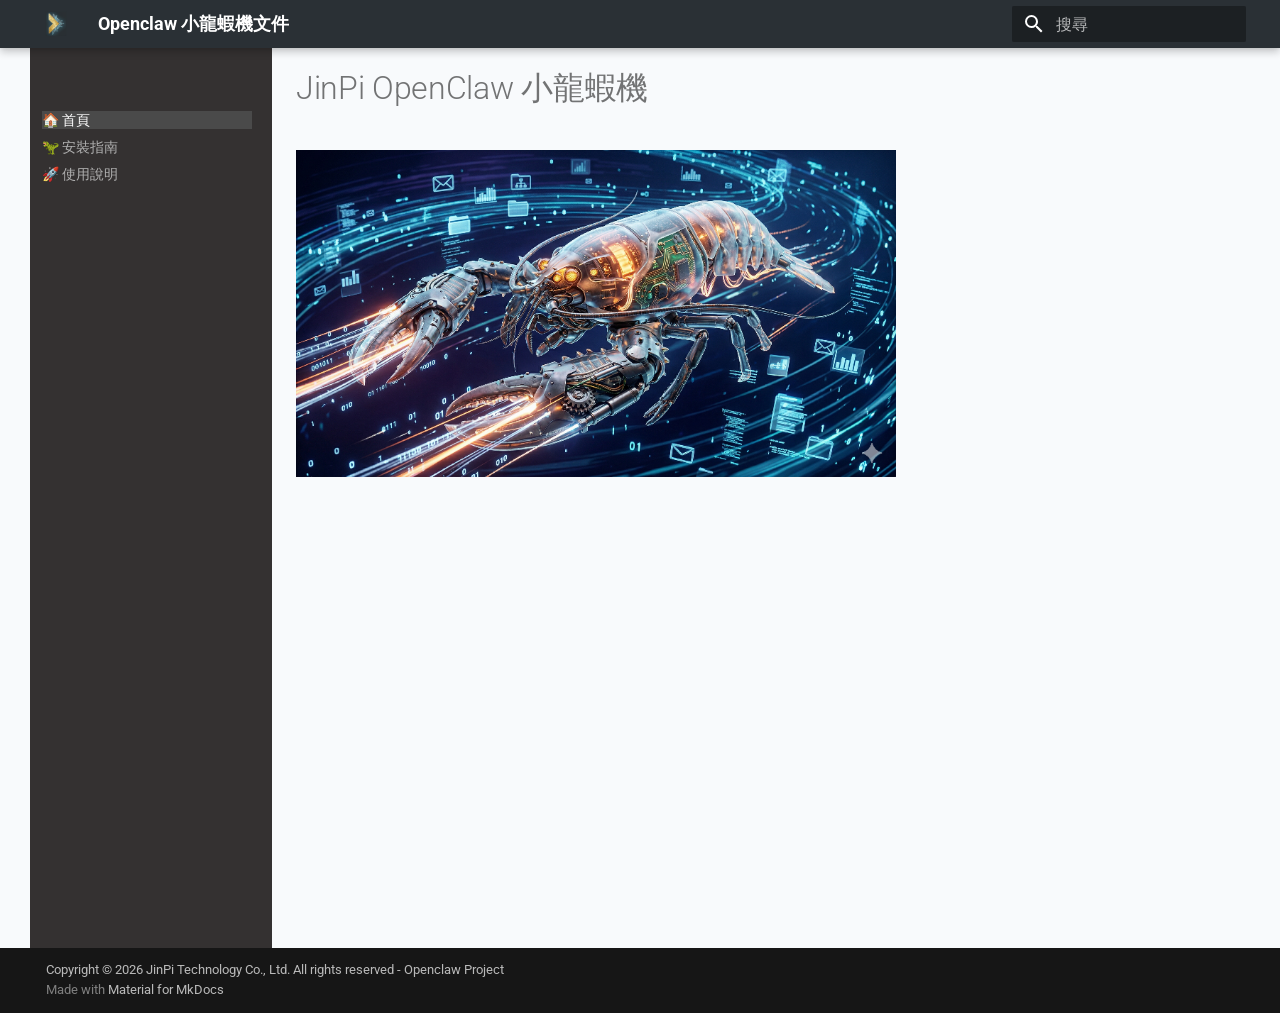
==== index.html @ 2ff6d8c9 "Deployed c9436e4 with MkDocs version: 1.6.1" ====
<!doctype html>
<html lang="zh-TW" class="no-js">
  <head>
    
      <meta charset="utf-8">
      <meta name="viewport" content="width=device-width,initial-scale=1">
      
        <meta name="description" content="開源小龍蝦機開發與組裝指南">
      
      
        <meta name="author" content="你的名字/團隊名稱">
      
      
      
      
        <link rel="next" href="installation/">
      
      
        
      
      
      <link rel="icon" href="assets/images/jinpi-logo2.png">
      <meta name="generator" content="mkdocs-1.6.1, mkdocs-material-9.7.6">
    
    
      
        <title>Openclaw 小龍蝦機文件</title>
      
    
    
      <link rel="stylesheet" href="assets/stylesheets/main.484c7ddc.min.css">
      
      


    
    
      
    
    
      
        
        
        <link rel="preconnect" href="https://fonts.gstatic.com" crossorigin>
        <link rel="stylesheet" href="https://fonts.googleapis.com/css?family=Roboto:300,300i,400,400i,700,700i%7CRoboto+Mono:400,400i,700,700i&display=fallback">
        <style>:root{--md-text-font:"Roboto";--md-code-font:"Roboto Mono"}</style>
      
    
    
      <link rel="stylesheet" href="assets/stylesheets/custom.css">
    
    <script>__md_scope=new URL(".",location),__md_hash=e=>[...e].reduce(((e,_)=>(e<<5)-e+_.charCodeAt(0)),0),__md_get=(e,_=localStorage,t=__md_scope)=>JSON.parse(_.getItem(t.pathname+"."+e)),__md_set=(e,_,t=localStorage,a=__md_scope)=>{try{t.setItem(a.pathname+"."+e,JSON.stringify(_))}catch(e){}}</script>
    
      

    
    
  </head>
  
  
    <body dir="ltr">
  
    
    <input class="md-toggle" data-md-toggle="drawer" type="checkbox" id="__drawer" autocomplete="off">
    <input class="md-toggle" data-md-toggle="search" type="checkbox" id="__search" autocomplete="off">
    <label class="md-overlay" for="__drawer"></label>
    <div data-md-component="skip">
      
        
        <a href="#jinpi-openclaw" class="md-skip">
          跳轉到
        </a>
      
    </div>
    <div data-md-component="announce">
      
    </div>
    
    
      

  

<header class="md-header md-header--shadow" data-md-component="header">
  <nav class="md-header__inner md-grid" aria-label="頁首">
    <a href="." title="Openclaw 小龍蝦機文件" class="md-header__button md-logo" aria-label="Openclaw 小龍蝦機文件" data-md-component="logo">
      
  <img src="assets/images/jinpi-logo2.png" alt="logo">

    </a>
    <label class="md-header__button md-icon" for="__drawer">
      
      <svg xmlns="http://www.w3.org/2000/svg" viewBox="0 0 24 24"><path d="M3 6h18v2H3zm0 5h18v2H3zm0 5h18v2H3z"/></svg>
    </label>
    <div class="md-header__title" data-md-component="header-title">
      <div class="md-header__ellipsis">
        <div class="md-header__topic">
          <span class="md-ellipsis">
            Openclaw 小龍蝦機文件
          </span>
        </div>
        <div class="md-header__topic" data-md-component="header-topic">
          <span class="md-ellipsis">
            
              🏠 首頁
            
          </span>
        </div>
      </div>
    </div>
    
    
      <script>var palette=__md_get("__palette");if(palette&&palette.color){if("(prefers-color-scheme)"===palette.color.media){var media=matchMedia("(prefers-color-scheme: light)"),input=document.querySelector(media.matches?"[data-md-color-media='(prefers-color-scheme: light)']":"[data-md-color-media='(prefers-color-scheme: dark)']");palette.color.media=input.getAttribute("data-md-color-media"),palette.color.scheme=input.getAttribute("data-md-color-scheme"),palette.color.primary=input.getAttribute("data-md-color-primary"),palette.color.accent=input.getAttribute("data-md-color-accent")}for(var[key,value]of Object.entries(palette.color))document.body.setAttribute("data-md-color-"+key,value)}</script>
    
    
    
      
      
        <label class="md-header__button md-icon" for="__search">
          
          <svg xmlns="http://www.w3.org/2000/svg" viewBox="0 0 24 24"><path d="M9.5 3A6.5 6.5 0 0 1 16 9.5c0 1.61-.59 3.09-1.56 4.23l.27.27h.79l5 5-1.5 1.5-5-5v-.79l-.27-.27A6.52 6.52 0 0 1 9.5 16 6.5 6.5 0 0 1 3 9.5 6.5 6.5 0 0 1 9.5 3m0 2C7 5 5 7 5 9.5S7 14 9.5 14 14 12 14 9.5 12 5 9.5 5"/></svg>
        </label>
        <div class="md-search" data-md-component="search" role="dialog">
  <label class="md-search__overlay" for="__search"></label>
  <div class="md-search__inner" role="search">
    <form class="md-search__form" name="search">
      <input type="text" class="md-search__input" name="query" aria-label="搜尋" placeholder="搜尋" autocapitalize="off" autocorrect="off" autocomplete="off" spellcheck="false" data-md-component="search-query" required>
      <label class="md-search__icon md-icon" for="__search">
        
        <svg xmlns="http://www.w3.org/2000/svg" viewBox="0 0 24 24"><path d="M9.5 3A6.5 6.5 0 0 1 16 9.5c0 1.61-.59 3.09-1.56 4.23l.27.27h.79l5 5-1.5 1.5-5-5v-.79l-.27-.27A6.52 6.52 0 0 1 9.5 16 6.5 6.5 0 0 1 3 9.5 6.5 6.5 0 0 1 9.5 3m0 2C7 5 5 7 5 9.5S7 14 9.5 14 14 12 14 9.5 12 5 9.5 5"/></svg>
        
        <svg xmlns="http://www.w3.org/2000/svg" viewBox="0 0 24 24"><path d="M20 11v2H8l5.5 5.5-1.42 1.42L4.16 12l7.92-7.92L13.5 5.5 8 11z"/></svg>
      </label>
      <nav class="md-search__options" aria-label="搜尋">
        
        <button type="reset" class="md-search__icon md-icon" title="清除" aria-label="清除" tabindex="-1">
          
          <svg xmlns="http://www.w3.org/2000/svg" viewBox="0 0 24 24"><path d="M19 6.41 17.59 5 12 10.59 6.41 5 5 6.41 10.59 12 5 17.59 6.41 19 12 13.41 17.59 19 19 17.59 13.41 12z"/></svg>
        </button>
      </nav>
      
        <div class="md-search__suggest" data-md-component="search-suggest"></div>
      
    </form>
    <div class="md-search__output">
      <div class="md-search__scrollwrap" tabindex="0" data-md-scrollfix>
        <div class="md-search-result" data-md-component="search-result">
          <div class="md-search-result__meta">
            正在初始化搜尋引擎
          </div>
          <ol class="md-search-result__list" role="presentation"></ol>
        </div>
      </div>
    </div>
  </div>
</div>
      
    
    
  </nav>
  
</header>
    
    <div class="md-container" data-md-component="container">
      
      
        
          
        
      
      <main class="md-main" data-md-component="main">
        <div class="md-main__inner md-grid">
          
            
              
                
              
              <div class="md-sidebar md-sidebar--primary" data-md-component="sidebar" data-md-type="navigation" >
                <div class="md-sidebar__scrollwrap">
                  <div class="md-sidebar__inner">
                    



<nav class="md-nav md-nav--primary" aria-label="導覽列" data-md-level="0">
  <label class="md-nav__title" for="__drawer">
    <a href="." title="Openclaw 小龍蝦機文件" class="md-nav__button md-logo" aria-label="Openclaw 小龍蝦機文件" data-md-component="logo">
      
  <img src="assets/images/jinpi-logo2.png" alt="logo">

    </a>
    Openclaw 小龍蝦機文件
  </label>
  
  <ul class="md-nav__list" data-md-scrollfix>
    
      
      
  
  
    
  
  
  
    <li class="md-nav__item md-nav__item--active">
      
      <input class="md-nav__toggle md-toggle" type="checkbox" id="__toc">
      
      
        
      
      
      <a href="." class="md-nav__link md-nav__link--active">
        
  
  
  <span class="md-ellipsis">
    
  
    🏠 首頁
  

    
  </span>
  
  

      </a>
      
    </li>
  

    
      
      
  
  
  
  
    <li class="md-nav__item">
      <a href="installation/" class="md-nav__link">
        
  
  
  <span class="md-ellipsis">
    
  
    🦖 安裝指南
  

    
  </span>
  
  

      </a>
    </li>
  

    
      
      
  
  
  
  
    <li class="md-nav__item">
      <a href="manuals/" class="md-nav__link">
        
  
  
  <span class="md-ellipsis">
    
  
    🚀 使用說明
  

    
  </span>
  
  

      </a>
    </li>
  

    
  </ul>
</nav>
                  </div>
                </div>
              </div>
            
            
              
                
              
              <div class="md-sidebar md-sidebar--secondary" data-md-component="sidebar" data-md-type="toc" hidden>
                <div class="md-sidebar__scrollwrap">
                  <div class="md-sidebar__inner">
                    

<nav class="md-nav md-nav--secondary" aria-label="目錄">
  
  
  
    
  
  
</nav>
                  </div>
                </div>
              </div>
            
          
          
            <div class="md-content" data-md-component="content">
              
              <article class="md-content__inner md-typeset">
                
                  
  




<h1 id="jinpi-openclaw">JinPi OpenClaw 小龍蝦機</h1>
<p><img alt="Openclaw 展示圖縮小版" src="assets/images/claw-npm6.png" width="600" /></p>







  
  




  



                
              </article>
            </div>
          
          
<script>var target=document.getElementById(location.hash.slice(1));target&&target.name&&(target.checked=target.name.startsWith("__tabbed_"))</script>
        </div>
        
          <button type="button" class="md-top md-icon" data-md-component="top" hidden>
  
  <svg xmlns="http://www.w3.org/2000/svg" viewBox="0 0 24 24"><path d="M13 20h-2V8l-5.5 5.5-1.42-1.42L12 4.16l7.92 7.92-1.42 1.42L13 8z"/></svg>
  回到頂端
</button>
        
      </main>
      
        <footer class="md-footer">
  
  <div class="md-footer-meta md-typeset">
    <div class="md-footer-meta__inner md-grid">
      <div class="md-copyright">
  
    <div class="md-copyright__highlight">
      Copyright &copy; 2026 JinPi Technology Co., Ltd. All rights reserved - Openclaw Project
    </div>
  
  
    Made with
    <a href="https://squidfunk.github.io/mkdocs-material/" target="_blank" rel="noopener">
      Material for MkDocs
    </a>
  
</div>
      
    </div>
  </div>
</footer>
      
    </div>
    <div class="md-dialog" data-md-component="dialog">
      <div class="md-dialog__inner md-typeset"></div>
    </div>
    
    
    
      
      
      <script id="__config" type="application/json">{"annotate": null, "base": ".", "features": ["navigation.top", "search.suggest"], "search": "assets/javascripts/workers/search.2c215733.min.js", "tags": null, "translations": {"clipboard.copied": "\u5df2\u8907\u88fd", "clipboard.copy": "\u8907\u88fd", "search.result.more.one": "\u6b64\u9801\u5c1a\u6709 1 \u500b\u7b26\u5408\u7684\u9805\u76ee", "search.result.more.other": "\u6b64\u9801\u5c1a\u6709 # \u500b\u7b26\u5408\u7684\u9805\u76ee", "search.result.none": "\u6c92\u6709\u7b26\u5408\u7684\u9805\u76ee", "search.result.one": "\u627e\u5230 1 \u500b\u7b26\u5408\u7684\u9805\u76ee", "search.result.other": "\u627e\u5230 # \u500b\u7b26\u5408\u7684\u9805\u76ee", "search.result.placeholder": "\u6253\u5b57\u9032\u884c\u641c\u5c0b", "search.result.term.missing": "\u7f3a\u5c11\u5b57\u8a5e", "select.version": "\u9078\u64c7\u7248\u672c"}, "version": null}</script>
    
    
      <script src="assets/javascripts/bundle.79ae519e.min.js"></script>
      
    
  </body>
</html>
---- assets/stylesheets/main.484c7ddc.min.css ----
@charset "UTF-8";html{-webkit-text-size-adjust:none;-moz-text-size-adjust:none;text-size-adjust:none;box-sizing:border-box}*,:after,:before{box-sizing:inherit}@media (prefers-reduced-motion){*,:after,:before{transition:none!important}}body{margin:0}a,button,input,label{-webkit-tap-highlight-color:transparent}a{color:inherit;text-decoration:none}hr{border:0;box-sizing:initial;display:block;height:.05rem;overflow:visible;padding:0}small{font-size:80%}sub,sup{line-height:1em}img{border-style:none}table{border-collapse:initial;border-spacing:0}td,th{font-weight:400;vertical-align:top}button{background:#0000;border:0;font-family:inherit;font-size:inherit;margin:0;padding:0}input{border:0;outline:none}:root{--md-primary-fg-color:#4051b5;--md-primary-fg-color--light:#5d6cc0;--md-primary-fg-color--dark:#303fa1;--md-primary-bg-color:#fff;--md-primary-bg-color--light:#ffffffb3;--md-accent-fg-color:#526cfe;--md-accent-fg-color--transparent:#526cfe1a;--md-accent-bg-color:#fff;--md-accent-bg-color--light:#ffffffb3}[data-md-color-scheme=default]{color-scheme:light}[data-md-color-scheme=default] img[src$="#gh-dark-mode-only"],[data-md-color-scheme=default] img[src$="#only-dark"]{display:none}:root,[data-md-color-scheme=default]{--md-hue:225deg;--md-default-fg-color:#000000de;--md-default-fg-color--light:#0000008a;--md-default-fg-color--lighter:#00000052;--md-default-fg-color--lightest:#00000012;--md-default-bg-color:#fff;--md-default-bg-color--light:#ffffffb3;--md-default-bg-color--lighter:#ffffff4d;--md-default-bg-color--lightest:#ffffff1f;--md-code-fg-color:#36464e;--md-code-bg-color:#f5f5f5;--md-code-bg-color--light:#f5f5f5b3;--md-code-bg-color--lighter:#f5f5f54d;--md-code-hl-color:#4287ff;--md-code-hl-color--light:#4287ff1a;--md-code-hl-number-color:#d52a2a;--md-code-hl-special-color:#db1457;--md-code-hl-function-color:#a846b9;--md-code-hl-constant-color:#6e59d9;--md-code-hl-keyword-color:#3f6ec6;--md-code-hl-string-color:#1c7d4d;--md-code-hl-name-color:var(--md-code-fg-color);--md-code-hl-operator-color:var(--md-default-fg-color--light);--md-code-hl-punctuation-color:var(--md-default-fg-color--light);--md-code-hl-comment-color:var(--md-default-fg-color--light);--md-code-hl-generic-color:var(--md-default-fg-color--light);--md-code-hl-variable-color:var(--md-default-fg-color--light);--md-typeset-color:var(--md-default-fg-color);--md-typeset-a-color:var(--md-primary-fg-color);--md-typeset-del-color:#f5503d26;--md-typeset-ins-color:#0bd57026;--md-typeset-kbd-color:#fafafa;--md-typeset-kbd-accent-color:#fff;--md-typeset-kbd-border-color:#b8b8b8;--md-typeset-mark-color:#ffff0080;--md-typeset-table-color:#0000001f;--md-typeset-table-color--light:rgba(0,0,0,.035);--md-admonition-fg-color:var(--md-default-fg-color);--md-admonition-bg-color:var(--md-default-bg-color);--md-warning-fg-color:#000000de;--md-warning-bg-color:#ff9;--md-footer-fg-color:#fff;--md-footer-fg-color--light:#ffffffb3;--md-footer-fg-color--lighter:#ffffff73;--md-footer-bg-color:#000000de;--md-footer-bg-color--dark:#00000052;--md-shadow-z1:0 0.2rem 0.5rem #0000000d,0 0 0.05rem #0000001a;--md-shadow-z2:0 0.2rem 0.5rem #0000001a,0 0 0.05rem #00000040;--md-shadow-z3:0 0.2rem 0.5rem #0003,0 0 0.05rem #00000059}.md-icon svg{fill:currentcolor;display:block;height:1.2rem;width:1.2rem}body{-webkit-font-smoothing:antialiased;-moz-osx-font-smoothing:grayscale;--md-text-font-family:var(--md-text-font,_),-apple-system,BlinkMacSystemFont,Helvetica,Arial,sans-serif;--md-code-font-family:var(--md-code-font,_),SFMono-Regular,Consolas,Menlo,monospace}aside,body,input{font-feature-settings:"kern","liga";color:var(--md-typeset-color);font-family:var(--md-text-font-family)}code,kbd,pre{font-feature-settings:"kern";font-family:var(--md-code-font-family)}:root{--md-typeset-table-sort-icon:url('data:image/svg+xml;charset=utf-8,<svg xmlns="http://www.w3.org/2000/svg" viewBox="0 0 24 24"><path d="m18 21-4-4h3V7h-3l4-4 4 4h-3v10h3M2 19v-2h10v2M2 13v-2h7v2M2 7V5h4v2z"/></svg>');--md-typeset-table-sort-icon--asc:url('data:image/svg+xml;charset=utf-8,<svg xmlns="http://www.w3.org/2000/svg" viewBox="0 0 24 24"><path d="M19 17h3l-4 4-4-4h3V3h2M2 17h10v2H2M6 5v2H2V5m0 6h7v2H2z"/></svg>');--md-typeset-table-sort-icon--desc:url('data:image/svg+xml;charset=utf-8,<svg xmlns="http://www.w3.org/2000/svg" viewBox="0 0 24 24"><path d="M19 7h3l-4-4-4 4h3v14h2M2 17h10v2H2M6 5v2H2V5m0 6h7v2H2z"/></svg>')}.md-typeset{-webkit-print-color-adjust:exact;color-adjust:exact;font-size:.8rem;line-height:1.6;overflow-wrap:break-word}@media print{.md-typeset{font-size:.68rem}}.md-typeset blockquote,.md-typeset dl,.md-typeset figure,.md-typeset ol,.md-typeset pre,.md-typeset ul{margin-bottom:1em;margin-top:1em}.md-typeset h1{color:var(--md-default-fg-color--light);font-size:2em;line-height:1.3;margin:0 0 1.25em}.md-typeset h1,.md-typeset h2{font-weight:300;letter-spacing:-.01em}.md-typeset h2{font-size:1.5625em;line-height:1.4;margin:1.6em 0 .64em}.md-typeset h3{font-size:1.25em;font-weight:400;letter-spacing:-.01em;line-height:1.5;margin:1.6em 0 .8em}.md-typeset h2+h3{margin-top:.8em}.md-typeset h4{font-weight:700;letter-spacing:-.01em;margin:1em 0}.md-typeset h5,.md-typeset h6{color:var(--md-default-fg-color--light);font-size:.8em;font-weight:700;letter-spacing:-.01em;margin:1.25em 0}.md-typeset h5{text-transform:uppercase}.md-typeset h5 code{text-transform:none}.md-typeset hr{border-bottom:.05rem solid var(--md-default-fg-color--lightest);display:flow-root;margin:1.5em 0}.md-typeset a{color:var(--md-typeset-a-color);word-break:break-word}.md-typeset a,.md-typeset a:before{transition:color 125ms}.md-typeset a:focus,.md-typeset a:hover{color:var(--md-accent-fg-color)}.md-typeset a:focus code,.md-typeset a:hover code{background-color:var(--md-accent-fg-color--transparent);color:var(--md-accent-fg-color)}.md-typeset a code{color:var(--md-typeset-a-color)}.md-typeset a.focus-visible{outline-color:var(--md-accent-fg-color);outline-offset:.2rem}.md-typeset code,.md-typeset kbd,.md-typeset pre{color:var(--md-code-fg-color);direction:ltr;font-variant-ligatures:none;transition:background-color 125ms}@media print{.md-typeset code,.md-typeset kbd,.md-typeset pre{white-space:pre-wrap}}.md-typeset code{background-color:var(--md-code-bg-color);border-radius:.1rem;-webkit-box-decoration-break:clone;box-decoration-break:clone;font-size:.85em;padding:0 .2941176471em;transition:color 125ms,background-color 125ms;word-break:break-word}.md-typeset code:not(.focus-visible){-webkit-tap-highlight-color:transparent;outline:none}.md-typeset pre{display:flow-root;line-height:1.4;position:relative}.md-typeset pre>code{-webkit-box-decoration-break:slice;box-decoration-break:slice;box-shadow:none;display:block;margin:0;outline-color:var(--md-accent-fg-color);overflow:auto;padding:.7720588235em 1.1764705882em;scrollbar-color:var(--md-default-fg-color--lighter) #0000;scrollbar-width:thin;touch-action:auto;word-break:normal}.md-typeset pre>code:hover{scrollbar-color:var(--md-accent-fg-color) #0000}.md-typeset pre>code::-webkit-scrollbar{height:.2rem;width:.2rem}.md-typeset pre>code::-webkit-scrollbar-thumb{background-color:var(--md-default-fg-color--lighter)}.md-typeset pre>code::-webkit-scrollbar-thumb:hover{background-color:var(--md-accent-fg-color)}.md-typeset kbd{background-color:var(--md-typeset-kbd-color);border-radius:.1rem;box-shadow:0 .1rem 0 .05rem var(--md-typeset-kbd-border-color),0 .1rem 0 var(--md-typeset-kbd-border-color),0 -.1rem .2rem var(--md-typeset-kbd-accent-color) inset;color:var(--md-default-fg-color);display:inline-block;font-size:.75em;padding:0 .6666666667em;vertical-align:text-top;word-break:break-word}.md-typeset mark{background-color:var(--md-typeset-mark-color);-webkit-box-decoration-break:clone;box-decoration-break:clone;color:inherit;word-break:break-word}.md-typeset abbr{cursor:help;text-decoration:none}.md-typeset [data-preview],.md-typeset abbr{border-bottom:.05rem dotted var(--md-default-fg-color--light)}.md-typeset small{opacity:.75}[dir=ltr] .md-typeset sub,[dir=ltr] .md-typeset sup{margin-left:.078125em}[dir=rtl] .md-typeset sub,[dir=rtl] .md-typeset sup{margin-right:.078125em}[dir=ltr] .md-typeset blockquote{padding-left:.6rem}[dir=rtl] .md-typeset blockquote{padding-right:.6rem}[dir=ltr] .md-typeset blockquote{border-left:.2rem solid var(--md-default-fg-color--lighter)}[dir=rtl] .md-typeset blockquote{border-right:.2rem solid var(--md-default-fg-color--lighter)}.md-typeset blockquote{color:var(--md-default-fg-color--light);margin-left:0;margin-right:0}.md-typeset ul{list-style-type:disc}.md-typeset ul[type]{list-style-type:revert-layer}[dir=ltr] .md-typeset ol,[dir=ltr] .md-typeset ul{margin-left:.625em}[dir=rtl] .md-typeset ol,[dir=rtl] .md-typeset ul{margin-right:.625em}.md-typeset ol,.md-typeset ul{padding:0}.md-typeset ol:not([hidden]),.md-typeset ul:not([hidden]){display:flow-root}.md-typeset ol ol,.md-typeset ul ol{list-style-type:lower-alpha}.md-typeset ol ol ol,.md-typeset ul ol ol{list-style-type:lower-roman}.md-typeset ol ol ol ol,.md-typeset ul ol ol ol{list-style-type:upper-alpha}.md-typeset ol ol ol ol ol,.md-typeset ul ol ol ol ol{list-style-type:upper-roman}.md-typeset ol[type],.md-typeset ul[type]{list-style-type:revert-layer}[dir=ltr] .md-typeset ol li,[dir=ltr] .md-typeset ul li{margin-left:1.25em}[dir=rtl] .md-typeset ol li,[dir=rtl] .md-typeset ul li{margin-right:1.25em}.md-typeset ol li,.md-typeset ul li{margin-bottom:.5em}.md-typeset ol li blockquote,.md-typeset ol li p,.md-typeset ul li blockquote,.md-typeset ul li p{margin:.5em 0}.md-typeset ol li:last-child,.md-typeset ul li:last-child{margin-bottom:0}[dir=ltr] .md-typeset ol li ol,[dir=ltr] .md-typeset ol li ul,[dir=ltr] .md-typeset ul li ol,[dir=ltr] .md-typeset ul li ul{margin-left:.625em}[dir=rtl] .md-typeset ol li ol,[dir=rtl] .md-typeset ol li ul,[dir=rtl] .md-typeset ul li ol,[dir=rtl] .md-typeset ul li ul{margin-right:.625em}.md-typeset ol li ol,.md-typeset ol li ul,.md-typeset ul li ol,.md-typeset ul li ul{margin-bottom:.5em;margin-top:.5em}[dir=ltr] .md-typeset dd{margin-left:1.875em}[dir=rtl] .md-typeset dd{margin-right:1.875em}.md-typeset dd{margin-bottom:1.5em;margin-top:1em}.md-typeset img,.md-typeset svg,.md-typeset video{height:auto;max-width:100%}.md-typeset img[align=left]{margin:1em 1em 1em 0}.md-typeset img[align=right]{margin:1em 0 1em 1em}.md-typeset img[align]:only-child{margin-top:0}.md-typeset figure{display:flow-root;margin:1em auto;max-width:100%;text-align:center;width:fit-content}.md-typeset figure img{display:block;margin:0 auto}.md-typeset figcaption{font-style:italic;margin:1em auto;max-width:24rem}.md-typeset iframe{max-width:100%}.md-typeset table:not([class]){background-color:var(--md-default-bg-color);border:.05rem solid var(--md-typeset-table-color);border-radius:.1rem;display:inline-block;font-size:.64rem;max-width:100%;overflow:auto;touch-action:auto}@media print{.md-typeset table:not([class]){display:table}}.md-typeset table:not([class])+*{margin-top:1.5em}.md-typeset table:not([class]) td>:first-child,.md-typeset table:not([class]) th>:first-child{margin-top:0}.md-typeset table:not([class]) td>:last-child,.md-typeset table:not([class]) th>:last-child{margin-bottom:0}.md-typeset table:not([class]) td:not([align]),.md-typeset table:not([class]) th:not([align]){text-align:left}[dir=rtl] .md-typeset table:not([class]) td:not([align]),[dir=rtl] .md-typeset table:not([class]) th:not([align]){text-align:right}.md-typeset table:not([class]) th{font-weight:700;min-width:5rem;padding:.9375em 1.25em;vertical-align:top}.md-typeset table:not([class]) td{border-top:.05rem solid var(--md-typeset-table-color);padding:.9375em 1.25em;vertical-align:top}.md-typeset table:not([class]) tbody tr{transition:background-color 125ms}.md-typeset table:not([class]) tbody tr:hover{background-color:var(--md-typeset-table-color--light);box-shadow:0 .05rem 0 var(--md-default-bg-color) inset}.md-typeset table:not([class]) a{word-break:normal}.md-typeset table th[role=columnheader]{cursor:pointer}[dir=ltr] .md-typeset table th[role=columnheader]:after{margin-left:.5em}[dir=rtl] .md-typeset table th[role=columnheader]:after{margin-right:.5em}.md-typeset table th[role=columnheader]:after{content:"";display:inline-block;height:1.2em;-webkit-mask-image:var(--md-typeset-table-sort-icon);mask-image:var(--md-typeset-table-sort-icon);-webkit-mask-repeat:no-repeat;mask-repeat:no-repeat;-webkit-mask-size:contain;mask-size:contain;transition:background-color 125ms;vertical-align:text-bottom;width:1.2em}.md-typeset table th[role=columnheader]:hover:after{background-color:var(--md-default-fg-color--lighter)}.md-typeset table th[role=columnheader][aria-sort=ascending]:after{background-color:var(--md-default-fg-color--light);-webkit-mask-image:var(--md-typeset-table-sort-icon--asc);mask-image:var(--md-typeset-table-sort-icon--asc)}.md-typeset table th[role=columnheader][aria-sort=descending]:after{background-color:var(--md-default-fg-color--light);-webkit-mask-image:var(--md-typeset-table-sort-icon--desc);mask-image:var(--md-typeset-table-sort-icon--desc)}.md-typeset__scrollwrap{margin:1em -.8rem;overflow-x:auto;touch-action:auto}.md-typeset__table{display:inline-block;margin-bottom:.5em;padding:0 .8rem}@media print{.md-typeset__table{display:block}}html .md-typeset__table table{display:table;margin:0;overflow:hidden;width:100%}@media screen and (max-width:44.984375em){.md-content__inner>pre{margin:1em -.8rem}.md-content__inner>pre code{border-radius:0}}.md-typeset .md-author{border-radius:100%;display:block;flex-shrink:0;height:1.6rem;overflow:hidden;position:relative;transition:color 125ms,transform 125ms;width:1.6rem}.md-typeset .md-author img{display:block}.md-typeset .md-author--more{background:var(--md-default-fg-color--lightest);color:var(--md-default-fg-color--lighter);font-size:.6rem;font-weight:700;line-height:1.6rem;text-align:center}.md-typeset .md-author--long{height:2.4rem;width:2.4rem}.md-typeset a.md-author{transform:scale(1)}.md-typeset a.md-author img{border-radius:100%;filter:grayscale(100%) opacity(75%);transition:filter 125ms}.md-typeset a.md-author:focus,.md-typeset a.md-author:hover{transform:scale(1.1);z-index:1}.md-typeset a.md-author:focus img,.md-typeset a.md-author:hover img{filter:grayscale(0)}.md-banner{background-color:var(--md-footer-bg-color);color:var(--md-footer-fg-color);overflow:auto}@media print{.md-banner{display:none}}.md-banner--warning{background-color:var(--md-warning-bg-color);color:var(--md-warning-fg-color)}.md-banner__inner{font-size:.7rem;margin:.6rem auto;padding:0 .8rem}[dir=ltr] .md-banner__button{float:right}[dir=rtl] .md-banner__button{float:left}.md-banner__button{color:inherit;cursor:pointer;transition:opacity .25s}.no-js .md-banner__button{display:none}.md-banner__button:hover{opacity:.7}html{font-size:125%;height:100%;overflow-x:hidden}@media screen and (min-width:100em){html{font-size:137.5%}}@media screen and (min-width:125em){html{font-size:150%}}body{background-color:var(--md-default-bg-color);display:flex;flex-direction:column;font-size:.5rem;min-height:100%;position:relative;width:100%}@media print{body{display:block}}@media screen and (max-width:59.984375em){body[data-md-scrolllock]{position:fixed}}.md-grid{margin-left:auto;margin-right:auto;max-width:61rem}.md-container{display:flex;flex-direction:column;flex-grow:1}@media print{.md-container{display:block}}.md-main{flex-grow:1}.md-main__inner{display:flex;height:100%;margin-top:1.5rem}.md-ellipsis{overflow:hidden;text-overflow:ellipsis}.md-toggle{display:none}.md-option{height:0;opacity:0;position:absolute;width:0}.md-option:checked+label:not([hidden]){display:block}.md-option.focus-visible+label{outline-color:var(--md-accent-fg-color);outline-style:auto}.md-skip{background-color:var(--md-default-fg-color);border-radius:.1rem;color:var(--md-default-bg-color);font-size:.64rem;margin:.5rem;opacity:0;outline-color:var(--md-accent-fg-color);padding:.3rem .5rem;position:fixed;transform:translateY(.4rem);z-index:-1}.md-skip:focus{opacity:1;transform:translateY(0);transition:transform .25s cubic-bezier(.4,0,.2,1),opacity 175ms 75ms;z-index:10}@page{margin:25mm}:root{--md-clipboard-icon:url('data:image/svg+xml;charset=utf-8,<svg xmlns="http://www.w3.org/2000/svg" viewBox="0 0 24 24"><path d="M19 21H8V7h11m0-2H8a2 2 0 0 0-2 2v14a2 2 0 0 0 2 2h11a2 2 0 0 0 2-2V7a2 2 0 0 0-2-2m-3-4H4a2 2 0 0 0-2 2v14h2V3h12z"/></svg>')}.md-clipboard{border-radius:.1rem;color:var(--md-default-fg-color--lightest);cursor:pointer;height:1.5em;outline-color:var(--md-accent-fg-color);outline-offset:.1rem;transition:color .25s;width:1.5em;z-index:1}@media print{.md-clipboard{display:none}}.md-clipboard:not(.focus-visible){-webkit-tap-highlight-color:transparent;outline:none}:hover>.md-clipboard{color:var(--md-default-fg-color--light)}.md-clipboard:focus,.md-clipboard:hover{color:var(--md-accent-fg-color)}.md-clipboard:after{background-color:currentcolor;content:"";display:block;height:1.125em;margin:0 auto;-webkit-mask-image:var(--md-clipboard-icon);mask-image:var(--md-clipboard-icon);-webkit-mask-position:center;mask-position:center;-webkit-mask-repeat:no-repeat;mask-repeat:no-repeat;-webkit-mask-size:contain;mask-size:contain;width:1.125em}.md-clipboard--inline{cursor:pointer}.md-clipboard--inline code{transition:color .25s,background-color .25s}.md-clipboard--inline:focus code,.md-clipboard--inline:hover code{background-color:var(--md-accent-fg-color--transparent);color:var(--md-accent-fg-color)}:root{--md-code-select-icon:url('data:image/svg+xml;charset=utf-8,<svg xmlns="http://www.w3.org/2000/svg" viewBox="0 0 24 24"><path d="M19 19h-4v2h4c1.1 0 2-.9 2-2v-4h-2m0-12h-4v2h4v4h2V5c0-1.1-.9-2-2-2M5 5h4V3H5c-1.1 0-2 .9-2 2v4h2m0 6H3v4c0 1.1.9 2 2 2h4v-2H5zm2-4h2v2H7zm4 0h2v2h-2zm4 0h2v2h-2zM7 7h2v2H7zm4 0h2v2h-2zm4 0h2v2h-2zm-8 8h2v2H7zm4 0h2v2h-2zm4 0h2v2h-2z"/></svg>');--md-code-copy-icon:url('data:image/svg+xml;charset=utf-8,<svg xmlns="http://www.w3.org/2000/svg" viewBox="0 0 24 24"><path d="M19 21H8V7h11m0-2H8a2 2 0 0 0-2 2v14a2 2 0 0 0 2 2h11a2 2 0 0 0 2-2V7a2 2 0 0 0-2-2m-3-4H4a2 2 0 0 0-2 2v14h2V3h12z"/></svg>')}.md-typeset .md-code__content{display:grid}.md-code__nav{background-color:var(--md-code-bg-color--lighter);border-radius:.1rem;display:flex;gap:.2rem;padding:.2rem;position:absolute;right:.25em;top:.25em;transition:background-color .25s;z-index:1}:hover>.md-code__nav{background-color:var(--md-code-bg-color--light)}.md-code__button{color:var(--md-default-fg-color--lightest);cursor:pointer;display:block;height:1.5em;outline-color:var(--md-accent-fg-color);outline-offset:.1rem;transition:color .25s;width:1.5em}:hover>*>.md-code__button{color:var(--md-default-fg-color--light)}.md-code__button.focus-visible,.md-code__button:hover{color:var(--md-accent-fg-color)}.md-code__button--active{color:var(--md-default-fg-color)!important}.md-code__button:after{background-color:currentcolor;content:"";display:block;height:1.125em;margin:0 auto;-webkit-mask-position:center;mask-position:center;-webkit-mask-repeat:no-repeat;mask-repeat:no-repeat;-webkit-mask-size:contain;mask-size:contain;width:1.125em}.md-code__button[data-md-type=select]:after{-webkit-mask-image:var(--md-code-select-icon);mask-image:var(--md-code-select-icon)}.md-code__button[data-md-type=copy]:after{-webkit-mask-image:var(--md-code-copy-icon);mask-image:var(--md-code-copy-icon)}@keyframes consent{0%{opacity:0;transform:translateY(100%)}to{opacity:1;transform:translateY(0)}}@keyframes overlay{0%{opacity:0}to{opacity:1}}.md-consent__overlay{animation:overlay .25s both;-webkit-backdrop-filter:blur(.1rem);backdrop-filter:blur(.1rem);background-color:#0000008a;height:100%;opacity:1;position:fixed;top:0;width:100%;z-index:5}.md-consent__inner{animation:consent .5s cubic-bezier(.1,.7,.1,1) both;background-color:var(--md-default-bg-color);border:0;border-radius:.1rem;bottom:0;box-shadow:0 0 .2rem #0000001a,0 .2rem .4rem #0003;max-height:100%;overflow:auto;padding:0;position:fixed;width:100%;z-index:5}.md-consent__form{padding:.8rem}.md-consent__settings{display:none;margin:1em 0}input:checked+.md-consent__settings{display:block}.md-consent__controls{margin-bottom:.8rem}.md-typeset .md-consent__controls .md-button{display:inline}@media screen and (max-width:44.984375em){.md-typeset .md-consent__controls .md-button{display:block;margin-top:.4rem;text-align:center;width:100%}}.md-consent label{cursor:pointer}.md-content{flex-grow:1;min-width:0}.md-content__inner{margin:0 .8rem 1.2rem;padding-top:.6rem}@media screen and (min-width:76.25em){[dir=ltr] .md-sidebar--primary:not([hidden])~.md-content>.md-content__inner{margin-left:1.2rem}[dir=ltr] .md-sidebar--secondary:not([hidden])~.md-content>.md-content__inner,[dir=rtl] .md-sidebar--primary:not([hidden])~.md-content>.md-content__inner{margin-right:1.2rem}[dir=rtl] .md-sidebar--secondary:not([hidden])~.md-content>.md-content__inner{margin-left:1.2rem}}.md-content__inner:before{content:"";display:block;height:.4rem}.md-content__inner>:last-child{margin-bottom:0}[dir=ltr] .md-content__button{float:right}[dir=rtl] .md-content__button{float:left}[dir=ltr] .md-content__button{margin-left:.4rem}[dir=rtl] .md-content__button{margin-right:.4rem}.md-content__button{margin:.4rem 0;padding:0}@media print{.md-content__button{display:none}}.md-typeset .md-content__button{color:var(--md-default-fg-color--lighter)}.md-content__button svg{display:inline;vertical-align:top}[dir=rtl] .md-content__button svg{transform:scaleX(-1)}[dir=ltr] .md-dialog{right:.8rem}[dir=rtl] .md-dialog{left:.8rem}.md-dialog{background-color:var(--md-default-fg-color);border-radius:.1rem;bottom:.8rem;box-shadow:var(--md-shadow-z3);min-width:11.1rem;opacity:0;padding:.4rem .6rem;pointer-events:none;position:fixed;transform:translateY(100%);transition:transform 0ms .4s,opacity .4s;z-index:4}@media print{.md-dialog{display:none}}.md-dialog--active{opacity:1;pointer-events:auto;transform:translateY(0);transition:transform .4s cubic-bezier(.075,.85,.175,1),opacity .4s}.md-dialog__inner{color:var(--md-default-bg-color);font-size:.7rem}.md-feedback{margin:2em 0 1em;text-align:center}.md-feedback fieldset{border:none;margin:0;padding:0}.md-feedback__title{font-weight:700;margin:1em auto}.md-feedback__inner{position:relative}.md-feedback__list{display:flex;flex-wrap:wrap;place-content:baseline center;position:relative}.md-feedback__list:hover .md-icon:not(:disabled){color:var(--md-default-fg-color--lighter)}:disabled .md-feedback__list{min-height:1.8rem}.md-feedback__icon{color:var(--md-default-fg-color--light);cursor:pointer;flex-shrink:0;margin:0 .1rem;transition:color 125ms}.md-feedback__icon:not(:disabled).md-icon:hover{color:var(--md-accent-fg-color)}.md-feedback__icon:disabled{color:var(--md-default-fg-color--lightest);pointer-events:none}.md-feedback__note{opacity:0;position:relative;transform:translateY(.4rem);transition:transform .4s cubic-bezier(.1,.7,.1,1),opacity .15s}.md-feedback__note>*{margin:0 auto;max-width:16rem}:disabled .md-feedback__note{opacity:1;transform:translateY(0)}@media print{.md-feedback{display:none}}.md-footer{background-color:var(--md-footer-bg-color);color:var(--md-footer-fg-color)}@media print{.md-footer{display:none}}.md-footer__inner{justify-content:space-between;overflow:auto;padding:.2rem}.md-footer__inner:not([hidden]){display:flex}.md-footer__link{align-items:end;display:flex;flex-grow:0.01;margin-bottom:.4rem;margin-top:1rem;max-width:100%;outline-color:var(--md-accent-fg-color);overflow:hidden;transition:opacity .25s}.md-footer__link:focus,.md-footer__link:hover{opacity:.7}[dir=rtl] .md-footer__link svg{transform:scaleX(-1)}@media screen and (max-width:44.984375em){.md-footer__link--prev{flex-shrink:0}.md-footer__link--prev .md-footer__title{display:none}}[dir=ltr] .md-footer__link--next{margin-left:auto}[dir=rtl] .md-footer__link--next{margin-right:auto}.md-footer__link--next{text-align:right}[dir=rtl] .md-footer__link--next{text-align:left}.md-footer__title{flex-grow:1;font-size:.9rem;margin-bottom:.7rem;max-width:calc(100% - 2.4rem);padding:0 1rem;white-space:nowrap}.md-footer__button{margin:.2rem;padding:.4rem}.md-footer__direction{font-size:.64rem;opacity:.7}.md-footer-meta{background-color:var(--md-footer-bg-color--dark)}.md-footer-meta__inner{display:flex;flex-wrap:wrap;justify-content:space-between;padding:.2rem}html .md-footer-meta.md-typeset a{color:var(--md-footer-fg-color--light)}html .md-footer-meta.md-typeset a:focus,html .md-footer-meta.md-typeset a:hover{color:var(--md-footer-fg-color)}.md-copyright{color:var(--md-footer-fg-color--lighter);font-size:.64rem;margin:auto .6rem;padding:.4rem 0;width:100%}@media screen and (min-width:45em){.md-copyright{width:auto}}.md-copyright__highlight{color:var(--md-footer-fg-color--light)}.md-social{display:inline-flex;gap:.2rem;margin:0 .4rem;padding:.2rem 0 .6rem}@media screen and (min-width:45em){.md-social{padding:.6rem 0}}.md-social__link{display:inline-block;height:1.6rem;text-align:center;width:1.6rem}.md-social__link:before{line-height:1.9}.md-social__link svg{fill:currentcolor;max-height:.8rem;vertical-align:-25%}.md-typeset .md-button{border:.1rem solid;border-radius:.1rem;color:var(--md-primary-fg-color);cursor:pointer;display:inline-block;font-weight:700;padding:.625em 2em;transition:color 125ms,background-color 125ms,border-color 125ms}.md-typeset .md-button--primary{background-color:var(--md-primary-fg-color);border-color:var(--md-primary-fg-color);color:var(--md-primary-bg-color)}.md-typeset .md-button:focus,.md-typeset .md-button:hover{background-color:var(--md-accent-fg-color);border-color:var(--md-accent-fg-color);color:var(--md-accent-bg-color)}[dir=ltr] .md-typeset .md-input{border-top-left-radius:.1rem}[dir=ltr] .md-typeset .md-input,[dir=rtl] .md-typeset .md-input{border-top-right-radius:.1rem}[dir=rtl] .md-typeset .md-input{border-top-left-radius:.1rem}.md-typeset .md-input{border-bottom:.1rem solid var(--md-default-fg-color--lighter);box-shadow:var(--md-shadow-z1);font-size:.8rem;height:1.8rem;padding:0 .6rem;transition:border .25s,box-shadow .25s}.md-typeset .md-input:focus,.md-typeset .md-input:hover{border-bottom-color:var(--md-accent-fg-color);box-shadow:var(--md-shadow-z2)}.md-typeset .md-input--stretch{width:100%}.md-header{background-color:var(--md-primary-fg-color);box-shadow:0 0 .2rem #0000,0 .2rem .4rem #0000;color:var(--md-primary-bg-color);display:block;left:0;position:sticky;right:0;top:0;z-index:4}@media print{.md-header{display:none}}.md-header[hidden]{transform:translateY(-100%);transition:transform .25s cubic-bezier(.8,0,.6,1),box-shadow .25s}.md-header--shadow{box-shadow:0 0 .2rem #0000001a,0 .2rem .4rem #0003;transition:transform .25s cubic-bezier(.1,.7,.1,1),box-shadow .25s}.md-header__inner{align-items:center;display:flex;padding:0 .2rem}.md-header__button{color:currentcolor;cursor:pointer;margin:.2rem;outline-color:var(--md-accent-fg-color);padding:.4rem;position:relative;transition:opacity .25s;vertical-align:middle;z-index:1}.md-header__button:hover{opacity:.7}.md-header__button:not([hidden]){display:inline-block}.md-header__button:not(.focus-visible){-webkit-tap-highlight-color:transparent;outline:none}.md-header__button.md-logo{margin:.2rem;padding:.4rem}@media screen and (max-width:76.234375em){.md-header__button.md-logo{display:none}}.md-header__button.md-logo img,.md-header__button.md-logo svg{fill:currentcolor;display:block;height:1.2rem;width:auto}@media screen and (min-width:60em){.md-header__button[for=__search]{display:none}}.no-js .md-header__button[for=__search]{display:none}[dir=rtl] .md-header__button[for=__search] svg{transform:scaleX(-1)}@media screen and (min-width:76.25em){.md-header__button[for=__drawer]{display:none}}.md-header__topic{display:flex;max-width:100%;position:absolute;transition:transform .4s cubic-bezier(.1,.7,.1,1),opacity .15s;white-space:nowrap}.md-header__topic+.md-header__topic{opacity:0;pointer-events:none;transform:translateX(1.25rem);transition:transform .4s cubic-bezier(1,.7,.1,.1),opacity .15s;z-index:-1}[dir=rtl] .md-header__topic+.md-header__topic{transform:translateX(-1.25rem)}.md-header__topic:first-child{font-weight:700}[dir=ltr] .md-header__title{margin-left:1rem;margin-right:.4rem}[dir=rtl] .md-header__title{margin-left:.4rem;margin-right:1rem}.md-header__title{flex-grow:1;font-size:.9rem;height:2.4rem;line-height:2.4rem}.md-header__title--active .md-header__topic{opacity:0;pointer-events:none;transform:translateX(-1.25rem);transition:transform .4s cubic-bezier(1,.7,.1,.1),opacity .15s;z-index:-1}[dir=rtl] .md-header__title--active .md-header__topic{transform:translateX(1.25rem)}.md-header__title--active .md-header__topic+.md-header__topic{opacity:1;pointer-events:auto;transform:translateX(0);transition:transform .4s cubic-bezier(.1,.7,.1,1),opacity .15s;z-index:0}.md-header__title>.md-header__ellipsis{height:100%;position:relative;width:100%}.md-header__option{display:flex;flex-shrink:0;max-width:100%;transition:max-width 0ms .25s,opacity .25s .25s;white-space:nowrap}[data-md-toggle=search]:checked~.md-header .md-header__option{max-width:0;opacity:0;transition:max-width 0ms,opacity 0ms}.md-header__option>input{bottom:0}.md-header__source{display:none}@media screen and (min-width:60em){[dir=ltr] .md-header__source{margin-left:1rem}[dir=rtl] .md-header__source{margin-right:1rem}.md-header__source{display:block;max-width:11.7rem;width:11.7rem}}@media screen and (min-width:76.25em){[dir=ltr] .md-header__source{margin-left:1.4rem}[dir=rtl] .md-header__source{margin-right:1.4rem}}.md-meta{color:var(--md-default-fg-color--light);font-size:.7rem;line-height:1.3}.md-meta__list{display:inline-flex;flex-wrap:wrap;list-style:none;margin:0;padding:0}.md-meta__item:not(:last-child):after{content:"·";margin-left:.2rem;margin-right:.2rem}.md-meta__link{color:var(--md-typeset-a-color)}.md-meta__link:focus,.md-meta__link:hover{color:var(--md-accent-fg-color)}.md-draft{background-color:#ff1744;border-radius:.125em;color:#fff;display:inline-block;font-weight:700;padding-left:.5714285714em;padding-right:.5714285714em}:root{--md-nav-icon--prev:url('data:image/svg+xml;charset=utf-8,<svg xmlns="http://www.w3.org/2000/svg" viewBox="0 0 24 24"><path d="M20 11v2H8l5.5 5.5-1.42 1.42L4.16 12l7.92-7.92L13.5 5.5 8 11z"/></svg>');--md-nav-icon--next:url('data:image/svg+xml;charset=utf-8,<svg xmlns="http://www.w3.org/2000/svg" viewBox="0 0 24 24"><path d="M8.59 16.58 13.17 12 8.59 7.41 10 6l6 6-6 6z"/></svg>');--md-toc-icon:url('data:image/svg+xml;charset=utf-8,<svg xmlns="http://www.w3.org/2000/svg" viewBox="0 0 24 24"><path d="M3 9h14V7H3zm0 4h14v-2H3zm0 4h14v-2H3zm16 0h2v-2h-2zm0-10v2h2V7zm0 6h2v-2h-2z"/></svg>')}.md-nav{font-size:.7rem;line-height:1.3}.md-nav__title{color:var(--md-default-fg-color--light);display:block;font-weight:700;overflow:hidden;padding:0 .6rem;text-overflow:ellipsis}.md-nav__title .md-nav__button{display:none}.md-nav__title .md-nav__button img{height:100%;width:auto}.md-nav__title .md-nav__button.md-logo img,.md-nav__title .md-nav__button.md-logo svg{fill:currentcolor;display:block;height:2.4rem;max-width:100%;object-fit:contain;width:auto}.md-nav__list{list-style:none;margin:0;padding:0}.md-nav__link{align-items:flex-start;display:flex;gap:.4rem;margin-top:.625em;scroll-snap-align:start;transition:color 125ms}.md-nav__link--passed,.md-nav__link--passed code{color:var(--md-default-fg-color--light)}.md-nav__item .md-nav__link--active,.md-nav__item .md-nav__link--active code{color:var(--md-typeset-a-color)}.md-nav__link .md-ellipsis{position:relative}.md-nav__link .md-ellipsis code{word-break:normal}[dir=ltr] .md-nav__link .md-icon:last-child{margin-left:auto}[dir=rtl] .md-nav__link .md-icon:last-child{margin-right:auto}.md-nav__link .md-typeset{font-size:.7rem;line-height:1.3}.md-nav__link svg{fill:currentcolor;flex-shrink:0;height:1.3em;position:relative}.md-nav__link[for]:focus,.md-nav__link[for]:hover,.md-nav__link[href]:focus,.md-nav__link[href]:hover{color:var(--md-accent-fg-color);cursor:pointer}.md-nav__link[for]:focus code,.md-nav__link[for]:hover code,.md-nav__link[href]:focus code,.md-nav__link[href]:hover code{background-color:var(--md-accent-fg-color--transparent);color:var(--md-accent-fg-color)}.md-nav__link.focus-visible{outline-color:var(--md-accent-fg-color);outline-offset:.2rem}.md-nav--primary .md-nav__link[for=__toc]{display:none}.md-nav--primary .md-nav__link[for=__toc] .md-icon:after{background-color:currentcolor;display:block;height:100%;-webkit-mask-image:var(--md-toc-icon);mask-image:var(--md-toc-icon);width:100%}.md-nav--primary .md-nav__link[for=__toc]~.md-nav{display:none}.md-nav__container>.md-nav__link{margin-top:0}.md-nav__container>.md-nav__link:first-child{flex-grow:1;min-width:0}.md-nav__icon{flex-shrink:0}.md-nav__source{display:none}@media screen and (max-width:76.234375em){.md-nav--primary,.md-nav--primary .md-nav{background-color:var(--md-default-bg-color);display:flex;flex-direction:column;height:100%;left:0;position:absolute;right:0;top:0;z-index:1}.md-nav--primary .md-nav__item,.md-nav--primary .md-nav__title{font-size:.8rem;line-height:1.5}.md-nav--primary .md-nav__title{background-color:var(--md-default-fg-color--lightest);color:var(--md-default-fg-color--light);cursor:pointer;height:5.6rem;line-height:2.4rem;padding:3rem .8rem .2rem;position:relative;white-space:nowrap}[dir=ltr] .md-nav--primary .md-nav__title .md-nav__icon{left:.4rem}[dir=rtl] .md-nav--primary .md-nav__title .md-nav__icon{right:.4rem}.md-nav--primary .md-nav__title .md-nav__icon{display:block;height:1.2rem;margin:.2rem;position:absolute;top:.4rem;width:1.2rem}.md-nav--primary .md-nav__title .md-nav__icon:after{background-color:currentcolor;content:"";display:block;height:100%;-webkit-mask-image:var(--md-nav-icon--prev);mask-image:var(--md-nav-icon--prev);-webkit-mask-position:center;mask-position:center;-webkit-mask-repeat:no-repeat;mask-repeat:no-repeat;-webkit-mask-size:contain;mask-size:contain;width:100%}.md-nav--primary .md-nav__title~.md-nav__list{background-color:var(--md-default-bg-color);box-shadow:0 .05rem 0 var(--md-default-fg-color--lightest) inset;overflow-y:auto;scroll-snap-type:y mandatory;touch-action:pan-y}.md-nav--primary .md-nav__title~.md-nav__list>:first-child{border-top:0}.md-nav--primary .md-nav__title[for=__drawer]{background-color:var(--md-primary-fg-color);color:var(--md-primary-bg-color);font-weight:700}.md-nav--primary .md-nav__title .md-logo{display:block;left:.2rem;margin:.2rem;padding:.4rem;position:absolute;right:.2rem;top:.2rem}.md-nav--primary .md-nav__list{flex:1}.md-nav--primary .md-nav__item{border-top:.05rem solid var(--md-default-fg-color--lightest)}.md-nav--primary .md-nav__item--active>.md-nav__link{color:var(--md-typeset-a-color)}.md-nav--primary .md-nav__item--active>.md-nav__link:focus,.md-nav--primary .md-nav__item--active>.md-nav__link:hover{color:var(--md-accent-fg-color)}.md-nav--primary .md-nav__link{margin-top:0;padding:.6rem .8rem}.md-nav--primary .md-nav__link svg{margin-top:.1em}.md-nav--primary .md-nav__link>.md-nav__link{padding:0}[dir=ltr] .md-nav--primary .md-nav__link .md-nav__icon{margin-right:-.2rem}[dir=rtl] .md-nav--primary .md-nav__link .md-nav__icon{margin-left:-.2rem}.md-nav--primary .md-nav__link .md-nav__icon{font-size:1.2rem;height:1.2rem;width:1.2rem}.md-nav--primary .md-nav__link .md-nav__icon:after{background-color:currentcolor;content:"";display:block;height:100%;-webkit-mask-image:var(--md-nav-icon--next);mask-image:var(--md-nav-icon--next);-webkit-mask-position:center;mask-position:center;-webkit-mask-repeat:no-repeat;mask-repeat:no-repeat;-webkit-mask-size:contain;mask-size:contain;width:100%}[dir=rtl] .md-nav--primary .md-nav__icon:after{transform:scale(-1)}.md-nav--primary .md-nav--secondary .md-nav{background-color:initial;position:static}[dir=ltr] .md-nav--primary .md-nav--secondary .md-nav .md-nav__link{padding-left:1.4rem}[dir=rtl] .md-nav--primary .md-nav--secondary .md-nav .md-nav__link{padding-right:1.4rem}[dir=ltr] .md-nav--primary .md-nav--secondary .md-nav .md-nav .md-nav__link{padding-left:2rem}[dir=rtl] .md-nav--primary .md-nav--secondary .md-nav .md-nav .md-nav__link{padding-right:2rem}[dir=ltr] .md-nav--primary .md-nav--secondary .md-nav .md-nav .md-nav .md-nav__link{padding-left:2.6rem}[dir=rtl] .md-nav--primary .md-nav--secondary .md-nav .md-nav .md-nav .md-nav__link{padding-right:2.6rem}[dir=ltr] .md-nav--primary .md-nav--secondary .md-nav .md-nav .md-nav .md-nav .md-nav__link{padding-left:3.2rem}[dir=rtl] .md-nav--primary .md-nav--secondary .md-nav .md-nav .md-nav .md-nav .md-nav__link{padding-right:3.2rem}.md-nav--secondary{background-color:initial}.md-nav__toggle~.md-nav{display:flex;opacity:0;transform:translateX(100%);transition:transform .25s cubic-bezier(.8,0,.6,1),opacity 125ms 50ms}[dir=rtl] .md-nav__toggle~.md-nav{transform:translateX(-100%)}.md-nav__toggle:checked~.md-nav{opacity:1;transform:translateX(0);transition:transform .25s cubic-bezier(.4,0,.2,1),opacity 125ms 125ms}.md-nav__toggle:checked~.md-nav>.md-nav__list{backface-visibility:hidden}}@media screen and (max-width:59.984375em){.md-nav--primary .md-nav__link[for=__toc]{display:flex}.md-nav--primary .md-nav__link[for=__toc] .md-icon:after{content:""}.md-nav--primary .md-nav__link[for=__toc]+.md-nav__link{display:none}.md-nav--primary .md-nav__link[for=__toc]~.md-nav{display:flex}.md-nav__source{background-color:var(--md-primary-fg-color--dark);color:var(--md-primary-bg-color);display:block;padding:0 .2rem}}@media screen and (min-width:60em) and (max-width:76.234375em){.md-nav--integrated .md-nav__link[for=__toc]{display:flex}.md-nav--integrated .md-nav__link[for=__toc] .md-icon:after{content:""}.md-nav--integrated .md-nav__link[for=__toc]+.md-nav__link{display:none}.md-nav--integrated .md-nav__link[for=__toc]~.md-nav{display:flex}}@media screen and (min-width:60em){.md-nav{margin-bottom:-.4rem}.md-nav--secondary .md-nav__title{background:var(--md-default-bg-color);box-shadow:0 0 .4rem .4rem var(--md-default-bg-color);position:sticky;top:0;z-index:1}.md-nav--secondary .md-nav__title[for=__toc]{scroll-snap-align:start}.md-nav--secondary .md-nav__title .md-nav__icon{display:none}[dir=ltr] .md-nav--secondary .md-nav__list{padding-left:.6rem}[dir=rtl] .md-nav--secondary .md-nav__list{padding-right:.6rem}.md-nav--secondary .md-nav__list{padding-bottom:.4rem}[dir=ltr] .md-nav--secondary .md-nav__item>.md-nav__link{margin-right:.4rem}[dir=rtl] .md-nav--secondary .md-nav__item>.md-nav__link{margin-left:.4rem}}@media screen and (min-width:76.25em){.md-nav{margin-bottom:-.4rem;transition:max-height .25s cubic-bezier(.86,0,.07,1)}.md-nav--primary .md-nav__title{background:var(--md-default-bg-color);box-shadow:0 0 .4rem .4rem var(--md-default-bg-color);position:sticky;top:0;z-index:1}.md-nav--primary .md-nav__title[for=__drawer]{scroll-snap-align:start}.md-nav--primary .md-nav__title .md-nav__icon{display:none}[dir=ltr] .md-nav--primary .md-nav__list{padding-left:.6rem}[dir=rtl] .md-nav--primary .md-nav__list{padding-right:.6rem}.md-nav--primary .md-nav__list{padding-bottom:.4rem}[dir=ltr] .md-nav--primary .md-nav__item>.md-nav__link{margin-right:.4rem}[dir=rtl] .md-nav--primary .md-nav__item>.md-nav__link{margin-left:.4rem}.md-nav__toggle~.md-nav{display:grid;grid-template-rows:minmax(.4rem,0fr);opacity:0;transition:grid-template-rows .25s cubic-bezier(.86,0,.07,1),opacity .25s,visibility 0ms .25s;visibility:collapse}.md-nav__toggle~.md-nav>.md-nav__list{overflow:hidden}.md-nav__toggle.md-toggle--indeterminate~.md-nav,.md-nav__toggle:checked~.md-nav{grid-template-rows:minmax(.4rem,1fr);opacity:1;transition:grid-template-rows .25s cubic-bezier(.86,0,.07,1),opacity .15s .1s,visibility 0ms;visibility:visible}.md-nav__toggle.md-toggle--indeterminate~.md-nav{transition:none}.md-nav__item--nested>.md-nav>.md-nav__title{display:none}.md-nav__item--section{display:block;margin:1.25em 0}.md-nav__item--section:last-child{margin-bottom:0}.md-nav__item--section>.md-nav__link{font-weight:700}.md-nav__item--section>.md-nav__link[for]{color:var(--md-default-fg-color--light)}.md-nav__item--section>.md-nav__link:not(.md-nav__container){pointer-events:none}.md-nav__item--section>.md-nav__link .md-icon,.md-nav__item--section>.md-nav__link>[for]{display:none}[dir=ltr] .md-nav__item--section>.md-nav{margin-left:-.6rem}[dir=rtl] .md-nav__item--section>.md-nav{margin-right:-.6rem}.md-nav__item--section>.md-nav{display:block;opacity:1;visibility:visible}.md-nav__item--section>.md-nav>.md-nav__list>.md-nav__item{padding:0}.md-nav__icon{border-radius:100%;height:.9rem;transition:background-color .25s;width:.9rem}.md-nav__icon:hover{background-color:var(--md-accent-fg-color--transparent)}.md-nav__icon:after{background-color:currentcolor;border-radius:100%;content:"";display:inline-block;height:100%;-webkit-mask-image:var(--md-nav-icon--next);mask-image:var(--md-nav-icon--next);-webkit-mask-position:center;mask-position:center;-webkit-mask-repeat:no-repeat;mask-repeat:no-repeat;-webkit-mask-size:contain;mask-size:contain;transition:transform .25s;vertical-align:-.1rem;width:100%}[dir=rtl] .md-nav__icon:after{transform:rotate(180deg)}.md-nav__item--nested .md-nav__toggle:checked~.md-nav__link .md-nav__icon:after,.md-nav__item--nested .md-toggle--indeterminate~.md-nav__link .md-nav__icon:after{transform:rotate(90deg)}.md-nav--lifted>.md-nav__list>.md-nav__item,.md-nav--lifted>.md-nav__title{display:none}.md-nav--lifted>.md-nav__list>.md-nav__item--active{display:block}.md-nav--lifted>.md-nav__list>.md-nav__item--active>.md-nav__link{background:var(--md-default-bg-color);box-shadow:0 0 .4rem .4rem var(--md-default-bg-color);margin-top:0;position:sticky;top:0;z-index:1}.md-nav--lifted>.md-nav__list>.md-nav__item--active>.md-nav__link:not(.md-nav__container){pointer-events:none}.md-nav--lifted>.md-nav__list>.md-nav__item--active.md-nav__item--section{margin:0}[dir=ltr] .md-nav--lifted>.md-nav__list>.md-nav__item>.md-nav:not(.md-nav--secondary){margin-left:-.6rem}[dir=rtl] .md-nav--lifted>.md-nav__list>.md-nav__item>.md-nav:not(.md-nav--secondary){margin-right:-.6rem}.md-nav--lifted>.md-nav__list>.md-nav__item>[for]{color:var(--md-default-fg-color--light)}.md-nav--lifted .md-nav[data-md-level="1"]{grid-template-rows:minmax(.4rem,1fr);opacity:1;visibility:visible}[dir=ltr] .md-nav--integrated>.md-nav__list>.md-nav__item--active .md-nav--secondary{border-left:.05rem solid var(--md-primary-fg-color)}[dir=rtl] .md-nav--integrated>.md-nav__list>.md-nav__item--active .md-nav--secondary{border-right:.05rem solid var(--md-primary-fg-color)}.md-nav--integrated>.md-nav__list>.md-nav__item--active .md-nav--secondary{display:block;margin-bottom:1.25em;opacity:1;visibility:visible}.md-nav--integrated>.md-nav__list>.md-nav__item--active .md-nav--secondary>.md-nav__list{overflow:visible;padding-bottom:0}.md-nav--integrated>.md-nav__list>.md-nav__item--active .md-nav--secondary>.md-nav__title{display:none}}.md-pagination{font-size:.8rem;font-weight:700;gap:.4rem}.md-pagination,.md-pagination>*{align-items:center;display:flex;justify-content:center}.md-pagination>*{border-radius:.2rem;height:1.8rem;min-width:1.8rem;text-align:center}.md-pagination__current{background-color:var(--md-default-fg-color--lightest);color:var(--md-default-fg-color--light)}.md-pagination__link{transition:color 125ms,background-color 125ms}.md-pagination__link:focus,.md-pagination__link:hover{background-color:var(--md-accent-fg-color--transparent);color:var(--md-accent-fg-color)}.md-pagination__link:focus svg,.md-pagination__link:hover svg{color:var(--md-accent-fg-color)}.md-pagination__link.focus-visible{outline-color:var(--md-accent-fg-color);outline-offset:.2rem}.md-pagination__link svg{fill:currentcolor;color:var(--md-default-fg-color--lighter);display:block;max-height:100%;width:1.2rem}:root{--md-path-icon:url('data:image/svg+xml;charset=utf-8,<svg xmlns="http://www.w3.org/2000/svg" viewBox="0 0 24 24"><path d="M8.59 16.58 13.17 12 8.59 7.41 10 6l6 6-6 6z"/></svg>')}.md-path{font-size:.7rem;margin:0 .8rem;overflow:auto;padding-top:1.2rem}.md-path:not([hidden]){display:block}@media screen and (min-width:76.25em){.md-path{margin:0 1.2rem}}.md-path__list{align-items:center;display:flex;gap:.2rem;list-style:none;margin:0;padding:0}.md-path__item:not(:first-child){display:inline-flex;gap:.2rem;white-space:nowrap}.md-path__item:not(:first-child):before{background-color:var(--md-default-fg-color--lighter);content:"";display:inline;height:.8rem;-webkit-mask-image:var(--md-path-icon);mask-image:var(--md-path-icon);width:.8rem}.md-path__link{align-items:center;color:var(--md-default-fg-color--light);display:flex}.md-path__link:focus,.md-path__link:hover{color:var(--md-accent-fg-color)}:root{--md-post-pin-icon:url('data:image/svg+xml;charset=utf-8,<svg xmlns="http://www.w3.org/2000/svg" viewBox="0 0 24 24"><path d="M16 12V4h1V2H7v2h1v8l-2 2v2h5.2v6h1.6v-6H18v-2z"/></svg>')}.md-post__back{border-bottom:.05rem solid var(--md-default-fg-color--lightest);margin-bottom:1.2rem;padding-bottom:1.2rem}@media screen and (max-width:76.234375em){.md-post__back{display:none}}[dir=rtl] .md-post__back svg{transform:scaleX(-1)}.md-post__authors{display:flex;flex-direction:column;gap:.6rem;margin:0 .6rem 1.2rem}.md-post .md-post__meta a{transition:color 125ms}.md-post .md-post__meta a:focus,.md-post .md-post__meta a:hover{color:var(--md-accent-fg-color)}.md-post__title{color:var(--md-default-fg-color--light);font-weight:700}.md-post--excerpt{margin-bottom:3.2rem}.md-post--excerpt .md-post__header{align-items:center;display:flex;gap:.6rem;min-height:1.6rem}.md-post--excerpt .md-post__authors{align-items:center;display:inline-flex;flex-direction:row;gap:.2rem;margin:0;min-height:2.4rem}[dir=ltr] .md-post--excerpt .md-post__meta .md-meta__list{margin-right:.4rem}[dir=rtl] .md-post--excerpt .md-post__meta .md-meta__list{margin-left:.4rem}.md-post--excerpt .md-post__content>:first-child{--md-scroll-margin:6rem;margin-top:0}.md-post>.md-nav--secondary{margin:1em 0}.md-pin{background:var(--md-default-fg-color--lightest);border-radius:1rem;margin-top:-.05rem;padding:.2rem}.md-pin:after{background-color:currentcolor;content:"";display:block;height:.6rem;margin:0 auto;-webkit-mask-image:var(--md-post-pin-icon);mask-image:var(--md-post-pin-icon);-webkit-mask-position:center;mask-position:center;-webkit-mask-repeat:no-repeat;mask-repeat:no-repeat;-webkit-mask-size:contain;mask-size:contain;width:.6rem}.md-profile{align-items:center;display:flex;font-size:.7rem;gap:.6rem;line-height:1.4;width:100%}.md-profile__description{flex-grow:1}.md-content--post{display:flex}@media screen and (max-width:76.234375em){.md-content--post{flex-flow:column-reverse}}.md-content--post>.md-content__inner{flex-grow:1;min-width:0}@media screen and (min-width:76.25em){[dir=ltr] .md-content--post>.md-content__inner{margin-left:1.2rem}[dir=rtl] .md-content--post>.md-content__inner{margin-right:1.2rem}}@media screen and (max-width:76.234375em){.md-sidebar.md-sidebar--post{padding:0;position:static;width:100%}.md-sidebar.md-sidebar--post .md-sidebar__scrollwrap{overflow:visible}.md-sidebar.md-sidebar--post .md-sidebar__inner{padding:0}.md-sidebar.md-sidebar--post .md-post__meta{margin-left:.6rem;margin-right:.6rem}.md-sidebar.md-sidebar--post .md-nav__item{border:none;display:inline}.md-sidebar.md-sidebar--post .md-nav__list{display:inline-flex;flex-wrap:wrap;gap:.6rem;padding-bottom:.6rem;padding-top:.6rem}.md-sidebar.md-sidebar--post .md-nav__link{padding:0}.md-sidebar.md-sidebar--post .md-nav{height:auto;margin-bottom:0;position:static}}:root{--md-progress-value:0;--md-progress-delay:400ms}.md-progress{background:var(--md-primary-bg-color);height:.075rem;opacity:min(clamp(0,var(--md-progress-value),1),clamp(0,100 - var(--md-progress-value),1));position:fixed;top:0;transform:scaleX(calc(var(--md-progress-value)*1%));transform-origin:left;transition:transform .5s cubic-bezier(.19,1,.22,1),opacity .25s var(--md-progress-delay);width:100%;z-index:4}:root{--md-search-result-icon:url('data:image/svg+xml;charset=utf-8,<svg xmlns="http://www.w3.org/2000/svg" viewBox="0 0 24 24"><path d="M14 2H6a2 2 0 0 0-2 2v16a2 2 0 0 0 2 2h7c-.41-.25-.8-.56-1.14-.9-.33-.33-.61-.7-.86-1.1H6V4h7v5h5v1.18c.71.16 1.39.43 2 .82V8zm6.31 16.9c1.33-2.11.69-4.9-1.4-6.22-2.11-1.33-4.91-.68-6.22 1.4-1.34 2.11-.69 4.89 1.4 6.22 1.46.93 3.32.93 4.79.02L22 23.39 23.39 22zm-3.81.1a2.5 2.5 0 0 1-2.5-2.5 2.5 2.5 0 0 1 2.5-2.5 2.5 2.5 0 0 1 2.5 2.5 2.5 2.5 0 0 1-2.5 2.5"/></svg>')}.md-search{position:relative}@media screen and (min-width:60em){.md-search{padding:.2rem 0}}.no-js .md-search{display:none}.md-search__overlay{opacity:0;z-index:1}@media screen and (max-width:59.984375em){[dir=ltr] .md-search__overlay{left:-2.2rem}[dir=rtl] .md-search__overlay{right:-2.2rem}.md-search__overlay{background-color:var(--md-default-bg-color);border-radius:1rem;height:2rem;overflow:hidden;pointer-events:none;position:absolute;top:-1rem;transform-origin:center;transition:transform .3s .1s,opacity .2s .2s;width:2rem}[data-md-toggle=search]:checked~.md-header .md-search__overlay{opacity:1;transition:transform .4s,opacity .1s}}@media screen and (min-width:60em){[dir=ltr] .md-search__overlay{left:0}[dir=rtl] .md-search__overlay{right:0}.md-search__overlay{background-color:#0000008a;cursor:pointer;height:0;position:fixed;top:0;transition:width 0ms .25s,height 0ms .25s,opacity .25s;width:0}[data-md-toggle=search]:checked~.md-header .md-search__overlay{height:200vh;opacity:1;transition:width 0ms,height 0ms,opacity .25s;width:100%}}@media screen and (max-width:29.984375em){[data-md-toggle=search]:checked~.md-header .md-search__overlay{transform:scale(45)}}@media screen and (min-width:30em) and (max-width:44.984375em){[data-md-toggle=search]:checked~.md-header .md-search__overlay{transform:scale(60)}}@media screen and (min-width:45em) and (max-width:59.984375em){[data-md-toggle=search]:checked~.md-header .md-search__overlay{transform:scale(75)}}.md-search__inner{backface-visibility:hidden}@media screen and (max-width:59.984375em){[dir=ltr] .md-search__inner{left:0}[dir=rtl] .md-search__inner{right:0}.md-search__inner{height:0;opacity:0;overflow:hidden;position:fixed;top:0;transform:translateX(5%);transition:width 0ms .3s,height 0ms .3s,transform .15s cubic-bezier(.4,0,.2,1) .15s,opacity .15s .15s;width:0;z-index:2}[dir=rtl] .md-search__inner{transform:translateX(-5%)}[data-md-toggle=search]:checked~.md-header .md-search__inner{height:100%;opacity:1;transform:translateX(0);transition:width 0ms 0ms,height 0ms 0ms,transform .15s cubic-bezier(.1,.7,.1,1) .15s,opacity .15s .15s;width:100%}}@media screen and (min-width:60em){[dir=ltr] .md-search__inner{float:right}[dir=rtl] .md-search__inner{float:left}.md-search__inner{padding:.1rem 0;position:relative;transition:width .25s cubic-bezier(.1,.7,.1,1);width:11.7rem}}@media screen and (min-width:60em) and (max-width:76.234375em){[data-md-toggle=search]:checked~.md-header .md-search__inner{width:23.4rem}}@media screen and (min-width:76.25em){[data-md-toggle=search]:checked~.md-header .md-search__inner{width:34.4rem}}.md-search__form{background-color:var(--md-default-bg-color);box-shadow:0 0 .6rem #0000;height:2.4rem;position:relative;transition:color .25s,background-color .25s;z-index:2}@media screen and (min-width:60em){.md-search__form{background-color:#00000042;border-radius:.1rem;height:1.8rem}.md-search__form:hover{background-color:#ffffff1f}}[data-md-toggle=search]:checked~.md-header .md-search__form{background-color:var(--md-default-bg-color);border-radius:.1rem .1rem 0 0;box-shadow:0 0 .6rem #00000012;color:var(--md-default-fg-color)}[dir=ltr] .md-search__input{padding-left:3.6rem;padding-right:2.2rem}[dir=rtl] .md-search__input{padding-left:2.2rem;padding-right:3.6rem}.md-search__input{background:#0000;font-size:.9rem;height:100%;position:relative;text-overflow:ellipsis;width:100%;z-index:2}.md-search__input::placeholder{transition:color .25s}.md-search__input::placeholder,.md-search__input~.md-search__icon{color:var(--md-default-fg-color--light)}.md-search__input::-ms-clear{display:none}@media screen and (max-width:59.984375em){.md-search__input{font-size:.9rem;height:2.4rem;width:100%}}@media screen and (min-width:60em){[dir=ltr] .md-search__input{padding-left:2.2rem}[dir=rtl] .md-search__input{padding-right:2.2rem}.md-search__input{color:inherit;font-size:.8rem}.md-search__input::placeholder{color:var(--md-primary-bg-color--light)}.md-search__input+.md-search__icon{color:var(--md-primary-bg-color)}[data-md-toggle=search]:checked~.md-header .md-search__input{text-overflow:clip}[data-md-toggle=search]:checked~.md-header .md-search__input+.md-search__icon{color:var(--md-default-fg-color--light)}[data-md-toggle=search]:checked~.md-header .md-search__input::placeholder{color:#0000}}.md-search__icon{cursor:pointer;display:inline-block;height:1.2rem;transition:color .25s,opacity .25s;width:1.2rem}.md-search__icon:hover{opacity:.7}[dir=ltr] .md-search__icon[for=__search]{left:.5rem}[dir=rtl] .md-search__icon[for=__search]{right:.5rem}.md-search__icon[for=__search]{position:absolute;top:.3rem;z-index:2}[dir=rtl] .md-search__icon[for=__search] svg{transform:scaleX(-1)}@media screen and (max-width:59.984375em){[dir=ltr] .md-search__icon[for=__search]{left:.8rem}[dir=rtl] .md-search__icon[for=__search]{right:.8rem}.md-search__icon[for=__search]{top:.6rem}.md-search__icon[for=__search] svg:first-child{display:none}}@media screen and (min-width:60em){.md-search__icon[for=__search]{pointer-events:none}.md-search__icon[for=__search] svg:last-child{display:none}}[dir=ltr] .md-search__options{right:.5rem}[dir=rtl] .md-search__options{left:.5rem}.md-search__options{pointer-events:none;position:absolute;top:.3rem;z-index:2}@media screen and (max-width:59.984375em){[dir=ltr] .md-search__options{right:.8rem}[dir=rtl] .md-search__options{left:.8rem}.md-search__options{top:.6rem}}[dir=ltr] .md-search__options>.md-icon{margin-left:.2rem}[dir=rtl] .md-search__options>.md-icon{margin-right:.2rem}.md-search__options>.md-icon{color:var(--md-default-fg-color--light);opacity:0;transform:scale(.75);transition:transform .15s cubic-bezier(.1,.7,.1,1),opacity .15s}.md-search__options>.md-icon:not(.focus-visible){-webkit-tap-highlight-color:transparent;outline:none}[data-md-toggle=search]:checked~.md-header .md-search__input:valid~.md-search__options>.md-icon{opacity:1;pointer-events:auto;transform:scale(1)}[data-md-toggle=search]:checked~.md-header .md-search__input:valid~.md-search__options>.md-icon:hover{opacity:.7}[dir=ltr] .md-search__suggest{padding-left:3.6rem;padding-right:2.2rem}[dir=rtl] .md-search__suggest{padding-left:2.2rem;padding-right:3.6rem}.md-search__suggest{align-items:center;color:var(--md-default-fg-color--lighter);display:flex;font-size:.9rem;height:100%;opacity:0;position:absolute;top:0;transition:opacity 50ms;white-space:nowrap;width:100%}@media screen and (min-width:60em){[dir=ltr] .md-search__suggest{padding-left:2.2rem}[dir=rtl] .md-search__suggest{padding-right:2.2rem}.md-search__suggest{font-size:.8rem}}[data-md-toggle=search]:checked~.md-header .md-search__suggest{opacity:1;transition:opacity .3s .1s}[dir=ltr] .md-search__output{border-bottom-left-radius:.1rem}[dir=ltr] .md-search__output,[dir=rtl] .md-search__output{border-bottom-right-radius:.1rem}[dir=rtl] .md-search__output{border-bottom-left-radius:.1rem}.md-search__output{overflow:hidden;position:absolute;width:100%;z-index:1}@media screen and (max-width:59.984375em){.md-search__output{bottom:0;top:2.4rem}}@media screen and (min-width:60em){.md-search__output{opacity:0;top:1.9rem;transition:opacity .4s}[data-md-toggle=search]:checked~.md-header .md-search__output{box-shadow:var(--md-shadow-z3);opacity:1}}.md-search__scrollwrap{backface-visibility:hidden;background-color:var(--md-default-bg-color);height:100%;overflow-y:auto;touch-action:pan-y}@media (-webkit-max-device-pixel-ratio:1),(max-resolution:1dppx){.md-search__scrollwrap{transform:translateZ(0)}}@media screen and (min-width:60em) and (max-width:76.234375em){.md-search__scrollwrap{width:23.4rem}}@media screen and (min-width:76.25em){.md-search__scrollwrap{width:34.4rem}}@media screen and (min-width:60em){.md-search__scrollwrap{max-height:0;scrollbar-color:var(--md-default-fg-color--lighter) #0000;scrollbar-width:thin}[data-md-toggle=search]:checked~.md-header .md-search__scrollwrap{max-height:75vh}.md-search__scrollwrap:hover{scrollbar-color:var(--md-accent-fg-color) #0000}.md-search__scrollwrap::-webkit-scrollbar{height:.2rem;width:.2rem}.md-search__scrollwrap::-webkit-scrollbar-thumb{background-color:var(--md-default-fg-color--lighter)}.md-search__scrollwrap::-webkit-scrollbar-thumb:hover{background-color:var(--md-accent-fg-color)}}.md-search-result{color:var(--md-default-fg-color);word-break:break-word}.md-search-result__meta{background-color:var(--md-default-fg-color--lightest);color:var(--md-default-fg-color--light);font-size:.64rem;line-height:1.8rem;padding:0 .8rem;scroll-snap-align:start}@media screen and (min-width:60em){[dir=ltr] .md-search-result__meta{padding-left:2.2rem}[dir=rtl] .md-search-result__meta{padding-right:2.2rem}}.md-search-result__list{list-style:none;margin:0;padding:0;-webkit-user-select:none;user-select:none}.md-search-result__item{box-shadow:0 -.05rem var(--md-default-fg-color--lightest)}.md-search-result__item:first-child{box-shadow:none}.md-search-result__link{display:block;outline:none;scroll-snap-align:start;transition:background-color .25s}.md-search-result__link:focus,.md-search-result__link:hover{background-color:var(--md-accent-fg-color--transparent)}.md-search-result__link:last-child p:last-child{margin-bottom:.6rem}.md-search-result__more>summary{cursor:pointer;display:block;outline:none;position:sticky;scroll-snap-align:start;top:0;z-index:1}.md-search-result__more>summary::marker{display:none}.md-search-result__more>summary::-webkit-details-marker{display:none}.md-search-result__more>summary>div{color:var(--md-typeset-a-color);font-size:.64rem;padding:.75em .8rem;transition:color .25s,background-color .25s}@media screen and (min-width:60em){[dir=ltr] .md-search-result__more>summary>div{padding-left:2.2rem}[dir=rtl] .md-search-result__more>summary>div{padding-right:2.2rem}}.md-search-result__more>summary:focus>div,.md-search-result__more>summary:hover>div{background-color:var(--md-accent-fg-color--transparent);color:var(--md-accent-fg-color)}.md-search-result__more[open]>summary{background-color:var(--md-default-bg-color)}.md-search-result__article{overflow:hidden;padding:0 .8rem;position:relative}@media screen and (min-width:60em){[dir=ltr] .md-search-result__article{padding-left:2.2rem}[dir=rtl] .md-search-result__article{padding-right:2.2rem}}[dir=ltr] .md-search-result__icon{left:0}[dir=rtl] .md-search-result__icon{right:0}.md-search-result__icon{color:var(--md-default-fg-color--light);height:1.2rem;margin:.5rem;position:absolute;width:1.2rem}@media screen and (max-width:59.984375em){.md-search-result__icon{display:none}}.md-search-result__icon:after{background-color:currentcolor;content:"";display:inline-block;height:100%;-webkit-mask-image:var(--md-search-result-icon);mask-image:var(--md-search-result-icon);-webkit-mask-position:center;mask-position:center;-webkit-mask-repeat:no-repeat;mask-repeat:no-repeat;-webkit-mask-size:contain;mask-size:contain;width:100%}[dir=rtl] .md-search-result__icon:after{transform:scaleX(-1)}.md-search-result .md-typeset{color:var(--md-default-fg-color--light);font-size:.64rem;line-height:1.6}.md-search-result .md-typeset h1{color:var(--md-default-fg-color);font-size:.8rem;font-weight:400;line-height:1.4;margin:.55rem 0}.md-search-result .md-typeset h1 mark{text-decoration:none}.md-search-result .md-typeset h2{color:var(--md-default-fg-color);font-size:.64rem;font-weight:700;line-height:1.6;margin:.5em 0}.md-search-result .md-typeset h2 mark{text-decoration:none}.md-search-result__terms{color:var(--md-default-fg-color);display:block;font-size:.64rem;font-style:italic;margin:.5em 0}.md-search-result mark{background-color:initial;color:var(--md-accent-fg-color);text-decoration:underline}.md-select{position:relative;z-index:1}.md-select__inner{background-color:var(--md-default-bg-color);border-radius:.1rem;box-shadow:var(--md-shadow-z2);color:var(--md-default-fg-color);left:50%;margin-top:.2rem;max-height:0;opacity:0;position:absolute;top:calc(100% - .2rem);transform:translate3d(-50%,.3rem,0);transition:transform .25s 375ms,opacity .25s .25s,max-height 0ms .5s}.md-select:focus-within .md-select__inner,.md-select:hover .md-select__inner{max-height:10rem;opacity:1;transform:translate3d(-50%,0,0);transition:transform .25s cubic-bezier(.1,.7,.1,1),opacity .25s,max-height 0ms}.md-select__inner:after{border-bottom:.2rem solid #0000;border-bottom-color:var(--md-default-bg-color);border-left:.2rem solid #0000;border-right:.2rem solid #0000;border-top:0;content:"";height:0;left:50%;margin-left:-.2rem;margin-top:-.2rem;position:absolute;top:0;width:0}.md-select__list{border-radius:.1rem;font-size:.8rem;list-style-type:none;margin:0;max-height:inherit;overflow:auto;padding:0}.md-select__item{line-height:1.8rem}[dir=ltr] .md-select__link{padding-left:.6rem;padding-right:1.2rem}[dir=rtl] .md-select__link{padding-left:1.2rem;padding-right:.6rem}.md-select__link{cursor:pointer;display:block;outline:none;scroll-snap-align:start;transition:background-color .25s,color .25s;width:100%}.md-select__link:focus,.md-select__link:hover{color:var(--md-accent-fg-color)}.md-select__link:focus{background-color:var(--md-default-fg-color--lightest)}.md-sidebar{align-self:flex-start;flex-shrink:0;padding:1.2rem 0;position:sticky;top:2.4rem;width:12.1rem}@media print{.md-sidebar{display:none}}@media screen and (max-width:76.234375em){[dir=ltr] .md-sidebar--primary{left:-12.1rem}[dir=rtl] .md-sidebar--primary{right:-12.1rem}.md-sidebar--primary{background-color:var(--md-default-bg-color);display:block;height:100%;position:fixed;top:0;transform:translateX(0);transition:transform .25s cubic-bezier(.4,0,.2,1),box-shadow .25s;width:12.1rem;z-index:5}[data-md-toggle=drawer]:checked~.md-container .md-sidebar--primary{box-shadow:var(--md-shadow-z3);transform:translateX(12.1rem)}[dir=rtl] [data-md-toggle=drawer]:checked~.md-container .md-sidebar--primary{transform:translateX(-12.1rem)}.md-sidebar--primary .md-sidebar__scrollwrap{bottom:0;left:0;margin:0;overflow:hidden;position:absolute;right:0;scroll-snap-type:none;top:0}}@media screen and (min-width:76.25em){.md-sidebar{height:0}.no-js .md-sidebar{height:auto}.md-header--lifted~.md-container .md-sidebar{top:4.8rem}}.md-sidebar--secondary{display:none;order:2}@media screen and (min-width:60em){.md-sidebar--secondary{height:0}.no-js .md-sidebar--secondary{height:auto}.md-sidebar--secondary:not([hidden]){display:block}.md-sidebar--secondary .md-sidebar__scrollwrap{touch-action:pan-y}}.md-sidebar__scrollwrap{backface-visibility:hidden;margin:0 .2rem;overflow-y:auto;scrollbar-color:var(--md-default-fg-color--lighter) #0000}@media screen and (min-width:60em){.md-sidebar__scrollwrap{scrollbar-gutter:stable;scrollbar-width:thin}}.md-sidebar__scrollwrap::-webkit-scrollbar{height:.2rem;width:.2rem}.md-sidebar__scrollwrap:focus-within,.md-sidebar__scrollwrap:hover{scrollbar-color:var(--md-accent-fg-color) #0000}.md-sidebar__scrollwrap:focus-within::-webkit-scrollbar-thumb,.md-sidebar__scrollwrap:hover::-webkit-scrollbar-thumb{background-color:var(--md-default-fg-color--lighter)}.md-sidebar__scrollwrap:focus-within::-webkit-scrollbar-thumb:hover,.md-sidebar__scrollwrap:hover::-webkit-scrollbar-thumb:hover{background-color:var(--md-accent-fg-color)}@supports selector(::-webkit-scrollbar){.md-sidebar__scrollwrap{scrollbar-gutter:auto}[dir=ltr] .md-sidebar__inner{padding-right:calc(100% - 11.5rem)}[dir=rtl] .md-sidebar__inner{padding-left:calc(100% - 11.5rem)}}@media screen and (max-width:76.234375em){.md-overlay{background-color:#0000008a;height:0;opacity:0;position:fixed;top:0;transition:width 0ms .25s,height 0ms .25s,opacity .25s;width:0;z-index:5}[data-md-toggle=drawer]:checked~.md-overlay{height:100%;opacity:1;transition:width 0ms,height 0ms,opacity .25s;width:100%}}@keyframes facts{0%{height:0}to{height:.65rem}}@keyframes fact{0%{opacity:0;transform:translateY(100%)}50%{opacity:0}to{opacity:1;transform:translateY(0)}}:root{--md-source-forks-icon:url('data:image/svg+xml;charset=utf-8,<svg xmlns="http://www.w3.org/2000/svg" viewBox="0 0 16 16"><path d="M5 5.372v.878c0 .414.336.75.75.75h4.5a.75.75 0 0 0 .75-.75v-.878a2.25 2.25 0 1 1 1.5 0v.878a2.25 2.25 0 0 1-2.25 2.25h-1.5v2.128a2.251 2.251 0 1 1-1.5 0V8.5h-1.5A2.25 2.25 0 0 1 3.5 6.25v-.878a2.25 2.25 0 1 1 1.5 0M5 3.25a.75.75 0 1 0-1.5 0 .75.75 0 0 0 1.5 0m6.75.75a.75.75 0 1 0 0-1.5.75.75 0 0 0 0 1.5m-3 8.75a.75.75 0 1 0-1.5 0 .75.75 0 0 0 1.5 0"/></svg>');--md-source-repositories-icon:url('data:image/svg+xml;charset=utf-8,<svg xmlns="http://www.w3.org/2000/svg" viewBox="0 0 16 16"><path d="M2 2.5A2.5 2.5 0 0 1 4.5 0h8.75a.75.75 0 0 1 .75.75v12.5a.75.75 0 0 1-.75.75h-2.5a.75.75 0 0 1 0-1.5h1.75v-2h-8a1 1 0 0 0-.714 1.7.75.75 0 1 1-1.072 1.05A2.5 2.5 0 0 1 2 11.5Zm10.5-1h-8a1 1 0 0 0-1 1v6.708A2.5 2.5 0 0 1 4.5 9h8ZM5 12.25a.25.25 0 0 1 .25-.25h3.5a.25.25 0 0 1 .25.25v3.25a.25.25 0 0 1-.4.2l-1.45-1.087a.25.25 0 0 0-.3 0L5.4 15.7a.25.25 0 0 1-.4-.2Z"/></svg>');--md-source-stars-icon:url('data:image/svg+xml;charset=utf-8,<svg xmlns="http://www.w3.org/2000/svg" viewBox="0 0 16 16"><path d="M8 .25a.75.75 0 0 1 .673.418l1.882 3.815 4.21.612a.75.75 0 0 1 .416 1.279l-3.046 2.97.719 4.192a.751.751 0 0 1-1.088.791L8 12.347l-3.766 1.98a.75.75 0 0 1-1.088-.79l.72-4.194L.818 6.374a.75.75 0 0 1 .416-1.28l4.21-.611L7.327.668A.75.75 0 0 1 8 .25m0 2.445L6.615 5.5a.75.75 0 0 1-.564.41l-3.097.45 2.24 2.184a.75.75 0 0 1 .216.664l-.528 3.084 2.769-1.456a.75.75 0 0 1 .698 0l2.77 1.456-.53-3.084a.75.75 0 0 1 .216-.664l2.24-2.183-3.096-.45a.75.75 0 0 1-.564-.41z"/></svg>');--md-source-version-icon:url('data:image/svg+xml;charset=utf-8,<svg xmlns="http://www.w3.org/2000/svg" viewBox="0 0 16 16"><path d="M1 7.775V2.75C1 1.784 1.784 1 2.75 1h5.025c.464 0 .91.184 1.238.513l6.25 6.25a1.75 1.75 0 0 1 0 2.474l-5.026 5.026a1.75 1.75 0 0 1-2.474 0l-6.25-6.25A1.75 1.75 0 0 1 1 7.775m1.5 0c0 .066.026.13.073.177l6.25 6.25a.25.25 0 0 0 .354 0l5.025-5.025a.25.25 0 0 0 0-.354l-6.25-6.25a.25.25 0 0 0-.177-.073H2.75a.25.25 0 0 0-.25.25ZM6 5a1 1 0 1 1 0 2 1 1 0 0 1 0-2"/></svg>')}.md-source{backface-visibility:hidden;display:block;font-size:.65rem;line-height:1.2;outline-color:var(--md-accent-fg-color);transition:opacity .25s;white-space:nowrap}.md-source:hover{opacity:.7}.md-source__icon{display:inline-block;height:2.4rem;vertical-align:middle;width:2rem}[dir=ltr] .md-source__icon svg{margin-left:.6rem}[dir=rtl] .md-source__icon svg{margin-right:.6rem}.md-source__icon svg{margin-top:.6rem}[dir=ltr] .md-source__icon+.md-source__repository{padding-left:2rem}[dir=rtl] .md-source__icon+.md-source__repository{padding-right:2rem}[dir=ltr] .md-source__icon+.md-source__repository{margin-left:-2rem}[dir=rtl] .md-source__icon+.md-source__repository{margin-right:-2rem}[dir=ltr] .md-source__repository{margin-left:.6rem}[dir=rtl] .md-source__repository{margin-right:.6rem}.md-source__repository{display:inline-block;max-width:calc(100% - 1.2rem);overflow:hidden;text-overflow:ellipsis;vertical-align:middle}.md-source__facts{display:flex;font-size:.55rem;gap:.4rem;list-style-type:none;margin:.1rem 0 0;opacity:.75;overflow:hidden;padding:0;width:100%}.md-source__repository--active .md-source__facts{animation:facts .25s ease-in}.md-source__fact{overflow:hidden;text-overflow:ellipsis}.md-source__repository--active .md-source__fact{animation:fact .4s ease-out}[dir=ltr] .md-source__fact:before{margin-right:.1rem}[dir=rtl] .md-source__fact:before{margin-left:.1rem}.md-source__fact:before{background-color:currentcolor;content:"";display:inline-block;height:.6rem;-webkit-mask-position:center;mask-position:center;-webkit-mask-repeat:no-repeat;mask-repeat:no-repeat;-webkit-mask-size:contain;mask-size:contain;vertical-align:text-top;width:.6rem}.md-source__fact:nth-child(1n+2){flex-shrink:0}.md-source__fact--version:before{-webkit-mask-image:var(--md-source-version-icon);mask-image:var(--md-source-version-icon)}.md-source__fact--stars:before{-webkit-mask-image:var(--md-source-stars-icon);mask-image:var(--md-source-stars-icon)}.md-source__fact--forks:before{-webkit-mask-image:var(--md-source-forks-icon);mask-image:var(--md-source-forks-icon)}.md-source__fact--repositories:before{-webkit-mask-image:var(--md-source-repositories-icon);mask-image:var(--md-source-repositories-icon)}.md-source-file{margin:1em 0}[dir=ltr] .md-source-file__fact{margin-right:.6rem}[dir=rtl] .md-source-file__fact{margin-left:.6rem}.md-source-file__fact{align-items:center;color:var(--md-default-fg-color--light);display:inline-flex;font-size:.68rem;gap:.3rem}.md-source-file__fact .md-icon{flex-shrink:0;margin-bottom:.05rem}[dir=ltr] .md-source-file__fact .md-author{float:left}[dir=rtl] .md-source-file__fact .md-author{float:right}.md-source-file__fact .md-author{margin-right:.2rem}.md-source-file__fact svg{width:.9rem}:root{--md-status:url('data:image/svg+xml;charset=utf-8,<svg xmlns="http://www.w3.org/2000/svg" viewBox="0 0 24 24"><path d="M11 9h2V7h-2m1 13c-4.41 0-8-3.59-8-8s3.59-8 8-8 8 3.59 8 8-3.59 8-8 8m0-18A10 10 0 0 0 2 12a10 10 0 0 0 10 10 10 10 0 0 0 10-10A10 10 0 0 0 12 2m-1 15h2v-6h-2z"/></svg>');--md-status--new:url('data:image/svg+xml;charset=utf-8,<svg xmlns="http://www.w3.org/2000/svg" viewBox="0 0 24 24"><path d="m23 12-2.44-2.78.34-3.68-3.61-.82-1.89-3.18L12 3 8.6 1.54 6.71 4.72l-3.61.81.34 3.68L1 12l2.44 2.78-.34 3.69 3.61.82 1.89 3.18L12 21l3.4 1.46 1.89-3.18 3.61-.82-.34-3.68zm-10 5h-2v-2h2zm0-4h-2V7h2z"/></svg>');--md-status--deprecated:url('data:image/svg+xml;charset=utf-8,<svg xmlns="http://www.w3.org/2000/svg" viewBox="0 0 24 24"><path d="M9 3v1H4v2h1v13a2 2 0 0 0 2 2h10a2 2 0 0 0 2-2V6h1V4h-5V3zm0 5h2v9H9zm4 0h2v9h-2z"/></svg>');--md-status--encrypted:url('data:image/svg+xml;charset=utf-8,<svg xmlns="http://www.w3.org/2000/svg" viewBox="0 0 24 24"><path d="M12 1 3 5v6c0 5.55 3.84 10.74 9 12 5.16-1.26 9-6.45 9-12V5zm0 6c1.4 0 2.8 1.1 2.8 2.5V11c.6 0 1.2.6 1.2 1.3v3.5c0 .6-.6 1.2-1.3 1.2H9.2c-.6 0-1.2-.6-1.2-1.3v-3.5c0-.6.6-1.2 1.2-1.2V9.5C9.2 8.1 10.6 7 12 7m0 1.2c-.8 0-1.5.5-1.5 1.3V11h3V9.5c0-.8-.7-1.3-1.5-1.3"/></svg>')}.md-status:after{background-color:var(--md-default-fg-color--light);content:"";display:inline-block;height:1.125em;-webkit-mask-image:var(--md-status);mask-image:var(--md-status);-webkit-mask-position:center;mask-position:center;-webkit-mask-repeat:no-repeat;mask-repeat:no-repeat;-webkit-mask-size:contain;mask-size:contain;vertical-align:text-bottom;width:1.125em}.md-status:hover:after{background-color:currentcolor}.md-status--new:after{-webkit-mask-image:var(--md-status--new);mask-image:var(--md-status--new)}.md-status--deprecated:after{-webkit-mask-image:var(--md-status--deprecated);mask-image:var(--md-status--deprecated)}.md-status--encrypted:after{-webkit-mask-image:var(--md-status--encrypted);mask-image:var(--md-status--encrypted)}.md-tabs{background-color:var(--md-primary-fg-color);color:var(--md-primary-bg-color);display:block;line-height:1.3;overflow:auto;width:100%;z-index:3}@media print{.md-tabs{display:none}}@media screen and (max-width:76.234375em){.md-tabs{display:none}}.md-tabs[hidden]{pointer-events:none}[dir=ltr] .md-tabs__list{margin-left:.2rem}[dir=rtl] .md-tabs__list{margin-right:.2rem}.md-tabs__list{contain:content;display:flex;list-style:none;margin:0;overflow:auto;padding:0;scrollbar-width:none;white-space:nowrap}.md-tabs__list::-webkit-scrollbar{display:none}.md-tabs__item{height:2.4rem;padding-left:.6rem;padding-right:.6rem}.md-tabs__item--active .md-tabs__link{color:inherit;opacity:1}.md-tabs__link{backface-visibility:hidden;display:flex;font-size:.7rem;margin-top:.8rem;opacity:.7;outline-color:var(--md-accent-fg-color);outline-offset:.2rem;transition:transform .4s cubic-bezier(.1,.7,.1,1),opacity .25s}.md-tabs__link:focus,.md-tabs__link:hover{color:inherit;opacity:1}[dir=ltr] .md-tabs__link svg{margin-right:.4rem}[dir=rtl] .md-tabs__link svg{margin-left:.4rem}.md-tabs__link svg{fill:currentcolor;height:1.3em}.md-tabs__item:nth-child(2) .md-tabs__link{transition-delay:20ms}.md-tabs__item:nth-child(3) .md-tabs__link{transition-delay:40ms}.md-tabs__item:nth-child(4) .md-tabs__link{transition-delay:60ms}.md-tabs__item:nth-child(5) .md-tabs__link{transition-delay:80ms}.md-tabs__item:nth-child(6) .md-tabs__link{transition-delay:.1s}.md-tabs__item:nth-child(7) .md-tabs__link{transition-delay:.12s}.md-tabs__item:nth-child(8) .md-tabs__link{transition-delay:.14s}.md-tabs__item:nth-child(9) .md-tabs__link{transition-delay:.16s}.md-tabs__item:nth-child(10) .md-tabs__link{transition-delay:.18s}.md-tabs__item:nth-child(11) .md-tabs__link{transition-delay:.2s}.md-tabs__item:nth-child(12) .md-tabs__link{transition-delay:.22s}.md-tabs__item:nth-child(13) .md-tabs__link{transition-delay:.24s}.md-tabs__item:nth-child(14) .md-tabs__link{transition-delay:.26s}.md-tabs__item:nth-child(15) .md-tabs__link{transition-delay:.28s}.md-tabs__item:nth-child(16) .md-tabs__link{transition-delay:.3s}.md-tabs[hidden] .md-tabs__link{opacity:0;transform:translateY(50%);transition:transform 0ms .1s,opacity .1s}:root{--md-tag-icon:url('data:image/svg+xml;charset=utf-8,<svg xmlns="http://www.w3.org/2000/svg" viewBox="0 0 24 24"><path d="m5.41 21 .71-4h-4l.35-2h4l1.06-6h-4l.35-2h4l.71-4h2l-.71 4h6l.71-4h2l-.71 4h4l-.35 2h-4l-1.06 6h4l-.35 2h-4l-.71 4h-2l.71-4h-6l-.71 4zM9.53 9l-1.06 6h6l1.06-6z"/></svg>')}.md-typeset .md-tags:not([hidden]){display:inline-flex;flex-wrap:wrap;gap:.5em;margin-bottom:.75em;margin-top:-.125em}.md-typeset .md-tag{align-items:center;background:var(--md-default-fg-color--lightest);border-radius:2.4rem;display:inline-flex;font-size:.64rem;font-size:min(.8em,.64rem);font-weight:700;gap:.5em;letter-spacing:normal;line-height:1.6;padding:.3125em .78125em}.md-typeset .md-tag[href]{-webkit-tap-highlight-color:transparent;color:inherit;outline:none;transition:color 125ms,background-color 125ms}.md-typeset .md-tag[href]:focus,.md-typeset .md-tag[href]:hover{background-color:var(--md-accent-fg-color);color:var(--md-accent-bg-color)}[id]>.md-typeset .md-tag{vertical-align:text-top}.md-typeset .md-tag-shadow{opacity:.5}.md-typeset .md-tag-icon:before{background-color:var(--md-default-fg-color--lighter);content:"";display:inline-block;height:1.2em;-webkit-mask-image:var(--md-tag-icon);mask-image:var(--md-tag-icon);-webkit-mask-position:center;mask-position:center;-webkit-mask-repeat:no-repeat;mask-repeat:no-repeat;-webkit-mask-size:contain;mask-size:contain;transition:background-color 125ms;vertical-align:text-bottom;width:1.2em}.md-typeset .md-tag-icon[href]:focus:before,.md-typeset .md-tag-icon[href]:hover:before{background-color:var(--md-accent-bg-color)}@keyframes pulse{0%{transform:scale(.95)}75%{transform:scale(1)}to{transform:scale(.95)}}:root{--md-annotation-bg-icon:url('data:image/svg+xml;charset=utf-8,<svg xmlns="http://www.w3.org/2000/svg" viewBox="0 0 24 24"><path d="M12 2A10 10 0 0 0 2 12a10 10 0 0 0 10 10 10 10 0 0 0 10-10A10 10 0 0 0 12 2"/></svg>');--md-annotation-icon:url('data:image/svg+xml;charset=utf-8,<svg xmlns="http://www.w3.org/2000/svg" viewBox="0 0 24 24"><path d="M17 13h-4v4h-2v-4H7v-2h4V7h2v4h4m-5-9A10 10 0 0 0 2 12a10 10 0 0 0 10 10 10 10 0 0 0 10-10A10 10 0 0 0 12 2"/></svg>')}.md-tooltip{backface-visibility:hidden;background-color:var(--md-default-bg-color);border-radius:.1rem;box-shadow:var(--md-shadow-z2);color:var(--md-default-fg-color);font-family:var(--md-text-font-family);left:clamp(var(--md-tooltip-0,0rem) + .8rem,var(--md-tooltip-x),100vw + var(--md-tooltip-0,0rem) + .8rem - var(--md-tooltip-width) - 2 * .8rem);max-width:calc(100vw - 1.6rem);opacity:0;position:absolute;top:var(--md-tooltip-y);transform:translateY(-.4rem);transition:transform 0ms .25s,opacity .25s,z-index .25s;width:var(--md-tooltip-width);z-index:0}.md-tooltip--active{opacity:1;transform:translateY(0);transition:transform .25s cubic-bezier(.1,.7,.1,1),opacity .25s,z-index 0ms;z-index:2}.md-tooltip--inline{font-weight:700;-webkit-user-select:none;user-select:none;width:auto}.md-tooltip--inline:not(.md-tooltip--active){transform:translateY(.2rem) scale(.9)}.md-tooltip--inline .md-tooltip__inner{font-size:.5rem;padding:.2rem .4rem}[hidden]+.md-tooltip--inline{display:none}.focus-visible>.md-tooltip,.md-tooltip:target{outline:var(--md-accent-fg-color) auto}.md-tooltip__inner{font-size:.64rem;padding:.8rem}.md-tooltip__inner.md-typeset>:first-child{margin-top:0}.md-tooltip__inner.md-typeset>:last-child{margin-bottom:0}.md-annotation{font-style:normal;font-weight:400;outline:none;text-align:initial;vertical-align:text-bottom;white-space:normal}[dir=rtl] .md-annotation{direction:rtl}code .md-annotation{font-family:var(--md-code-font-family);font-size:inherit}.md-annotation:not([hidden]){display:inline-block;line-height:1.25}.md-annotation__index{border-radius:.01px;cursor:pointer;display:inline-block;margin-left:.4ch;margin-right:.4ch;outline:none;overflow:hidden;position:relative;-webkit-user-select:none;user-select:none;vertical-align:text-top;z-index:0}.md-annotation .md-annotation__index{transition:z-index .25s}@media screen{.md-annotation__index{width:2.2ch}[data-md-visible]>.md-annotation__index{animation:pulse 2s infinite}.md-annotation__index:before{background:var(--md-default-bg-color);-webkit-mask-image:var(--md-annotation-bg-icon);mask-image:var(--md-annotation-bg-icon)}.md-annotation__index:after,.md-annotation__index:before{content:"";height:2.2ch;-webkit-mask-position:center;mask-position:center;-webkit-mask-repeat:no-repeat;mask-repeat:no-repeat;-webkit-mask-size:contain;mask-size:contain;position:absolute;top:-.1ch;width:2.2ch;z-index:-1}.md-annotation__index:after{background-color:var(--md-default-fg-color--lighter);-webkit-mask-image:var(--md-annotation-icon);mask-image:var(--md-annotation-icon);transform:scale(1.0001);transition:background-color .25s,transform .25s}.md-tooltip--active+.md-annotation__index:after{transform:rotate(45deg)}.md-tooltip--active+.md-annotation__index:after,:hover>.md-annotation__index:after{background-color:var(--md-accent-fg-color)}}.md-tooltip--active+.md-annotation__index{animation-play-state:paused;transition-duration:0ms;z-index:2}.md-annotation__index [data-md-annotation-id]{display:inline-block}@media print{.md-annotation__index [data-md-annotation-id]{background:var(--md-default-fg-color--lighter);border-radius:2ch;color:var(--md-default-bg-color);font-weight:700;padding:0 .6ch;white-space:nowrap}.md-annotation__index [data-md-annotation-id]:after{content:attr(data-md-annotation-id)}}.md-typeset .md-annotation-list{counter-reset:annotation;list-style:none!important}.md-typeset .md-annotation-list li{position:relative}[dir=ltr] .md-typeset .md-annotation-list li:before{left:-2.125em}[dir=rtl] .md-typeset .md-annotation-list li:before{right:-2.125em}.md-typeset .md-annotation-list li:before{background:var(--md-default-fg-color--lighter);border-radius:2ch;color:var(--md-default-bg-color);content:counter(annotation);counter-increment:annotation;font-size:.8875em;font-weight:700;height:2ch;line-height:1.25;min-width:2ch;padding:0 .6ch;position:absolute;text-align:center;top:.25em}:root{--md-tooltip-width:20rem;--md-tooltip-tail:0.3rem}.md-tooltip2{backface-visibility:hidden;color:var(--md-default-fg-color);font-family:var(--md-text-font-family);opacity:0;pointer-events:none;position:absolute;top:calc(var(--md-tooltip-host-y) + var(--md-tooltip-y));transform:translateY(-.4rem);transform-origin:calc(var(--md-tooltip-host-x) + var(--md-tooltip-x)) 0;transition:transform 0ms .25s,opacity .25s,z-index .25s;width:100%;z-index:0}.md-tooltip2:before{border-left:var(--md-tooltip-tail) solid #0000;border-right:var(--md-tooltip-tail) solid #0000;content:"";display:block;left:clamp(1.5 * .8rem,var(--md-tooltip-host-x) + var(--md-tooltip-x) - var(--md-tooltip-tail),100vw - 2 * var(--md-tooltip-tail) - 1.5 * .8rem);position:absolute;z-index:1}.md-tooltip2--top:before{border-top:var(--md-tooltip-tail) solid var(--md-default-bg-color);bottom:calc(var(--md-tooltip-tail)*-1 + .025rem);filter:drop-shadow(0 1px 0 hsla(0,0%,0%,.05))}.md-tooltip2--bottom:before{border-bottom:var(--md-tooltip-tail) solid var(--md-default-bg-color);filter:drop-shadow(0 -1px 0 hsla(0,0%,0%,.05));top:calc(var(--md-tooltip-tail)*-1 + .025rem)}.md-tooltip2--active{opacity:1;transform:translateY(0);transition:transform .4s cubic-bezier(0,1,.5,1),opacity .25s,z-index 0ms;z-index:2}.md-tooltip2__inner{scrollbar-gutter:stable;background-color:var(--md-default-bg-color);border-radius:.1rem;box-shadow:var(--md-shadow-z2);left:clamp(.8rem,var(--md-tooltip-host-x) - .8rem,100vw - var(--md-tooltip-width) - .8rem);max-height:40vh;max-width:calc(100vw - 1.6rem);position:relative;scrollbar-width:thin}.md-tooltip2__inner::-webkit-scrollbar{height:.2rem;width:.2rem}.md-tooltip2__inner::-webkit-scrollbar-thumb{background-color:var(--md-default-fg-color--lighter)}.md-tooltip2__inner::-webkit-scrollbar-thumb:hover{background-color:var(--md-accent-fg-color)}[role=dialog]>.md-tooltip2__inner{font-size:.64rem;overflow:auto;padding:0 .8rem;pointer-events:auto;width:var(--md-tooltip-width)}[role=dialog]>.md-tooltip2__inner:after,[role=dialog]>.md-tooltip2__inner:before{content:"";display:block;height:.8rem;position:sticky;width:100%;z-index:10}[role=dialog]>.md-tooltip2__inner:before{background:linear-gradient(var(--md-default-bg-color),#0000 75%);top:0}[role=dialog]>.md-tooltip2__inner:after{background:linear-gradient(#0000,var(--md-default-bg-color) 75%);bottom:0}[role=tooltip]>.md-tooltip2__inner{font-size:.5rem;font-weight:700;left:clamp(.8rem,var(--md-tooltip-host-x) + var(--md-tooltip-x) - var(--md-tooltip-width)/2,100vw - var(--md-tooltip-width) - .8rem);max-width:min(100vw - 2 * .8rem,400px);padding:.2rem .4rem;-webkit-user-select:none;user-select:none;width:fit-content}.md-tooltip2__inner.md-typeset>:first-child{margin-top:0}.md-tooltip2__inner.md-typeset>:last-child{margin-bottom:0}[dir=ltr] .md-top{margin-left:50%}[dir=rtl] .md-top{margin-right:50%}.md-top{background-color:var(--md-default-bg-color);border-radius:1.6rem;box-shadow:var(--md-shadow-z2);color:var(--md-default-fg-color--light);cursor:pointer;display:block;font-size:.7rem;outline:none;padding:.4rem .8rem;position:fixed;top:3.2rem;transform:translate(-50%);transition:color 125ms,background-color 125ms,transform 125ms cubic-bezier(.4,0,.2,1),opacity 125ms;z-index:2}@media print{.md-top{display:none}}[dir=rtl] .md-top{transform:translate(50%)}.md-top[hidden]{opacity:0;pointer-events:none;transform:translate(-50%,.2rem);transition-duration:0ms}[dir=rtl] .md-top[hidden]{transform:translate(50%,.2rem)}.md-top:focus,.md-top:hover{background-color:var(--md-accent-fg-color);color:var(--md-accent-bg-color)}.md-top svg{display:inline-block;vertical-align:-.5em}@keyframes hoverfix{0%{pointer-events:none}}:root{--md-version-icon:url('data:image/svg+xml;charset=utf-8,<svg xmlns="http://www.w3.org/2000/svg" viewBox="0 0 320 512"><!--! Font Awesome Free 7.1.0 by @fontawesome - https://fontawesome.com License - https://fontawesome.com/license/free (Icons: CC BY 4.0, Fonts: SIL OFL 1.1, Code: MIT License) Copyright 2025 Fonticons, Inc.--><path d="M140.3 376.8c12.6 10.2 31.1 9.5 42.8-2.2l128-128c9.2-9.2 11.9-22.9 6.9-34.9S301.4 192 288.5 192h-256c-12.9 0-24.6 7.8-29.6 19.8s-2.2 25.7 7 34.8l128 128z"/></svg>')}.md-version{flex-shrink:0;font-size:.8rem;height:2.4rem}[dir=ltr] .md-version__current{margin-left:1.4rem;margin-right:.4rem}[dir=rtl] .md-version__current{margin-left:.4rem;margin-right:1.4rem}.md-version__current{color:inherit;cursor:pointer;outline:none;position:relative;top:.05rem}[dir=ltr] .md-version__current:after{margin-left:.4rem}[dir=rtl] .md-version__current:after{margin-right:.4rem}.md-version__current:after{background-color:currentcolor;content:"";display:inline-block;height:.6rem;-webkit-mask-image:var(--md-version-icon);mask-image:var(--md-version-icon);-webkit-mask-position:center;mask-position:center;-webkit-mask-repeat:no-repeat;mask-repeat:no-repeat;-webkit-mask-size:contain;mask-size:contain;width:.4rem}.md-version__alias{margin-left:.3rem;opacity:.7}.md-version__list{background-color:var(--md-default-bg-color);border-radius:.1rem;box-shadow:var(--md-shadow-z2);color:var(--md-default-fg-color);list-style-type:none;margin:.2rem .8rem;max-height:0;opacity:0;overflow:auto;padding:0;position:absolute;scroll-snap-type:y mandatory;top:.15rem;transition:max-height 0ms .5s,opacity .25s .25s;z-index:3}.md-version:focus-within .md-version__list,.md-version:hover .md-version__list{max-height:10rem;opacity:1;transition:max-height 0ms,opacity .25s}@media (hover:none),(pointer:coarse){.md-version:hover .md-version__list{animation:hoverfix .25s forwards}.md-version:focus-within .md-version__list{animation:none}}.md-version__item{line-height:1.8rem}[dir=ltr] .md-version__link{padding-left:.6rem;padding-right:1.2rem}[dir=rtl] .md-version__link{padding-left:1.2rem;padding-right:.6rem}.md-version__link{cursor:pointer;display:block;outline:none;scroll-snap-align:start;transition:color .25s,background-color .25s;white-space:nowrap;width:100%}.md-version__link:focus,.md-version__link:hover{color:var(--md-accent-fg-color)}.md-version__link:focus{background-color:var(--md-default-fg-color--lightest)}:root{--md-admonition-icon--note:url('data:image/svg+xml;charset=utf-8,<svg xmlns="http://www.w3.org/2000/svg" viewBox="0 0 24 24"><path d="M12 2C6.47 2 2 6.47 2 12s4.47 10 10 10 10-4.47 10-10S17.53 2 12 2m3.1 5.07c.14 0 .28.05.4.16l1.27 1.27c.23.22.23.57 0 .78l-1 1-2.05-2.05 1-1c.1-.11.24-.16.38-.16m-1.97 1.74 2.06 2.06-6.06 6.06H7.07v-2.06z"/></svg>');--md-admonition-icon--abstract:url('data:image/svg+xml;charset=utf-8,<svg xmlns="http://www.w3.org/2000/svg" viewBox="0 0 24 24"><path d="M17 9H7V7h10m0 6H7v-2h10m-3 6H7v-2h7M12 3a1 1 0 0 1 1 1 1 1 0 0 1-1 1 1 1 0 0 1-1-1 1 1 0 0 1 1-1m7 0h-4.18C14.4 1.84 13.3 1 12 1s-2.4.84-2.82 2H5a2 2 0 0 0-2 2v14a2 2 0 0 0 2 2h14a2 2 0 0 0 2-2V5a2 2 0 0 0-2-2"/></svg>');--md-admonition-icon--info:url('data:image/svg+xml;charset=utf-8,<svg xmlns="http://www.w3.org/2000/svg" viewBox="0 0 24 24"><path d="M13 9h-2V7h2m0 10h-2v-6h2m-1-9A10 10 0 0 0 2 12a10 10 0 0 0 10 10 10 10 0 0 0 10-10A10 10 0 0 0 12 2"/></svg>');--md-admonition-icon--tip:url('data:image/svg+xml;charset=utf-8,<svg xmlns="http://www.w3.org/2000/svg" viewBox="0 0 24 24"><path d="M17.66 11.2c-.23-.3-.51-.56-.77-.82-.67-.6-1.43-1.03-2.07-1.66C13.33 7.26 13 4.85 13.95 3c-.95.23-1.78.75-2.49 1.32-2.59 2.08-3.61 5.75-2.39 8.9.04.1.08.2.08.33 0 .22-.15.42-.35.5-.23.1-.47.04-.66-.12a.6.6 0 0 1-.14-.17c-1.13-1.43-1.31-3.48-.55-5.12C5.78 10 4.87 12.3 5 14.47c.06.5.12 1 .29 1.5.14.6.41 1.2.71 1.73 1.08 1.73 2.95 2.97 4.96 3.22 2.14.27 4.43-.12 6.07-1.6 1.83-1.66 2.47-4.32 1.53-6.6l-.13-.26c-.21-.46-.77-1.26-.77-1.26m-3.16 6.3c-.28.24-.74.5-1.1.6-1.12.4-2.24-.16-2.9-.82 1.19-.28 1.9-1.16 2.11-2.05.17-.8-.15-1.46-.28-2.23-.12-.74-.1-1.37.17-2.06.19.38.39.76.63 1.06.77 1 1.98 1.44 2.24 2.8.04.14.06.28.06.43.03.82-.33 1.72-.93 2.27"/></svg>');--md-admonition-icon--success:url('data:image/svg+xml;charset=utf-8,<svg xmlns="http://www.w3.org/2000/svg" viewBox="0 0 24 24"><path d="M21 7 9 19l-5.5-5.5 1.41-1.41L9 16.17 19.59 5.59z"/></svg>');--md-admonition-icon--question:url('data:image/svg+xml;charset=utf-8,<svg xmlns="http://www.w3.org/2000/svg" viewBox="0 0 24 24"><path d="m15.07 11.25-.9.92C13.45 12.89 13 13.5 13 15h-2v-.5c0-1.11.45-2.11 1.17-2.83l1.24-1.26c.37-.36.59-.86.59-1.41a2 2 0 0 0-2-2 2 2 0 0 0-2 2H8a4 4 0 0 1 4-4 4 4 0 0 1 4 4 3.2 3.2 0 0 1-.93 2.25M13 19h-2v-2h2M12 2A10 10 0 0 0 2 12a10 10 0 0 0 10 10 10 10 0 0 0 10-10c0-5.53-4.5-10-10-10"/></svg>');--md-admonition-icon--warning:url('data:image/svg+xml;charset=utf-8,<svg xmlns="http://www.w3.org/2000/svg" viewBox="0 0 24 24"><path d="M13 14h-2V9h2m0 9h-2v-2h2M1 21h22L12 2z"/></svg>');--md-admonition-icon--failure:url('data:image/svg+xml;charset=utf-8,<svg xmlns="http://www.w3.org/2000/svg" viewBox="0 0 24 24"><path d="M19 6.41 17.59 5 12 10.59 6.41 5 5 6.41 10.59 12 5 17.59 6.41 19 12 13.41 17.59 19 19 17.59 13.41 12z"/></svg>');--md-admonition-icon--danger:url('data:image/svg+xml;charset=utf-8,<svg xmlns="http://www.w3.org/2000/svg" viewBox="0 0 24 24"><path d="m11.5 20 4.86-9.73H13V4l-5 9.73h3.5zM12 2c2.75 0 5.1 1 7.05 2.95S22 9.25 22 12s-1 5.1-2.95 7.05S14.75 22 12 22s-5.1-1-7.05-2.95S2 14.75 2 12s1-5.1 2.95-7.05S9.25 2 12 2"/></svg>');--md-admonition-icon--bug:url('data:image/svg+xml;charset=utf-8,<svg xmlns="http://www.w3.org/2000/svg" viewBox="0 0 24 24"><path d="M11 13h2v1h-2zm10-8v6c0 5.5-3.8 10.7-9 12-5.2-1.3-9-6.5-9-12V5l9-4zm-4 5h-2.2c-.2-.6-.6-1.1-1.1-1.5l1.2-1.2-.7-.7L12.8 8H12c-.2 0-.5 0-.7.1L9.9 6.6l-.8.8 1.2 1.2c-.5.3-.9.8-1.1 1.4H7v1h2v1H7v1h2v1H7v1h2.2c.4 1.2 1.5 2 2.8 2s2.4-.8 2.8-2H17v-1h-2v-1h2v-1h-2v-1h2zm-6 2h2v-1h-2z"/></svg>');--md-admonition-icon--example:url('data:image/svg+xml;charset=utf-8,<svg xmlns="http://www.w3.org/2000/svg" viewBox="0 0 24 24"><path d="M7 2v2h1v14a4 4 0 0 0 4 4 4 4 0 0 0 4-4V4h1V2zm4 14c-.6 0-1-.4-1-1s.4-1 1-1 1 .4 1 1-.4 1-1 1m2-4c-.6 0-1-.4-1-1s.4-1 1-1 1 .4 1 1-.4 1-1 1m1-5h-4V4h4z"/></svg>');--md-admonition-icon--quote:url('data:image/svg+xml;charset=utf-8,<svg xmlns="http://www.w3.org/2000/svg" viewBox="0 0 24 24"><path d="M14 17h3l2-4V7h-6v6h3M6 17h3l2-4V7H5v6h3z"/></svg>')}.md-typeset .admonition,.md-typeset details{background-color:var(--md-admonition-bg-color);border:.075rem solid #448aff;border-radius:.2rem;box-shadow:var(--md-shadow-z1);color:var(--md-admonition-fg-color);display:flow-root;font-size:.64rem;margin:1.5625em 0;padding:0 .6rem;page-break-inside:avoid;transition:box-shadow 125ms}@media print{.md-typeset .admonition,.md-typeset details{box-shadow:none}}.md-typeset .admonition:focus-within,.md-typeset details:focus-within{box-shadow:0 0 0 .2rem #448aff1a}.md-typeset .admonition>*,.md-typeset details>*{box-sizing:border-box}.md-typeset .admonition .admonition,.md-typeset .admonition details,.md-typeset details .admonition,.md-typeset details details{margin-bottom:1em;margin-top:1em}.md-typeset .admonition .md-typeset__scrollwrap,.md-typeset details .md-typeset__scrollwrap{margin:1em -.6rem}.md-typeset .admonition .md-typeset__table,.md-typeset details .md-typeset__table{padding:0 .6rem}.md-typeset .admonition>.tabbed-set:only-child,.md-typeset details>.tabbed-set:only-child{margin-top:0}html .md-typeset .admonition>:last-child,html .md-typeset details>:last-child{margin-bottom:.6rem}[dir=ltr] .md-typeset .admonition-title,[dir=ltr] .md-typeset summary{padding-left:2rem;padding-right:.6rem}[dir=rtl] .md-typeset .admonition-title,[dir=rtl] .md-typeset summary{padding-left:.6rem;padding-right:2rem}[dir=ltr] .md-typeset .admonition-title,[dir=ltr] .md-typeset summary{border-left-width:.2rem}[dir=rtl] .md-typeset .admonition-title,[dir=rtl] .md-typeset summary{border-right-width:.2rem}[dir=ltr] .md-typeset .admonition-title,[dir=ltr] .md-typeset summary{border-top-left-radius:.1rem}[dir=ltr] .md-typeset .admonition-title,[dir=ltr] .md-typeset summary,[dir=rtl] .md-typeset .admonition-title,[dir=rtl] .md-typeset summary{border-top-right-radius:.1rem}[dir=rtl] .md-typeset .admonition-title,[dir=rtl] .md-typeset summary{border-top-left-radius:.1rem}.md-typeset .admonition-title,.md-typeset summary{background-color:#448aff1a;border:none;font-weight:700;margin:0 -.6rem;padding-bottom:.4rem;padding-top:.4rem;position:relative}html .md-typeset .admonition-title:last-child,html .md-typeset summary:last-child{margin-bottom:0}[dir=ltr] .md-typeset .admonition-title:before,[dir=ltr] .md-typeset summary:before{left:.6rem}[dir=rtl] .md-typeset .admonition-title:before,[dir=rtl] .md-typeset summary:before{right:.6rem}.md-typeset .admonition-title:before,.md-typeset summary:before{background-color:#448aff;content:"";height:1rem;-webkit-mask-image:var(--md-admonition-icon--note);mask-image:var(--md-admonition-icon--note);-webkit-mask-position:center;mask-position:center;-webkit-mask-repeat:no-repeat;mask-repeat:no-repeat;-webkit-mask-size:contain;mask-size:contain;position:absolute;top:.625em;width:1rem}.md-typeset .admonition-title code,.md-typeset summary code{box-shadow:0 0 0 .05rem var(--md-default-fg-color--lightest)}.md-typeset .admonition.note,.md-typeset details.note{border-color:#448aff}.md-typeset .admonition.note:focus-within,.md-typeset details.note:focus-within{box-shadow:0 0 0 .2rem #448aff1a}.md-typeset .note>.admonition-title,.md-typeset .note>summary{background-color:#448aff1a}.md-typeset .note>.admonition-title:before,.md-typeset .note>summary:before{background-color:#448aff;-webkit-mask-image:var(--md-admonition-icon--note);mask-image:var(--md-admonition-icon--note)}.md-typeset .note>.admonition-title:after,.md-typeset .note>summary:after{color:#448aff}.md-typeset .admonition.abstract,.md-typeset details.abstract{border-color:#00b0ff}.md-typeset .admonition.abstract:focus-within,.md-typeset details.abstract:focus-within{box-shadow:0 0 0 .2rem #00b0ff1a}.md-typeset .abstract>.admonition-title,.md-typeset .abstract>summary{background-color:#00b0ff1a}.md-typeset .abstract>.admonition-title:before,.md-typeset .abstract>summary:before{background-color:#00b0ff;-webkit-mask-image:var(--md-admonition-icon--abstract);mask-image:var(--md-admonition-icon--abstract)}.md-typeset .abstract>.admonition-title:after,.md-typeset .abstract>summary:after{color:#00b0ff}.md-typeset .admonition.info,.md-typeset details.info{border-color:#00b8d4}.md-typeset .admonition.info:focus-within,.md-typeset details.info:focus-within{box-shadow:0 0 0 .2rem #00b8d41a}.md-typeset .info>.admonition-title,.md-typeset .info>summary{background-color:#00b8d41a}.md-typeset .info>.admonition-title:before,.md-typeset .info>summary:before{background-color:#00b8d4;-webkit-mask-image:var(--md-admonition-icon--info);mask-image:var(--md-admonition-icon--info)}.md-typeset .info>.admonition-title:after,.md-typeset .info>summary:after{color:#00b8d4}.md-typeset .admonition.tip,.md-typeset details.tip{border-color:#00bfa5}.md-typeset .admonition.tip:focus-within,.md-typeset details.tip:focus-within{box-shadow:0 0 0 .2rem #00bfa51a}.md-typeset .tip>.admonition-title,.md-typeset .tip>summary{background-color:#00bfa51a}.md-typeset .tip>.admonition-title:before,.md-typeset .tip>summary:before{background-color:#00bfa5;-webkit-mask-image:var(--md-admonition-icon--tip);mask-image:var(--md-admonition-icon--tip)}.md-typeset .tip>.admonition-title:after,.md-typeset .tip>summary:after{color:#00bfa5}.md-typeset .admonition.success,.md-typeset details.success{border-color:#00c853}.md-typeset .admonition.success:focus-within,.md-typeset details.success:focus-within{box-shadow:0 0 0 .2rem #00c8531a}.md-typeset .success>.admonition-title,.md-typeset .success>summary{background-color:#00c8531a}.md-typeset .success>.admonition-title:before,.md-typeset .success>summary:before{background-color:#00c853;-webkit-mask-image:var(--md-admonition-icon--success);mask-image:var(--md-admonition-icon--success)}.md-typeset .success>.admonition-title:after,.md-typeset .success>summary:after{color:#00c853}.md-typeset .admonition.question,.md-typeset details.question{border-color:#64dd17}.md-typeset .admonition.question:focus-within,.md-typeset details.question:focus-within{box-shadow:0 0 0 .2rem #64dd171a}.md-typeset .question>.admonition-title,.md-typeset .question>summary{background-color:#64dd171a}.md-typeset .question>.admonition-title:before,.md-typeset .question>summary:before{background-color:#64dd17;-webkit-mask-image:var(--md-admonition-icon--question);mask-image:var(--md-admonition-icon--question)}.md-typeset .question>.admonition-title:after,.md-typeset .question>summary:after{color:#64dd17}.md-typeset .admonition.warning,.md-typeset details.warning{border-color:#ff9100}.md-typeset .admonition.warning:focus-within,.md-typeset details.warning:focus-within{box-shadow:0 0 0 .2rem #ff91001a}.md-typeset .warning>.admonition-title,.md-typeset .warning>summary{background-color:#ff91001a}.md-typeset .warning>.admonition-title:before,.md-typeset .warning>summary:before{background-color:#ff9100;-webkit-mask-image:var(--md-admonition-icon--warning);mask-image:var(--md-admonition-icon--warning)}.md-typeset .warning>.admonition-title:after,.md-typeset .warning>summary:after{color:#ff9100}.md-typeset .admonition.failure,.md-typeset details.failure{border-color:#ff5252}.md-typeset .admonition.failure:focus-within,.md-typeset details.failure:focus-within{box-shadow:0 0 0 .2rem #ff52521a}.md-typeset .failure>.admonition-title,.md-typeset .failure>summary{background-color:#ff52521a}.md-typeset .failure>.admonition-title:before,.md-typeset .failure>summary:before{background-color:#ff5252;-webkit-mask-image:var(--md-admonition-icon--failure);mask-image:var(--md-admonition-icon--failure)}.md-typeset .failure>.admonition-title:after,.md-typeset .failure>summary:after{color:#ff5252}.md-typeset .admonition.danger,.md-typeset details.danger{border-color:#ff1744}.md-typeset .admonition.danger:focus-within,.md-typeset details.danger:focus-within{box-shadow:0 0 0 .2rem #ff17441a}.md-typeset .danger>.admonition-title,.md-typeset .danger>summary{background-color:#ff17441a}.md-typeset .danger>.admonition-title:before,.md-typeset .danger>summary:before{background-color:#ff1744;-webkit-mask-image:var(--md-admonition-icon--danger);mask-image:var(--md-admonition-icon--danger)}.md-typeset .danger>.admonition-title:after,.md-typeset .danger>summary:after{color:#ff1744}.md-typeset .admonition.bug,.md-typeset details.bug{border-color:#f50057}.md-typeset .admonition.bug:focus-within,.md-typeset details.bug:focus-within{box-shadow:0 0 0 .2rem #f500571a}.md-typeset .bug>.admonition-title,.md-typeset .bug>summary{background-color:#f500571a}.md-typeset .bug>.admonition-title:before,.md-typeset .bug>summary:before{background-color:#f50057;-webkit-mask-image:var(--md-admonition-icon--bug);mask-image:var(--md-admonition-icon--bug)}.md-typeset .bug>.admonition-title:after,.md-typeset .bug>summary:after{color:#f50057}.md-typeset .admonition.example,.md-typeset details.example{border-color:#7c4dff}.md-typeset .admonition.example:focus-within,.md-typeset details.example:focus-within{box-shadow:0 0 0 .2rem #7c4dff1a}.md-typeset .example>.admonition-title,.md-typeset .example>summary{background-color:#7c4dff1a}.md-typeset .example>.admonition-title:before,.md-typeset .example>summary:before{background-color:#7c4dff;-webkit-mask-image:var(--md-admonition-icon--example);mask-image:var(--md-admonition-icon--example)}.md-typeset .example>.admonition-title:after,.md-typeset .example>summary:after{color:#7c4dff}.md-typeset .admonition.quote,.md-typeset details.quote{border-color:#9e9e9e}.md-typeset .admonition.quote:focus-within,.md-typeset details.quote:focus-within{box-shadow:0 0 0 .2rem #9e9e9e1a}.md-typeset .quote>.admonition-title,.md-typeset .quote>summary{background-color:#9e9e9e1a}.md-typeset .quote>.admonition-title:before,.md-typeset .quote>summary:before{background-color:#9e9e9e;-webkit-mask-image:var(--md-admonition-icon--quote);mask-image:var(--md-admonition-icon--quote)}.md-typeset .quote>.admonition-title:after,.md-typeset .quote>summary:after{color:#9e9e9e}:root{--md-footnotes-icon:url('data:image/svg+xml;charset=utf-8,<svg xmlns="http://www.w3.org/2000/svg" viewBox="0 0 24 24"><path d="M19 7v4H5.83l3.58-3.59L8 6l-6 6 6 6 1.41-1.42L5.83 13H21V7z"/></svg>')}.md-typeset .footnote{color:var(--md-default-fg-color--light);font-size:.64rem}[dir=ltr] .md-typeset .footnote>ol{margin-left:0}[dir=rtl] .md-typeset .footnote>ol{margin-right:0}.md-typeset .footnote>ol>li{transition:color 125ms}.md-typeset .footnote>ol>li:target{color:var(--md-default-fg-color)}.md-typeset .footnote>ol>li:focus-within .footnote-backref{opacity:1;transform:translateX(0);transition:none}.md-typeset .footnote>ol>li:hover .footnote-backref,.md-typeset .footnote>ol>li:target .footnote-backref{opacity:1;transform:translateX(0)}.md-typeset .footnote>ol>li>:first-child{margin-top:0}.md-typeset .footnote-ref{font-size:.75em;font-weight:700}html .md-typeset .footnote-ref{outline-offset:.1rem}.md-typeset [id^="fnref:"]:target>.footnote-ref{outline:auto}.md-typeset .footnote-backref{color:var(--md-typeset-a-color);display:inline-block;font-size:0;opacity:0;transform:translateX(.25rem);transition:color .25s,transform .25s .25s,opacity 125ms .25s;vertical-align:text-bottom}@media print{.md-typeset .footnote-backref{color:var(--md-typeset-a-color);opacity:1;transform:translateX(0)}}[dir=rtl] .md-typeset .footnote-backref{transform:translateX(-.25rem)}.md-typeset .footnote-backref:hover{color:var(--md-accent-fg-color)}.md-typeset .footnote-backref:before{background-color:currentcolor;content:"";display:inline-block;height:.8rem;-webkit-mask-image:var(--md-footnotes-icon);mask-image:var(--md-footnotes-icon);-webkit-mask-position:center;mask-position:center;-webkit-mask-repeat:no-repeat;mask-repeat:no-repeat;-webkit-mask-size:contain;mask-size:contain;width:.8rem}[dir=rtl] .md-typeset .footnote-backref:before{transform:scaleX(-1)}[dir=ltr] .md-typeset .headerlink{margin-left:.5rem}[dir=rtl] .md-typeset .headerlink{margin-right:.5rem}.md-typeset .headerlink{color:var(--md-default-fg-color--lighter);display:inline-block;opacity:0;transition:color .25s,opacity 125ms}@media print{.md-typeset .headerlink{display:none}}.md-typeset .headerlink:focus,.md-typeset :hover>.headerlink,.md-typeset :target>.headerlink{opacity:1;transition:color .25s,opacity 125ms}.md-typeset .headerlink:focus,.md-typeset .headerlink:hover,.md-typeset :target>.headerlink{color:var(--md-accent-fg-color)}.md-typeset :target{--md-scroll-margin:3.6rem;--md-scroll-offset:0rem;scroll-margin-top:calc(var(--md-scroll-margin) - var(--md-scroll-offset))}@media screen and (min-width:76.25em){.md-header--lifted~.md-container .md-typeset :target{--md-scroll-margin:6rem}}.md-typeset h1:target,.md-typeset h2:target,.md-typeset h3:target{--md-scroll-offset:0.2rem}.md-typeset h4:target{--md-scroll-offset:0.15rem}.md-typeset div.arithmatex{overflow:auto}@media screen and (max-width:44.984375em){.md-typeset div.arithmatex{margin:0 -.8rem}.md-typeset div.arithmatex>*{width:min-content}}.md-typeset div.arithmatex>*{margin-left:auto!important;margin-right:auto!important;padding:0 .8rem;touch-action:auto}.md-typeset div.arithmatex>* mjx-container{margin:0!important}.md-typeset div.arithmatex mjx-assistive-mml{height:0}.md-typeset .katex-html svg{max-width:revert}.md-typeset del.critic{background-color:var(--md-typeset-del-color)}.md-typeset del.critic,.md-typeset ins.critic{-webkit-box-decoration-break:clone;box-decoration-break:clone}.md-typeset ins.critic{background-color:var(--md-typeset-ins-color)}.md-typeset .critic.comment{-webkit-box-decoration-break:clone;box-decoration-break:clone;color:var(--md-code-hl-comment-color)}.md-typeset .critic.comment:before{content:"/* "}.md-typeset .critic.comment:after{content:" */"}.md-typeset .critic.block{box-shadow:none;display:block;margin:1em 0;overflow:auto;padding-left:.8rem;padding-right:.8rem}.md-typeset .critic.block>:first-child{margin-top:.5em}.md-typeset .critic.block>:last-child{margin-bottom:.5em}:root{--md-details-icon:url('data:image/svg+xml;charset=utf-8,<svg xmlns="http://www.w3.org/2000/svg" viewBox="0 0 24 24"><path d="M8.59 16.58 13.17 12 8.59 7.41 10 6l6 6-6 6z"/></svg>')}.md-typeset details{display:flow-root;overflow:visible;padding-top:0}.md-typeset details[open]>summary:after{transform:rotate(90deg)}.md-typeset details:not([open]){box-shadow:none;padding-bottom:0}.md-typeset details:not([open])>summary{border-radius:.1rem}[dir=ltr] .md-typeset summary{padding-right:1.8rem}[dir=rtl] .md-typeset summary{padding-left:1.8rem}[dir=ltr] .md-typeset summary{border-top-left-radius:.1rem}[dir=ltr] .md-typeset summary,[dir=rtl] .md-typeset summary{border-top-right-radius:.1rem}[dir=rtl] .md-typeset summary{border-top-left-radius:.1rem}.md-typeset summary{cursor:pointer;display:block;min-height:1rem;overflow:hidden}.md-typeset summary.focus-visible{outline-color:var(--md-accent-fg-color);outline-offset:.2rem}.md-typeset summary:not(.focus-visible){-webkit-tap-highlight-color:transparent;outline:none}[dir=ltr] .md-typeset summary:after{right:.4rem}[dir=rtl] .md-typeset summary:after{left:.4rem}.md-typeset summary:after{background-color:currentcolor;content:"";height:1rem;-webkit-mask-image:var(--md-details-icon);mask-image:var(--md-details-icon);-webkit-mask-position:center;mask-position:center;-webkit-mask-repeat:no-repeat;mask-repeat:no-repeat;-webkit-mask-size:contain;mask-size:contain;position:absolute;top:.625em;transform:rotate(0deg);transition:transform .25s;width:1rem}[dir=rtl] .md-typeset summary:after{transform:rotate(180deg)}.md-typeset summary::marker{display:none}.md-typeset summary::-webkit-details-marker{display:none}.md-typeset .emojione,.md-typeset .gemoji,.md-typeset .twemoji{--md-icon-size:1.125em;display:inline-flex;height:var(--md-icon-size);vertical-align:text-top}.md-typeset .emojione svg,.md-typeset .gemoji svg,.md-typeset .twemoji svg{fill:currentcolor;max-height:100%;width:var(--md-icon-size)}.md-typeset .lg,.md-typeset .xl,.md-typeset .xxl,.md-typeset .xxxl{vertical-align:text-bottom}.md-typeset .middle{vertical-align:middle}.md-typeset .lg{--md-icon-size:1.5em}.md-typeset .xl{--md-icon-size:2.25em}.md-typeset .xxl{--md-icon-size:3em}.md-typeset .xxxl{--md-icon-size:4em}.highlight .o,.highlight .ow{color:var(--md-code-hl-operator-color)}.highlight .p{color:var(--md-code-hl-punctuation-color)}.highlight .cpf,.highlight .l,.highlight .s,.highlight .s1,.highlight .s2,.highlight .sb,.highlight .sc,.highlight .si,.highlight .ss{color:var(--md-code-hl-string-color)}.highlight .cp,.highlight .se,.highlight .sh,.highlight .sr,.highlight .sx{color:var(--md-code-hl-special-color)}.highlight .il,.highlight .m,.highlight .mb,.highlight .mf,.highlight .mh,.highlight .mi,.highlight .mo{color:var(--md-code-hl-number-color)}.highlight .k,.highlight .kd,.highlight .kn,.highlight .kp,.highlight .kr,.highlight .kt{color:var(--md-code-hl-keyword-color)}.highlight .kc,.highlight .n{color:var(--md-code-hl-name-color)}.highlight .bp,.highlight .nb,.highlight .no{color:var(--md-code-hl-constant-color)}.highlight .nc,.highlight .ne,.highlight .nf,.highlight .nn{color:var(--md-code-hl-function-color)}.highlight .nd,.highlight .ni,.highlight .nl,.highlight .nt{color:var(--md-code-hl-keyword-color)}.highlight .c,.highlight .c1,.highlight .ch,.highlight .cm,.highlight .cs,.highlight .sd{color:var(--md-code-hl-comment-color)}.highlight .na,.highlight .nv,.highlight .vc,.highlight .vg,.highlight .vi{color:var(--md-code-hl-variable-color)}.highlight .ge,.highlight .gh,.highlight .go,.highlight .gp,.highlight .gr,.highlight .gs,.highlight .gt,.highlight .gu{color:var(--md-code-hl-generic-color)}.highlight .gd,.highlight .gi{border-radius:.1rem;margin:0 -.125em;padding:0 .125em}.highlight .gd{background-color:var(--md-typeset-del-color)}.highlight .gi{background-color:var(--md-typeset-ins-color)}.highlight .hll{background-color:var(--md-code-hl-color--light);box-shadow:2px 0 0 0 var(--md-code-hl-color) inset;display:block;margin:0 -1.1764705882em;padding:0 1.1764705882em}.highlight span.filename{background-color:var(--md-code-bg-color);border-bottom:.05rem solid var(--md-default-fg-color--lightest);border-top-left-radius:.1rem;border-top-right-radius:.1rem;display:flow-root;font-size:.85em;font-weight:700;margin-top:1em;padding:.6617647059em 1.1764705882em;position:relative}.highlight span.filename+pre{margin-top:0}.highlight span.filename+pre>code{border-top-left-radius:0;border-top-right-radius:0}.highlight [data-linenos]:before{background-color:var(--md-code-bg-color);box-shadow:-.05rem 0 var(--md-default-fg-color--lightest) inset;color:var(--md-default-fg-color--light);content:attr(data-linenos);float:left;left:-1.1764705882em;margin-left:-1.1764705882em;margin-right:1.1764705882em;padding-left:1.1764705882em;position:sticky;-webkit-user-select:none;user-select:none;z-index:3}.highlight code a[id]{position:absolute;visibility:hidden}.highlight code[data-md-copying]{display:initial}.highlight code[data-md-copying] .hll{display:contents}.highlight code[data-md-copying] .md-annotation{display:none}.highlighttable{display:flow-root}.highlighttable tbody,.highlighttable td{display:block;padding:0}.highlighttable tr{display:flex}.highlighttable pre{margin:0}.highlighttable th.filename{flex-grow:1;padding:0;text-align:left}.highlighttable th.filename span.filename{margin-top:0}.highlighttable .linenos{background-color:var(--md-code-bg-color);border-bottom-left-radius:.1rem;border-top-left-radius:.1rem;font-size:.85em;padding:.7720588235em 0 .7720588235em 1.1764705882em;-webkit-user-select:none;user-select:none}.highlighttable .linenodiv{box-shadow:-.05rem 0 var(--md-default-fg-color--lightest) inset}.highlighttable .linenodiv pre{color:var(--md-default-fg-color--light);text-align:right}.highlighttable .linenodiv span[class]{padding-right:.5882352941em}.highlighttable .code{flex:1;min-width:0}.linenodiv a{color:inherit}.md-typeset .highlighttable{direction:ltr;margin:1em 0}.md-typeset .highlighttable>tbody>tr>.code>div>pre>code{border-bottom-left-radius:0;border-top-left-radius:0}.md-typeset .highlight+.result{border:.05rem solid var(--md-code-bg-color);border-bottom-left-radius:.1rem;border-bottom-right-radius:.1rem;border-top-width:.1rem;margin-top:-1.125em;overflow:visible;padding:0 1em}.md-typeset .highlight+.result:after{clear:both;content:"";display:block}@media screen and (max-width:44.984375em){.md-content__inner>.highlight{margin:1em -.8rem}.md-content__inner>.highlight>.filename,.md-content__inner>.highlight>.highlighttable>tbody>tr>.code>div>pre>code,.md-content__inner>.highlight>.highlighttable>tbody>tr>.filename span.filename,.md-content__inner>.highlight>.highlighttable>tbody>tr>.linenos,.md-content__inner>.highlight>pre>code{border-radius:0}.md-content__inner>.highlight+.result{border-left-width:0;border-radius:0;border-right-width:0;margin-left:-.8rem;margin-right:-.8rem}}.md-typeset .keys kbd:after,.md-typeset .keys kbd:before{-moz-osx-font-smoothing:initial;-webkit-font-smoothing:initial;color:inherit;margin:0;position:relative}.md-typeset .keys span{color:var(--md-default-fg-color--light);padding:0 .2em}.md-typeset .keys .key-alt:before,.md-typeset .keys .key-left-alt:before,.md-typeset .keys .key-right-alt:before{content:"⎇";padding-right:.4em}.md-typeset .keys .key-command:before,.md-typeset .keys .key-left-command:before,.md-typeset .keys .key-right-command:before{content:"⌘";padding-right:.4em}.md-typeset .keys .key-control:before,.md-typeset .keys .key-left-control:before,.md-typeset .keys .key-right-control:before{content:"⌃";padding-right:.4em}.md-typeset .keys .key-left-meta:before,.md-typeset .keys .key-meta:before,.md-typeset .keys .key-right-meta:before{content:"◆";padding-right:.4em}.md-typeset .keys .key-left-option:before,.md-typeset .keys .key-option:before,.md-typeset .keys .key-right-option:before{content:"⌥";padding-right:.4em}.md-typeset .keys .key-left-shift:before,.md-typeset .keys .key-right-shift:before,.md-typeset .keys .key-shift:before{content:"⇧";padding-right:.4em}.md-typeset .keys .key-left-super:before,.md-typeset .keys .key-right-super:before,.md-typeset .keys .key-super:before{content:"❖";padding-right:.4em}.md-typeset .keys .key-left-windows:before,.md-typeset .keys .key-right-windows:before,.md-typeset .keys .key-windows:before{content:"⊞";padding-right:.4em}.md-typeset .keys .key-arrow-down:before{content:"↓";padding-right:.4em}.md-typeset .keys .key-arrow-left:before{content:"←";padding-right:.4em}.md-typeset .keys .key-arrow-right:before{content:"→";padding-right:.4em}.md-typeset .keys .key-arrow-up:before{content:"↑";padding-right:.4em}.md-typeset .keys .key-backspace:before{content:"⌫";padding-right:.4em}.md-typeset .keys .key-backtab:before{content:"⇤";padding-right:.4em}.md-typeset .keys .key-caps-lock:before{content:"⇪";padding-right:.4em}.md-typeset .keys .key-clear:before{content:"⌧";padding-right:.4em}.md-typeset .keys .key-context-menu:before{content:"☰";padding-right:.4em}.md-typeset .keys .key-delete:before{content:"⌦";padding-right:.4em}.md-typeset .keys .key-eject:before{content:"⏏";padding-right:.4em}.md-typeset .keys .key-end:before{content:"⤓";padding-right:.4em}.md-typeset .keys .key-escape:before{content:"⎋";padding-right:.4em}.md-typeset .keys .key-home:before{content:"⤒";padding-right:.4em}.md-typeset .keys .key-insert:before{content:"⎀";padding-right:.4em}.md-typeset .keys .key-page-down:before{content:"⇟";padding-right:.4em}.md-typeset .keys .key-page-up:before{content:"⇞";padding-right:.4em}.md-typeset .keys .key-print-screen:before{content:"⎙";padding-right:.4em}.md-typeset .keys .key-tab:after{content:"⇥";padding-left:.4em}.md-typeset .keys .key-num-enter:after{content:"⌤";padding-left:.4em}.md-typeset .keys .key-enter:after{content:"⏎";padding-left:.4em}:root{--md-tabbed-icon--prev:url('data:image/svg+xml;charset=utf-8,<svg xmlns="http://www.w3.org/2000/svg" viewBox="0 0 24 24"><path d="M15.41 16.58 10.83 12l4.58-4.59L14 6l-6 6 6 6z"/></svg>');--md-tabbed-icon--next:url('data:image/svg+xml;charset=utf-8,<svg xmlns="http://www.w3.org/2000/svg" viewBox="0 0 24 24"><path d="M8.59 16.58 13.17 12 8.59 7.41 10 6l6 6-6 6z"/></svg>')}.md-typeset .tabbed-set{border-radius:.1rem;display:flex;flex-flow:column wrap;margin:1em 0;position:relative}.md-typeset .tabbed-set>input{height:0;opacity:0;position:absolute;width:0}.md-typeset .tabbed-set>input:target{--md-scroll-offset:0.625em}.md-typeset .tabbed-set>input.focus-visible~.tabbed-labels:before{background-color:var(--md-accent-fg-color)}.md-typeset .tabbed-labels{-ms-overflow-style:none;box-shadow:0 -.05rem var(--md-default-fg-color--lightest) inset;display:flex;max-width:100%;overflow:auto;scrollbar-width:none}@media print{.md-typeset .tabbed-labels{display:contents}}@media screen{.js .md-typeset .tabbed-labels{position:relative}.js .md-typeset .tabbed-labels:before{background:var(--md-default-fg-color);bottom:0;content:"";display:block;height:2px;left:0;position:absolute;transform:translateX(var(--md-indicator-x));transition:width 225ms,background-color .25s,transform .25s;transition-timing-function:cubic-bezier(.4,0,.2,1);width:var(--md-indicator-width)}}.md-typeset .tabbed-labels::-webkit-scrollbar{display:none}.md-typeset .tabbed-labels>label{border-bottom:.1rem solid #0000;border-radius:.1rem .1rem 0 0;color:var(--md-default-fg-color--light);cursor:pointer;flex-shrink:0;font-size:.64rem;font-weight:700;padding:.78125em 1.25em .625em;scroll-margin-inline-start:1rem;transition:background-color .25s,color .25s;white-space:nowrap;width:auto}@media print{.md-typeset .tabbed-labels>label:first-child{order:1}.md-typeset .tabbed-labels>label:nth-child(2){order:2}.md-typeset .tabbed-labels>label:nth-child(3){order:3}.md-typeset .tabbed-labels>label:nth-child(4){order:4}.md-typeset .tabbed-labels>label:nth-child(5){order:5}.md-typeset .tabbed-labels>label:nth-child(6){order:6}.md-typeset .tabbed-labels>label:nth-child(7){order:7}.md-typeset .tabbed-labels>label:nth-child(8){order:8}.md-typeset .tabbed-labels>label:nth-child(9){order:9}.md-typeset .tabbed-labels>label:nth-child(10){order:10}.md-typeset .tabbed-labels>label:nth-child(11){order:11}.md-typeset .tabbed-labels>label:nth-child(12){order:12}.md-typeset .tabbed-labels>label:nth-child(13){order:13}.md-typeset .tabbed-labels>label:nth-child(14){order:14}.md-typeset .tabbed-labels>label:nth-child(15){order:15}.md-typeset .tabbed-labels>label:nth-child(16){order:16}.md-typeset .tabbed-labels>label:nth-child(17){order:17}.md-typeset .tabbed-labels>label:nth-child(18){order:18}.md-typeset .tabbed-labels>label:nth-child(19){order:19}.md-typeset .tabbed-labels>label:nth-child(20){order:20}}.md-typeset .tabbed-labels>label:hover{color:var(--md-default-fg-color)}.md-typeset .tabbed-labels>label>[href]:first-child{color:inherit}.md-typeset .tabbed-labels--linked>label{padding:0}.md-typeset .tabbed-labels--linked>label>a{display:block;padding:.78125em 1.25em .625em}.md-typeset .tabbed-content{width:100%}@media print{.md-typeset .tabbed-content{display:contents}}.md-typeset .tabbed-block{display:none}@media print{.md-typeset .tabbed-block{display:block}.md-typeset .tabbed-block:first-child{order:1}.md-typeset .tabbed-block:nth-child(2){order:2}.md-typeset .tabbed-block:nth-child(3){order:3}.md-typeset .tabbed-block:nth-child(4){order:4}.md-typeset .tabbed-block:nth-child(5){order:5}.md-typeset .tabbed-block:nth-child(6){order:6}.md-typeset .tabbed-block:nth-child(7){order:7}.md-typeset .tabbed-block:nth-child(8){order:8}.md-typeset .tabbed-block:nth-child(9){order:9}.md-typeset .tabbed-block:nth-child(10){order:10}.md-typeset .tabbed-block:nth-child(11){order:11}.md-typeset .tabbed-block:nth-child(12){order:12}.md-typeset .tabbed-block:nth-child(13){order:13}.md-typeset .tabbed-block:nth-child(14){order:14}.md-typeset .tabbed-block:nth-child(15){order:15}.md-typeset .tabbed-block:nth-child(16){order:16}.md-typeset .tabbed-block:nth-child(17){order:17}.md-typeset .tabbed-block:nth-child(18){order:18}.md-typeset .tabbed-block:nth-child(19){order:19}.md-typeset .tabbed-block:nth-child(20){order:20}}.md-typeset .tabbed-block>.highlight:first-child>pre,.md-typeset .tabbed-block>pre:first-child{margin:0}.md-typeset .tabbed-block>.highlight:first-child>pre>code,.md-typeset .tabbed-block>pre:first-child>code{border-top-left-radius:0;border-top-right-radius:0}.md-typeset .tabbed-block>.highlight:first-child>.filename{border-top-left-radius:0;border-top-right-radius:0;margin:0}.md-typeset .tabbed-block>.highlight:first-child>.highlighttable{margin:0}.md-typeset .tabbed-block>.highlight:first-child>.highlighttable>tbody>tr>.filename span.filename,.md-typeset .tabbed-block>.highlight:first-child>.highlighttable>tbody>tr>.linenos{border-top-left-radius:0;border-top-right-radius:0;margin:0}.md-typeset .tabbed-block>.highlight:first-child>.highlighttable>tbody>tr>.code>div>pre>code{border-top-left-radius:0;border-top-right-radius:0}.md-typeset .tabbed-block>.highlight:first-child+.result{margin-top:-.125em}.md-typeset .tabbed-block>.tabbed-set{margin:0}.md-typeset .tabbed-button{align-self:center;border-radius:100%;color:var(--md-default-fg-color--light);cursor:pointer;display:block;height:.9rem;margin-top:.1rem;pointer-events:auto;transition:background-color .25s;width:.9rem}.md-typeset .tabbed-button:hover{background-color:var(--md-accent-fg-color--transparent);color:var(--md-accent-fg-color)}.md-typeset .tabbed-button:after{background-color:currentcolor;content:"";display:block;height:100%;-webkit-mask-image:var(--md-tabbed-icon--prev);mask-image:var(--md-tabbed-icon--prev);-webkit-mask-position:center;mask-position:center;-webkit-mask-repeat:no-repeat;mask-repeat:no-repeat;-webkit-mask-size:contain;mask-size:contain;transition:background-color .25s,transform .25s;width:100%}.md-typeset .tabbed-control{background:linear-gradient(to right,var(--md-default-bg-color) 60%,#0000);display:flex;height:1.9rem;justify-content:start;pointer-events:none;position:absolute;transition:opacity 125ms;width:1.2rem}[dir=rtl] .md-typeset .tabbed-control{transform:rotate(180deg)}.md-typeset .tabbed-control[hidden]{opacity:0}.md-typeset .tabbed-control--next{background:linear-gradient(to left,var(--md-default-bg-color) 60%,#0000);justify-content:end;right:0}.md-typeset .tabbed-control--next .tabbed-button:after{-webkit-mask-image:var(--md-tabbed-icon--next);mask-image:var(--md-tabbed-icon--next)}@media screen and (max-width:44.984375em){[dir=ltr] .md-content__inner>.tabbed-set .tabbed-labels{padding-left:.8rem}[dir=rtl] .md-content__inner>.tabbed-set .tabbed-labels{padding-right:.8rem}.md-content__inner>.tabbed-set .tabbed-labels{margin:0 -.8rem;max-width:100vw;scroll-padding-inline-start:.8rem}[dir=ltr] .md-content__inner>.tabbed-set .tabbed-labels:after{padding-right:.8rem}[dir=rtl] .md-content__inner>.tabbed-set .tabbed-labels:after{padding-left:.8rem}.md-content__inner>.tabbed-set .tabbed-labels:after{content:""}[dir=ltr] .md-content__inner>.tabbed-set .tabbed-labels~.tabbed-control--prev{padding-left:.8rem}[dir=rtl] .md-content__inner>.tabbed-set .tabbed-labels~.tabbed-control--prev{padding-right:.8rem}[dir=ltr] .md-content__inner>.tabbed-set .tabbed-labels~.tabbed-control--prev{margin-left:-.8rem}[dir=rtl] .md-content__inner>.tabbed-set .tabbed-labels~.tabbed-control--prev{margin-right:-.8rem}.md-content__inner>.tabbed-set .tabbed-labels~.tabbed-control--prev{width:2rem}[dir=ltr] .md-content__inner>.tabbed-set .tabbed-labels~.tabbed-control--next{padding-right:.8rem}[dir=rtl] .md-content__inner>.tabbed-set .tabbed-labels~.tabbed-control--next{padding-left:.8rem}[dir=ltr] .md-content__inner>.tabbed-set .tabbed-labels~.tabbed-control--next{margin-right:-.8rem}[dir=rtl] .md-content__inner>.tabbed-set .tabbed-labels~.tabbed-control--next{margin-left:-.8rem}.md-content__inner>.tabbed-set .tabbed-labels~.tabbed-control--next{width:2rem}}@media screen{.md-typeset .tabbed-set>input:first-child:checked~.tabbed-labels>:first-child,.md-typeset .tabbed-set>input:nth-child(10):checked~.tabbed-labels>:nth-child(10),.md-typeset .tabbed-set>input:nth-child(11):checked~.tabbed-labels>:nth-child(11),.md-typeset .tabbed-set>input:nth-child(12):checked~.tabbed-labels>:nth-child(12),.md-typeset .tabbed-set>input:nth-child(13):checked~.tabbed-labels>:nth-child(13),.md-typeset .tabbed-set>input:nth-child(14):checked~.tabbed-labels>:nth-child(14),.md-typeset .tabbed-set>input:nth-child(15):checked~.tabbed-labels>:nth-child(15),.md-typeset .tabbed-set>input:nth-child(16):checked~.tabbed-labels>:nth-child(16),.md-typeset .tabbed-set>input:nth-child(17):checked~.tabbed-labels>:nth-child(17),.md-typeset .tabbed-set>input:nth-child(18):checked~.tabbed-labels>:nth-child(18),.md-typeset .tabbed-set>input:nth-child(19):checked~.tabbed-labels>:nth-child(19),.md-typeset .tabbed-set>input:nth-child(2):checked~.tabbed-labels>:nth-child(2),.md-typeset .tabbed-set>input:nth-child(20):checked~.tabbed-labels>:nth-child(20),.md-typeset .tabbed-set>input:nth-child(3):checked~.tabbed-labels>:nth-child(3),.md-typeset .tabbed-set>input:nth-child(4):checked~.tabbed-labels>:nth-child(4),.md-typeset .tabbed-set>input:nth-child(5):checked~.tabbed-labels>:nth-child(5),.md-typeset .tabbed-set>input:nth-child(6):checked~.tabbed-labels>:nth-child(6),.md-typeset .tabbed-set>input:nth-child(7):checked~.tabbed-labels>:nth-child(7),.md-typeset .tabbed-set>input:nth-child(8):checked~.tabbed-labels>:nth-child(8),.md-typeset .tabbed-set>input:nth-child(9):checked~.tabbed-labels>:nth-child(9){color:var(--md-default-fg-color)}.md-typeset .no-js .tabbed-set>input:first-child:checked~.tabbed-labels>:first-child,.md-typeset .no-js .tabbed-set>input:nth-child(10):checked~.tabbed-labels>:nth-child(10),.md-typeset .no-js .tabbed-set>input:nth-child(11):checked~.tabbed-labels>:nth-child(11),.md-typeset .no-js .tabbed-set>input:nth-child(12):checked~.tabbed-labels>:nth-child(12),.md-typeset .no-js .tabbed-set>input:nth-child(13):checked~.tabbed-labels>:nth-child(13),.md-typeset .no-js .tabbed-set>input:nth-child(14):checked~.tabbed-labels>:nth-child(14),.md-typeset .no-js .tabbed-set>input:nth-child(15):checked~.tabbed-labels>:nth-child(15),.md-typeset .no-js .tabbed-set>input:nth-child(16):checked~.tabbed-labels>:nth-child(16),.md-typeset .no-js .tabbed-set>input:nth-child(17):checked~.tabbed-labels>:nth-child(17),.md-typeset .no-js .tabbed-set>input:nth-child(18):checked~.tabbed-labels>:nth-child(18),.md-typeset .no-js .tabbed-set>input:nth-child(19):checked~.tabbed-labels>:nth-child(19),.md-typeset .no-js .tabbed-set>input:nth-child(2):checked~.tabbed-labels>:nth-child(2),.md-typeset .no-js .tabbed-set>input:nth-child(20):checked~.tabbed-labels>:nth-child(20),.md-typeset .no-js .tabbed-set>input:nth-child(3):checked~.tabbed-labels>:nth-child(3),.md-typeset .no-js .tabbed-set>input:nth-child(4):checked~.tabbed-labels>:nth-child(4),.md-typeset .no-js .tabbed-set>input:nth-child(5):checked~.tabbed-labels>:nth-child(5),.md-typeset .no-js .tabbed-set>input:nth-child(6):checked~.tabbed-labels>:nth-child(6),.md-typeset .no-js .tabbed-set>input:nth-child(7):checked~.tabbed-labels>:nth-child(7),.md-typeset .no-js .tabbed-set>input:nth-child(8):checked~.tabbed-labels>:nth-child(8),.md-typeset .no-js .tabbed-set>input:nth-child(9):checked~.tabbed-labels>:nth-child(9),.md-typeset [role=dialog] .tabbed-set>input:first-child:checked~.tabbed-labels>:first-child,.md-typeset [role=dialog] .tabbed-set>input:nth-child(10):checked~.tabbed-labels>:nth-child(10),.md-typeset [role=dialog] .tabbed-set>input:nth-child(11):checked~.tabbed-labels>:nth-child(11),.md-typeset [role=dialog] .tabbed-set>input:nth-child(12):checked~.tabbed-labels>:nth-child(12),.md-typeset [role=dialog] .tabbed-set>input:nth-child(13):checked~.tabbed-labels>:nth-child(13),.md-typeset [role=dialog] .tabbed-set>input:nth-child(14):checked~.tabbed-labels>:nth-child(14),.md-typeset [role=dialog] .tabbed-set>input:nth-child(15):checked~.tabbed-labels>:nth-child(15),.md-typeset [role=dialog] .tabbed-set>input:nth-child(16):checked~.tabbed-labels>:nth-child(16),.md-typeset [role=dialog] .tabbed-set>input:nth-child(17):checked~.tabbed-labels>:nth-child(17),.md-typeset [role=dialog] .tabbed-set>input:nth-child(18):checked~.tabbed-labels>:nth-child(18),.md-typeset [role=dialog] .tabbed-set>input:nth-child(19):checked~.tabbed-labels>:nth-child(19),.md-typeset [role=dialog] .tabbed-set>input:nth-child(2):checked~.tabbed-labels>:nth-child(2),.md-typeset [role=dialog] .tabbed-set>input:nth-child(20):checked~.tabbed-labels>:nth-child(20),.md-typeset [role=dialog] .tabbed-set>input:nth-child(3):checked~.tabbed-labels>:nth-child(3),.md-typeset [role=dialog] .tabbed-set>input:nth-child(4):checked~.tabbed-labels>:nth-child(4),.md-typeset [role=dialog] .tabbed-set>input:nth-child(5):checked~.tabbed-labels>:nth-child(5),.md-typeset [role=dialog] .tabbed-set>input:nth-child(6):checked~.tabbed-labels>:nth-child(6),.md-typeset [role=dialog] .tabbed-set>input:nth-child(7):checked~.tabbed-labels>:nth-child(7),.md-typeset [role=dialog] .tabbed-set>input:nth-child(8):checked~.tabbed-labels>:nth-child(8),.md-typeset [role=dialog] .tabbed-set>input:nth-child(9):checked~.tabbed-labels>:nth-child(9),.no-js .md-typeset .tabbed-set>input:first-child:checked~.tabbed-labels>:first-child,.no-js .md-typeset .tabbed-set>input:nth-child(10):checked~.tabbed-labels>:nth-child(10),.no-js .md-typeset .tabbed-set>input:nth-child(11):checked~.tabbed-labels>:nth-child(11),.no-js .md-typeset .tabbed-set>input:nth-child(12):checked~.tabbed-labels>:nth-child(12),.no-js .md-typeset .tabbed-set>input:nth-child(13):checked~.tabbed-labels>:nth-child(13),.no-js .md-typeset .tabbed-set>input:nth-child(14):checked~.tabbed-labels>:nth-child(14),.no-js .md-typeset .tabbed-set>input:nth-child(15):checked~.tabbed-labels>:nth-child(15),.no-js .md-typeset .tabbed-set>input:nth-child(16):checked~.tabbed-labels>:nth-child(16),.no-js .md-typeset .tabbed-set>input:nth-child(17):checked~.tabbed-labels>:nth-child(17),.no-js .md-typeset .tabbed-set>input:nth-child(18):checked~.tabbed-labels>:nth-child(18),.no-js .md-typeset .tabbed-set>input:nth-child(19):checked~.tabbed-labels>:nth-child(19),.no-js .md-typeset .tabbed-set>input:nth-child(2):checked~.tabbed-labels>:nth-child(2),.no-js .md-typeset .tabbed-set>input:nth-child(20):checked~.tabbed-labels>:nth-child(20),.no-js .md-typeset .tabbed-set>input:nth-child(3):checked~.tabbed-labels>:nth-child(3),.no-js .md-typeset .tabbed-set>input:nth-child(4):checked~.tabbed-labels>:nth-child(4),.no-js .md-typeset .tabbed-set>input:nth-child(5):checked~.tabbed-labels>:nth-child(5),.no-js .md-typeset .tabbed-set>input:nth-child(6):checked~.tabbed-labels>:nth-child(6),.no-js .md-typeset .tabbed-set>input:nth-child(7):checked~.tabbed-labels>:nth-child(7),.no-js .md-typeset .tabbed-set>input:nth-child(8):checked~.tabbed-labels>:nth-child(8),.no-js .md-typeset .tabbed-set>input:nth-child(9):checked~.tabbed-labels>:nth-child(9),[role=dialog] .md-typeset .tabbed-set>input:first-child:checked~.tabbed-labels>:first-child,[role=dialog] .md-typeset .tabbed-set>input:nth-child(10):checked~.tabbed-labels>:nth-child(10),[role=dialog] .md-typeset .tabbed-set>input:nth-child(11):checked~.tabbed-labels>:nth-child(11),[role=dialog] .md-typeset .tabbed-set>input:nth-child(12):checked~.tabbed-labels>:nth-child(12),[role=dialog] .md-typeset .tabbed-set>input:nth-child(13):checked~.tabbed-labels>:nth-child(13),[role=dialog] .md-typeset .tabbed-set>input:nth-child(14):checked~.tabbed-labels>:nth-child(14),[role=dialog] .md-typeset .tabbed-set>input:nth-child(15):checked~.tabbed-labels>:nth-child(15),[role=dialog] .md-typeset .tabbed-set>input:nth-child(16):checked~.tabbed-labels>:nth-child(16),[role=dialog] .md-typeset .tabbed-set>input:nth-child(17):checked~.tabbed-labels>:nth-child(17),[role=dialog] .md-typeset .tabbed-set>input:nth-child(18):checked~.tabbed-labels>:nth-child(18),[role=dialog] .md-typeset .tabbed-set>input:nth-child(19):checked~.tabbed-labels>:nth-child(19),[role=dialog] .md-typeset .tabbed-set>input:nth-child(2):checked~.tabbed-labels>:nth-child(2),[role=dialog] .md-typeset .tabbed-set>input:nth-child(20):checked~.tabbed-labels>:nth-child(20),[role=dialog] .md-typeset .tabbed-set>input:nth-child(3):checked~.tabbed-labels>:nth-child(3),[role=dialog] .md-typeset .tabbed-set>input:nth-child(4):checked~.tabbed-labels>:nth-child(4),[role=dialog] .md-typeset .tabbed-set>input:nth-child(5):checked~.tabbed-labels>:nth-child(5),[role=dialog] .md-typeset .tabbed-set>input:nth-child(6):checked~.tabbed-labels>:nth-child(6),[role=dialog] .md-typeset .tabbed-set>input:nth-child(7):checked~.tabbed-labels>:nth-child(7),[role=dialog] .md-typeset .tabbed-set>input:nth-child(8):checked~.tabbed-labels>:nth-child(8),[role=dialog] .md-typeset .tabbed-set>input:nth-child(9):checked~.tabbed-labels>:nth-child(9){border-color:var(--md-default-fg-color)}}.md-typeset .tabbed-set>input:first-child.focus-visible~.tabbed-labels>:first-child,.md-typeset .tabbed-set>input:nth-child(10).focus-visible~.tabbed-labels>:nth-child(10),.md-typeset .tabbed-set>input:nth-child(11).focus-visible~.tabbed-labels>:nth-child(11),.md-typeset .tabbed-set>input:nth-child(12).focus-visible~.tabbed-labels>:nth-child(12),.md-typeset .tabbed-set>input:nth-child(13).focus-visible~.tabbed-labels>:nth-child(13),.md-typeset .tabbed-set>input:nth-child(14).focus-visible~.tabbed-labels>:nth-child(14),.md-typeset .tabbed-set>input:nth-child(15).focus-visible~.tabbed-labels>:nth-child(15),.md-typeset .tabbed-set>input:nth-child(16).focus-visible~.tabbed-labels>:nth-child(16),.md-typeset .tabbed-set>input:nth-child(17).focus-visible~.tabbed-labels>:nth-child(17),.md-typeset .tabbed-set>input:nth-child(18).focus-visible~.tabbed-labels>:nth-child(18),.md-typeset .tabbed-set>input:nth-child(19).focus-visible~.tabbed-labels>:nth-child(19),.md-typeset .tabbed-set>input:nth-child(2).focus-visible~.tabbed-labels>:nth-child(2),.md-typeset .tabbed-set>input:nth-child(20).focus-visible~.tabbed-labels>:nth-child(20),.md-typeset .tabbed-set>input:nth-child(3).focus-visible~.tabbed-labels>:nth-child(3),.md-typeset .tabbed-set>input:nth-child(4).focus-visible~.tabbed-labels>:nth-child(4),.md-typeset .tabbed-set>input:nth-child(5).focus-visible~.tabbed-labels>:nth-child(5),.md-typeset .tabbed-set>input:nth-child(6).focus-visible~.tabbed-labels>:nth-child(6),.md-typeset .tabbed-set>input:nth-child(7).focus-visible~.tabbed-labels>:nth-child(7),.md-typeset .tabbed-set>input:nth-child(8).focus-visible~.tabbed-labels>:nth-child(8),.md-typeset .tabbed-set>input:nth-child(9).focus-visible~.tabbed-labels>:nth-child(9){color:var(--md-accent-fg-color)}.md-typeset .tabbed-set>input:first-child:checked~.tabbed-content>:first-child,.md-typeset .tabbed-set>input:nth-child(10):checked~.tabbed-content>:nth-child(10),.md-typeset .tabbed-set>input:nth-child(11):checked~.tabbed-content>:nth-child(11),.md-typeset .tabbed-set>input:nth-child(12):checked~.tabbed-content>:nth-child(12),.md-typeset .tabbed-set>input:nth-child(13):checked~.tabbed-content>:nth-child(13),.md-typeset .tabbed-set>input:nth-child(14):checked~.tabbed-content>:nth-child(14),.md-typeset .tabbed-set>input:nth-child(15):checked~.tabbed-content>:nth-child(15),.md-typeset .tabbed-set>input:nth-child(16):checked~.tabbed-content>:nth-child(16),.md-typeset .tabbed-set>input:nth-child(17):checked~.tabbed-content>:nth-child(17),.md-typeset .tabbed-set>input:nth-child(18):checked~.tabbed-content>:nth-child(18),.md-typeset .tabbed-set>input:nth-child(19):checked~.tabbed-content>:nth-child(19),.md-typeset .tabbed-set>input:nth-child(2):checked~.tabbed-content>:nth-child(2),.md-typeset .tabbed-set>input:nth-child(20):checked~.tabbed-content>:nth-child(20),.md-typeset .tabbed-set>input:nth-child(3):checked~.tabbed-content>:nth-child(3),.md-typeset .tabbed-set>input:nth-child(4):checked~.tabbed-content>:nth-child(4),.md-typeset .tabbed-set>input:nth-child(5):checked~.tabbed-content>:nth-child(5),.md-typeset .tabbed-set>input:nth-child(6):checked~.tabbed-content>:nth-child(6),.md-typeset .tabbed-set>input:nth-child(7):checked~.tabbed-content>:nth-child(7),.md-typeset .tabbed-set>input:nth-child(8):checked~.tabbed-content>:nth-child(8),.md-typeset .tabbed-set>input:nth-child(9):checked~.tabbed-content>:nth-child(9){display:block}:root{--md-tasklist-icon:url('data:image/svg+xml;charset=utf-8,<svg xmlns="http://www.w3.org/2000/svg" viewBox="0 0 24 24"><path d="M1 12C1 5.925 5.925 1 12 1s11 4.925 11 11-4.925 11-11 11S1 18.075 1 12m16.28-2.72a.75.75 0 0 0-.018-1.042.75.75 0 0 0-1.042-.018l-5.97 5.97-2.47-2.47a.75.75 0 0 0-1.042.018.75.75 0 0 0-.018 1.042l3 3a.75.75 0 0 0 1.06 0Z"/></svg>');--md-tasklist-icon--checked:url('data:image/svg+xml;charset=utf-8,<svg xmlns="http://www.w3.org/2000/svg" viewBox="0 0 24 24"><path d="M1 12C1 5.925 5.925 1 12 1s11 4.925 11 11-4.925 11-11 11S1 18.075 1 12m16.28-2.72a.75.75 0 0 0-.018-1.042.75.75 0 0 0-1.042-.018l-5.97 5.97-2.47-2.47a.75.75 0 0 0-1.042.018.75.75 0 0 0-.018 1.042l3 3a.75.75 0 0 0 1.06 0Z"/></svg>')}.md-typeset .task-list-item{list-style-type:none;position:relative}[dir=ltr] .md-typeset .task-list-item [type=checkbox]{left:-2em}[dir=rtl] .md-typeset .task-list-item [type=checkbox]{right:-2em}.md-typeset .task-list-item [type=checkbox]{position:absolute;top:.45em}.md-typeset .task-list-control [type=checkbox]{opacity:0;z-index:-1}[dir=ltr] .md-typeset .task-list-indicator:before{left:-1.5em}[dir=rtl] .md-typeset .task-list-indicator:before{right:-1.5em}.md-typeset .task-list-indicator:before{background-color:var(--md-default-fg-color--lightest);content:"";height:1.25em;-webkit-mask-image:var(--md-tasklist-icon);mask-image:var(--md-tasklist-icon);-webkit-mask-position:center;mask-position:center;-webkit-mask-repeat:no-repeat;mask-repeat:no-repeat;-webkit-mask-size:contain;mask-size:contain;position:absolute;top:.15em;width:1.25em}.md-typeset [type=checkbox]:checked+.task-list-indicator:before{background-color:#00e676;-webkit-mask-image:var(--md-tasklist-icon--checked);mask-image:var(--md-tasklist-icon--checked)}@media print{.giscus,[id=__comments]{display:none}}:root>*{--md-mermaid-font-family:var(--md-text-font-family),sans-serif;--md-mermaid-edge-color:var(--md-code-fg-color);--md-mermaid-node-bg-color:var(--md-accent-fg-color--transparent);--md-mermaid-node-fg-color:var(--md-accent-fg-color);--md-mermaid-label-bg-color:var(--md-default-bg-color);--md-mermaid-label-fg-color:var(--md-code-fg-color);--md-mermaid-sequence-actor-bg-color:var(--md-mermaid-label-bg-color);--md-mermaid-sequence-actor-fg-color:var(--md-mermaid-label-fg-color);--md-mermaid-sequence-actor-border-color:var(--md-mermaid-node-fg-color);--md-mermaid-sequence-actor-line-color:var(--md-default-fg-color--lighter);--md-mermaid-sequence-actorman-bg-color:var(--md-mermaid-label-bg-color);--md-mermaid-sequence-actorman-line-color:var(--md-mermaid-node-fg-color);--md-mermaid-sequence-box-bg-color:var(--md-mermaid-node-bg-color);--md-mermaid-sequence-box-fg-color:var(--md-mermaid-edge-color);--md-mermaid-sequence-label-bg-color:var(--md-mermaid-node-bg-color);--md-mermaid-sequence-label-fg-color:var(--md-mermaid-node-fg-color);--md-mermaid-sequence-loop-bg-color:var(--md-mermaid-node-bg-color);--md-mermaid-sequence-loop-fg-color:var(--md-mermaid-edge-color);--md-mermaid-sequence-loop-border-color:var(--md-mermaid-node-fg-color);--md-mermaid-sequence-message-fg-color:var(--md-mermaid-edge-color);--md-mermaid-sequence-message-line-color:var(--md-mermaid-edge-color);--md-mermaid-sequence-note-bg-color:var(--md-mermaid-label-bg-color);--md-mermaid-sequence-note-fg-color:var(--md-mermaid-edge-color);--md-mermaid-sequence-note-border-color:var(--md-mermaid-label-fg-color);--md-mermaid-sequence-number-bg-color:var(--md-mermaid-node-fg-color);--md-mermaid-sequence-number-fg-color:var(--md-accent-bg-color)}.mermaid{line-height:normal;margin:1em 0}.md-typeset .grid{grid-gap:.4rem;display:grid;grid-template-columns:repeat(auto-fit,minmax(min(100%,16rem),1fr));margin:1em 0}.md-typeset .grid.cards>ol,.md-typeset .grid.cards>ul{display:contents}.md-typeset .grid.cards>ol>li,.md-typeset .grid.cards>ul>li,.md-typeset .grid>.card{border:.05rem solid var(--md-default-fg-color--lightest);border-radius:.1rem;display:block;margin:0;padding:.8rem;transition:border .25s,box-shadow .25s}.md-typeset .grid.cards>ol>li:focus-within,.md-typeset .grid.cards>ol>li:hover,.md-typeset .grid.cards>ul>li:focus-within,.md-typeset .grid.cards>ul>li:hover,.md-typeset .grid>.card:focus-within,.md-typeset .grid>.card:hover{border-color:#0000;box-shadow:var(--md-shadow-z2)}.md-typeset .grid.cards>ol>li>hr,.md-typeset .grid.cards>ul>li>hr,.md-typeset .grid>.card>hr{margin-bottom:1em;margin-top:1em}.md-typeset .grid.cards>ol>li>:first-child,.md-typeset .grid.cards>ul>li>:first-child,.md-typeset .grid>.card>:first-child{margin-top:0}.md-typeset .grid.cards>ol>li>:last-child,.md-typeset .grid.cards>ul>li>:last-child,.md-typeset .grid>.card>:last-child{margin-bottom:0}.md-typeset .grid>*,.md-typeset .grid>.admonition,.md-typeset .grid>.highlight>*,.md-typeset .grid>.highlighttable,.md-typeset .grid>.md-typeset details,.md-typeset .grid>details,.md-typeset .grid>pre{margin-bottom:0;margin-top:0}.md-typeset .grid>.highlight>pre:only-child,.md-typeset .grid>.highlight>pre>code,.md-typeset .grid>.highlighttable,.md-typeset .grid>.highlighttable>tbody,.md-typeset .grid>.highlighttable>tbody>tr,.md-typeset .grid>.highlighttable>tbody>tr>.code,.md-typeset .grid>.highlighttable>tbody>tr>.code>.highlight,.md-typeset .grid>.highlighttable>tbody>tr>.code>.highlight>pre,.md-typeset .grid>.highlighttable>tbody>tr>.code>.highlight>pre>code{height:100%}.md-typeset .grid>.tabbed-set{margin-bottom:0;margin-top:0}@media screen and (min-width:45em){[dir=ltr] .md-typeset .inline{float:left}[dir=rtl] .md-typeset .inline{float:right}[dir=ltr] .md-typeset .inline{margin-right:.8rem}[dir=rtl] .md-typeset .inline{margin-left:.8rem}.md-typeset .inline{margin-bottom:.8rem;margin-top:0;width:11.7rem}[dir=ltr] .md-typeset .inline.end{float:right}[dir=rtl] .md-typeset .inline.end{float:left}[dir=ltr] .md-typeset .inline.end{margin-left:.8rem;margin-right:0}[dir=rtl] .md-typeset .inline.end{margin-left:0;margin-right:.8rem}}
---- assets/stylesheets/custom.css ----
:root {
    --md-default-bg-color: #F8FAFC !important; /* 這是一個帶有現代感、閱讀起來很舒服的淺灰色 */
}

/* 更改頂部橫幅(Header)為指定的淡藍色 */
.md-header {
    background-color: #2A3035 !important; /* 這裡可以換成任何你喜歡的 Hex 色碼 */
    color: #ffffff !important; /* 確保橫幅上的文字與圖示保持白色 */
}

/* 確保搜尋列的底色也能融入新的淡藍色 */
.md-search__input {
    background-color: rgba(0, 0, 0, 0.1) !important;
}

/* 1. 直接隱藏左側導航列的標題 (刪除它！) */
.md-sidebar--primary .md-nav--primary > .md-nav__title {
    display: none !important;
}

.md-main__inner {
    margin-top: 0 !important; /* 移除整體容器的頂部留白 */
}

/* 2. 讓左側面板「上下滿版」，移除預設的上下空隙 */
.md-sidebar--primary {
    background-color: #343131 !important;
    margin: 0 !important; 
    height: 100vh !important; /* 讓高度向下延伸填滿整個螢幕 */
}

/* 3. [魔法設定] 讓深色背景向左延伸，填滿螢幕左邊的白色留白 */
.md-sidebar--primary::before {
    content: "";
    position: absolute;
    top: 0;
    bottom: 0;
    left: 0vw; /* 向左畫出一個超大的深色背景 */
    right: 0;
    background-color: #343131;
    z-index: -1;
}

/* 4. 清除滾動區塊的圓角，讓它與背景完美融合 */
.md-sidebar--primary .md-sidebar__scrollwrap {
    background-color: transparent !important;
    margin: 0 !important;
    padding: 1.5rem 0 !important; /* 頂部留一點空間，讓第一行選單不要太貼齊上方藍色橫幅 */
    border-radius: 0 !important;  
}

/* 5. 一般狀態的目錄文字與圖示顏色 (淺灰色) */
.md-sidebar--primary .md-nav__link,
.md-sidebar--primary .md-nav__icon {
    color: #b0b0b0 !important;
}

/* 6. 滑鼠移過去，或者是「目前正在閱讀」的目錄項目特效 */
.md-sidebar--primary .md-nav__link:hover,
.md-sidebar--primary .md-nav__link--active {
    color: #ffffff !important;
    background-color: #4a4a4a !important;
}
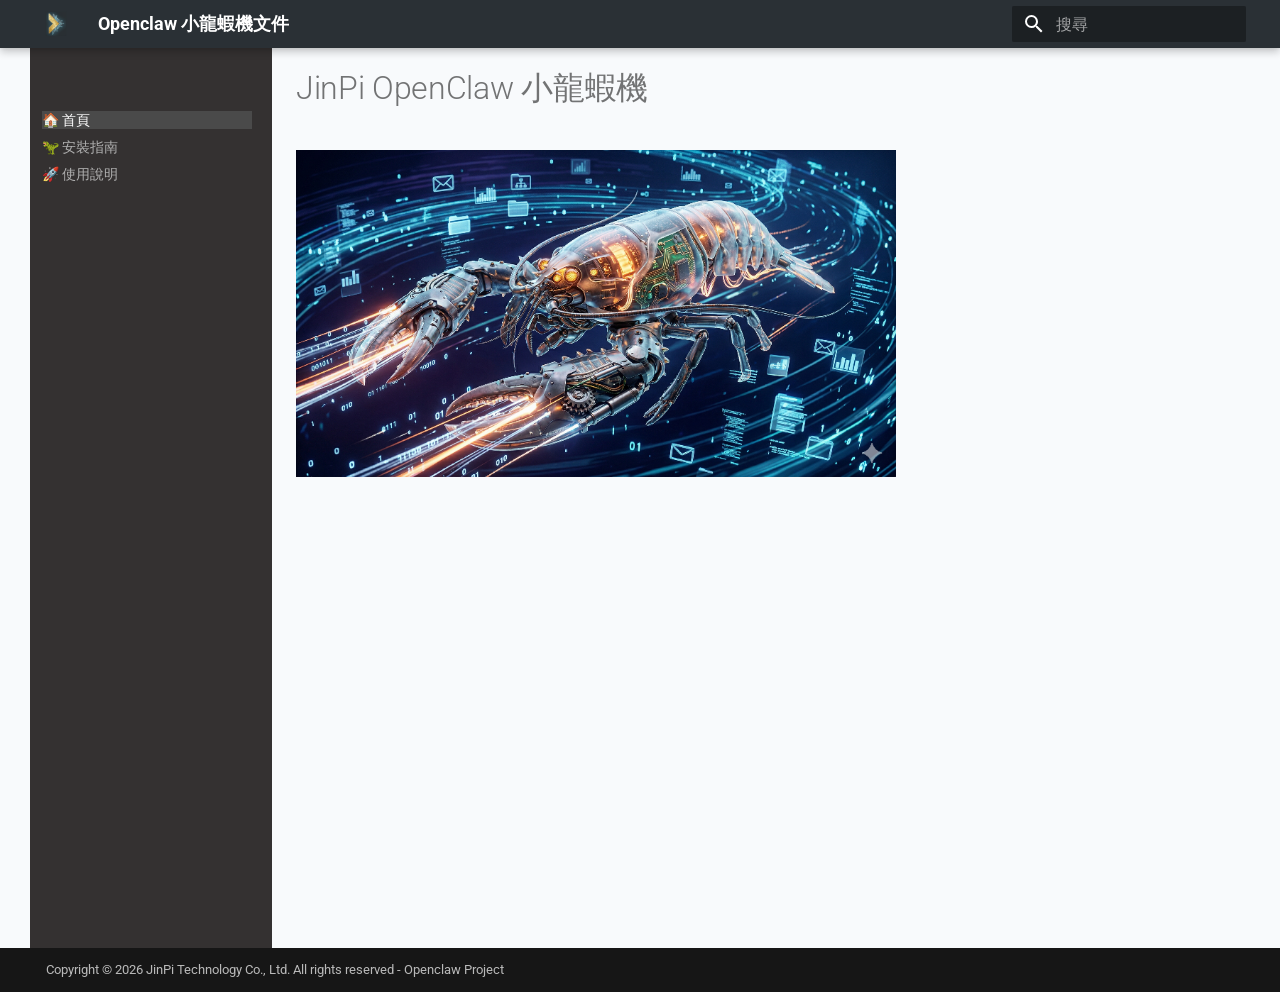
==== commit f1e176f6: "Deployed 8de0225 with MkDocs version: 1.6.1" ====
--- a/index.html
+++ b/index.html
@@ -371,11 +371,6 @@
     </div>
   
   
-    Made with
-    <a href="https://squidfunk.github.io/mkdocs-material/" target="_blank" rel="noopener">
-      Material for MkDocs
-    </a>
-  
 </div>
       
     </div>
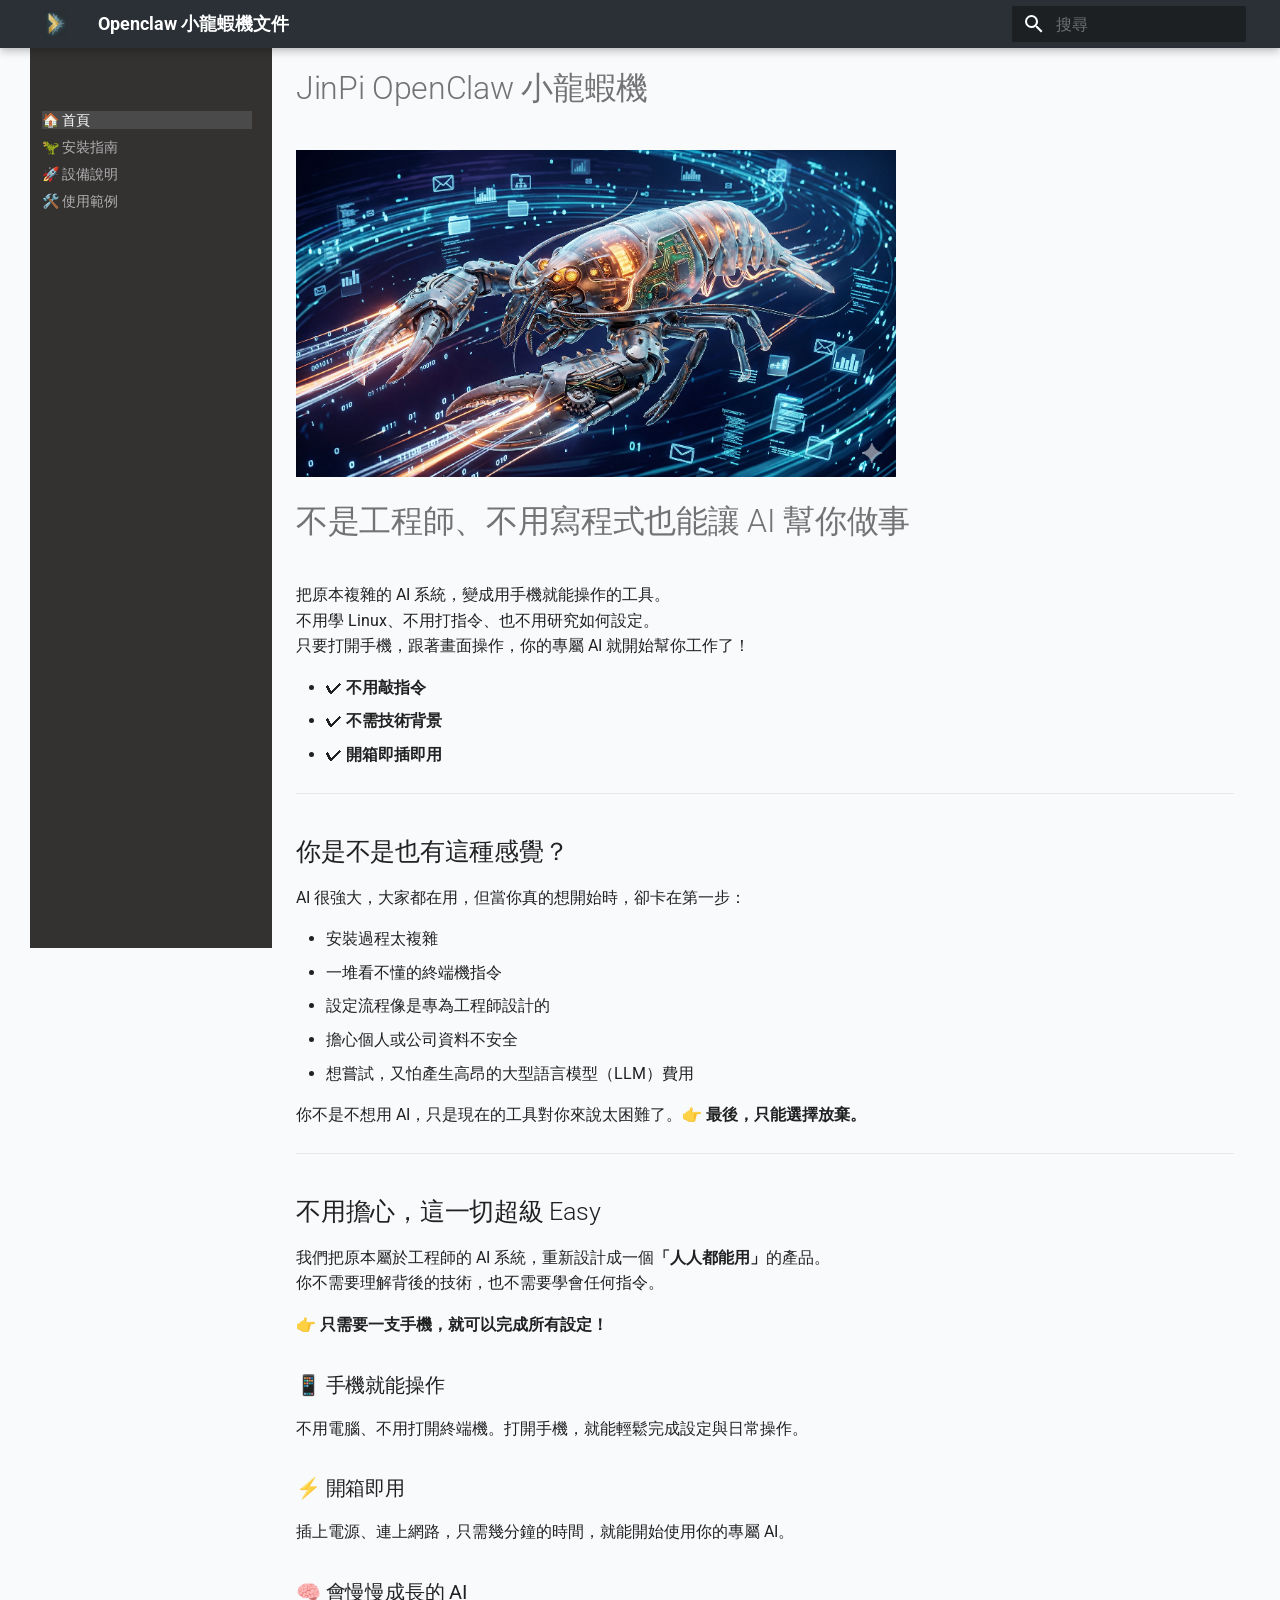
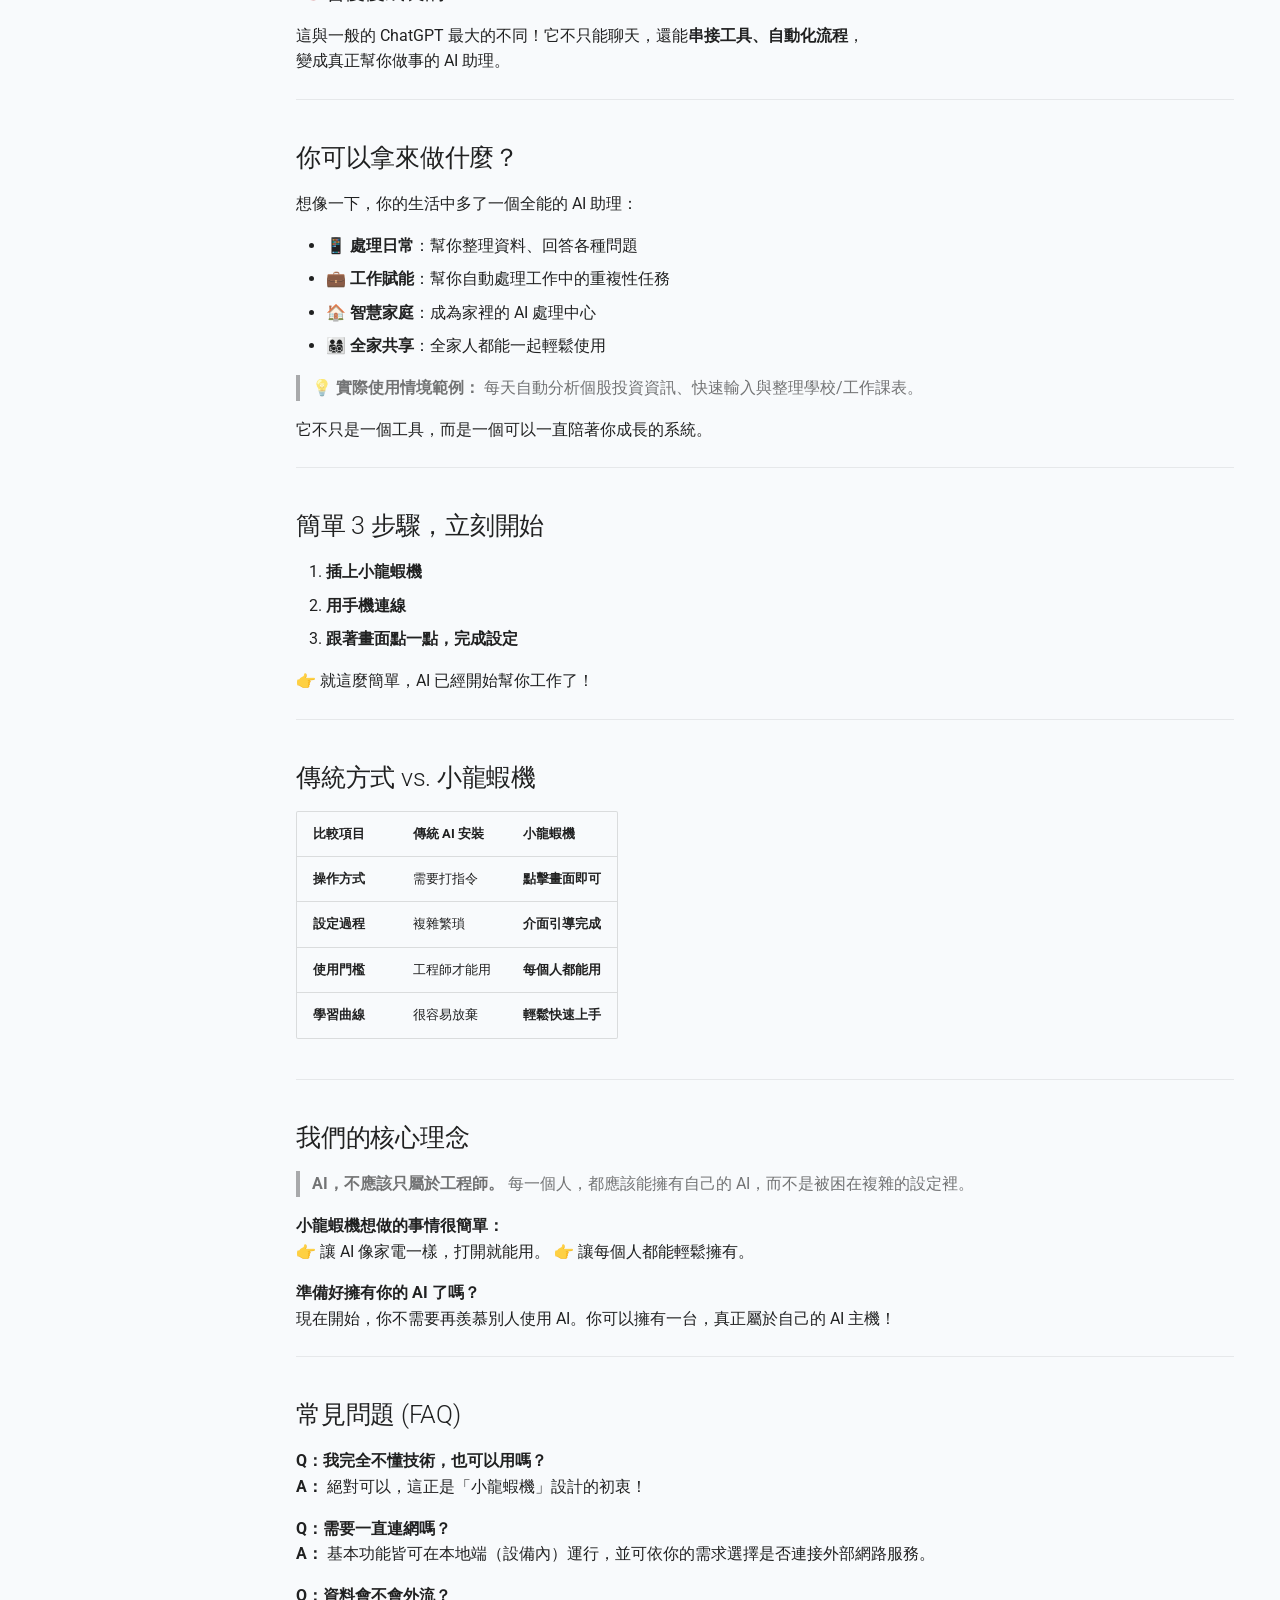
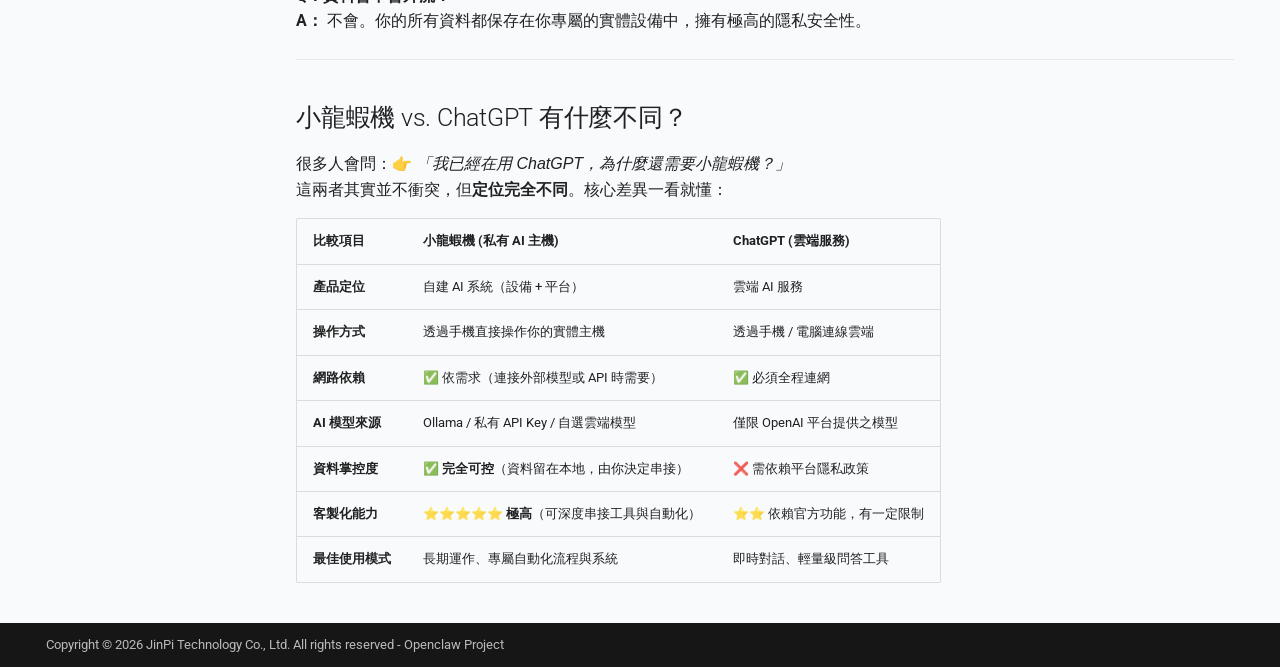
==== commit 60204eef: "Deployed 98d9465 with MkDocs version: 1.6.1" ====
--- a/index.html
+++ b/index.html
@@ -273,7 +273,34 @@
   <span class="md-ellipsis">
     
   
-    🚀 使用說明
+    🚀 設備說明
+  
+
+    
+  </span>
+  
+  
+
+      </a>
+    </li>
+  
+
+    
+      
+      
+  
+  
+  
+  
+    <li class="md-nav__item">
+      <a href="assembly.md" class="md-nav__link">
+        
+  
+  
+  <span class="md-ellipsis">
+    
+  
+    🛠️ 使用範例
   
 
     
@@ -327,6 +354,162 @@
 
 <h1 id="jinpi-openclaw">JinPi OpenClaw 小龍蝦機</h1>
 <p><img alt="Openclaw 展示圖縮小版" src="assets/images/claw-npm6.png" width="600" /></p>
+<h1 id="ai">不是工程師、不用寫程式也能讓 AI 幫你做事</h1>
+<p>把原本複雜的 AI 系統，變成用手機就能操作的工具。<br />
+不用學 Linux、不用打指令、也不用研究如何設定。<br />
+只要打開手機，跟著畫面操作，你的專屬 AI 就開始幫你工作了！</p>
+<ul>
+<li>✔ <strong>不用敲指令</strong></li>
+<li>✔ <strong>不需技術背景</strong></li>
+<li>✔ <strong>開箱即插即用</strong></li>
+</ul>
+<hr />
+<h2 id="_1">你是不是也有這種感覺？</h2>
+<p>AI 很強大，大家都在用，但當你真的想開始時，卻卡在第一步：</p>
+<ul>
+<li>安裝過程太複雜</li>
+<li>一堆看不懂的終端機指令</li>
+<li>設定流程像是專為工程師設計的</li>
+<li>擔心個人或公司資料不安全</li>
+<li>想嘗試，又怕產生高昂的大型語言模型（LLM）費用</li>
+</ul>
+<p>你不是不想用 AI，只是現在的工具對你來說太困難了。👉 <strong>最後，只能選擇放棄。</strong></p>
+<hr />
+<h2 id="easy">不用擔心，這一切超級 Easy</h2>
+<p>我們把原本屬於工程師的 AI 系統，重新設計成一個<strong>「人人都能用」</strong>的產品。<br />
+你不需要理解背後的技術，也不需要學會任何指令。</p>
+<p>👉 <strong>只需要一支手機，就可以完成所有設定！</strong></p>
+<h3 id="_2">📱 手機就能操作</h3>
+<p>不用電腦、不用打開終端機。打開手機，就能輕鬆完成設定與日常操作。</p>
+<h3 id="_3">⚡ 開箱即用</h3>
+<p>插上電源、連上網路，只需幾分鐘的時間，就能開始使用你的專屬 AI。</p>
+<h3 id="ai_1">🧠 會慢慢成長的 AI</h3>
+<p>這與一般的 ChatGPT 最大的不同！它不只能聊天，還能<strong>串接工具、自動化流程</strong>，<br />
+變成真正幫你做事的 AI 助理。</p>
+<hr />
+<h2 id="_4">你可以拿來做什麼？</h2>
+<p>想像一下，你的生活中多了一個全能的 AI 助理：</p>
+<ul>
+<li>📱 <strong>處理日常</strong>：幫你整理資料、回答各種問題</li>
+<li>💼 <strong>工作賦能</strong>：幫你自動處理工作中的重複性任務</li>
+<li>🏠 <strong>智慧家庭</strong>：成為家裡的 AI 處理中心</li>
+<li>👨‍👩‍👧‍👦 <strong>全家共享</strong>：全家人都能一起輕鬆使用</li>
+</ul>
+<blockquote>
+<p><strong>💡 實際使用情境範例：</strong> 
+每天自動分析個股投資資訊、快速輸入與整理學校/工作課表。</p>
+</blockquote>
+<p>它不只是一個工具，而是一個可以一直陪著你成長的系統。</p>
+<hr />
+<h2 id="3">簡單 3 步驟，立刻開始</h2>
+<ol>
+<li><strong>插上小龍蝦機</strong></li>
+<li><strong>用手機連線</strong></li>
+<li><strong>跟著畫面點一點，完成設定</strong></li>
+</ol>
+<p>👉 就這麼簡單，AI 已經開始幫你工作了！</p>
+<hr />
+<h2 id="vs">傳統方式 vs. 小龍蝦機</h2>
+<table>
+<thead>
+<tr>
+<th style="text-align: left;">比較項目</th>
+<th style="text-align: left;">傳統 AI 安裝</th>
+<th style="text-align: left;">小龍蝦機</th>
+</tr>
+</thead>
+<tbody>
+<tr>
+<td style="text-align: left;"><strong>操作方式</strong></td>
+<td style="text-align: left;">需要打指令</td>
+<td style="text-align: left;"><strong>點擊畫面即可</strong></td>
+</tr>
+<tr>
+<td style="text-align: left;"><strong>設定過程</strong></td>
+<td style="text-align: left;">複雜繁瑣</td>
+<td style="text-align: left;"><strong>介面引導完成</strong></td>
+</tr>
+<tr>
+<td style="text-align: left;"><strong>使用門檻</strong></td>
+<td style="text-align: left;">工程師才能用</td>
+<td style="text-align: left;"><strong>每個人都能用</strong></td>
+</tr>
+<tr>
+<td style="text-align: left;"><strong>學習曲線</strong></td>
+<td style="text-align: left;">很容易放棄</td>
+<td style="text-align: left;"><strong>輕鬆快速上手</strong></td>
+</tr>
+</tbody>
+</table>
+<hr />
+<h2 id="_5">我們的核心理念</h2>
+<blockquote>
+<p><strong>AI，不應該只屬於工程師。</strong>
+每一個人，都應該能擁有自己的 AI，而不是被困在複雜的設定裡。</p>
+</blockquote>
+<p><strong>小龍蝦機想做的事情很簡單：</strong><br />
+👉 讓 AI 像家電一樣，打開就能用。
+👉 讓每個人都能輕鬆擁有。</p>
+<p><strong>準備好擁有你的 AI 了嗎？</strong><br />
+現在開始，你不需要再羨慕別人使用 AI。你可以擁有一台，真正屬於自己的 AI 主機！</p>
+<hr />
+<h2 id="faq">常見問題 (FAQ)</h2>
+<p><strong>Q：我完全不懂技術，也可以用嗎？</strong><br />
+<strong>A：</strong> 絕對可以，這正是「小龍蝦機」設計的初衷！</p>
+<p><strong>Q：需要一直連網嗎？</strong><br />
+<strong>A：</strong> 基本功能皆可在本地端（設備內）運行，並可依你的需求選擇是否連接外部網路服務。</p>
+<p><strong>Q：資料會不會外流？</strong><br />
+<strong>A：</strong> 不會。你的所有資料都保存在你專屬的實體設備中，擁有極高的隱私安全性。</p>
+<hr />
+<h2 id="vs-chatgpt">小龍蝦機 vs. ChatGPT 有什麼不同？</h2>
+<p>很多人會問：👉 <em>「我已經在用 ChatGPT，為什麼還需要小龍蝦機？」</em><br />
+這兩者其實並不衝突，但<strong>定位完全不同</strong>。核心差異一看就懂：</p>
+<table>
+<thead>
+<tr>
+<th style="text-align: left;">比較項目</th>
+<th style="text-align: left;">小龍蝦機 (私有 AI 主機)</th>
+<th style="text-align: left;">ChatGPT (雲端服務)</th>
+</tr>
+</thead>
+<tbody>
+<tr>
+<td style="text-align: left;"><strong>產品定位</strong></td>
+<td style="text-align: left;">自建 AI 系統（設備 + 平台）</td>
+<td style="text-align: left;">雲端 AI 服務</td>
+</tr>
+<tr>
+<td style="text-align: left;"><strong>操作方式</strong></td>
+<td style="text-align: left;">透過手機直接操作你的實體主機</td>
+<td style="text-align: left;">透過手機 / 電腦連線雲端</td>
+</tr>
+<tr>
+<td style="text-align: left;"><strong>網路依賴</strong></td>
+<td style="text-align: left;">✅ 依需求（連接外部模型或 API 時需要）</td>
+<td style="text-align: left;">✅ 必須全程連網</td>
+</tr>
+<tr>
+<td style="text-align: left;"><strong>AI 模型來源</strong></td>
+<td style="text-align: left;">Ollama / 私有 API Key / 自選雲端模型</td>
+<td style="text-align: left;">僅限 OpenAI 平台提供之模型</td>
+</tr>
+<tr>
+<td style="text-align: left;"><strong>資料掌控度</strong></td>
+<td style="text-align: left;">✅ <strong>完全可控</strong>（資料留在本地，由你決定串接）</td>
+<td style="text-align: left;">❌ 需依賴平台隱私政策</td>
+</tr>
+<tr>
+<td style="text-align: left;"><strong>客製化能力</strong></td>
+<td style="text-align: left;">⭐⭐⭐⭐⭐ <strong>極高</strong>（可深度串接工具與自動化）</td>
+<td style="text-align: left;">⭐⭐ 依賴官方功能，有一定限制</td>
+</tr>
+<tr>
+<td style="text-align: left;"><strong>最佳使用模式</strong></td>
+<td style="text-align: left;">長期運作、專屬自動化流程與系統</td>
+<td style="text-align: left;">即時對話、輕量級問答工具</td>
+</tr>
+</tbody>
+</table>
 
 
 
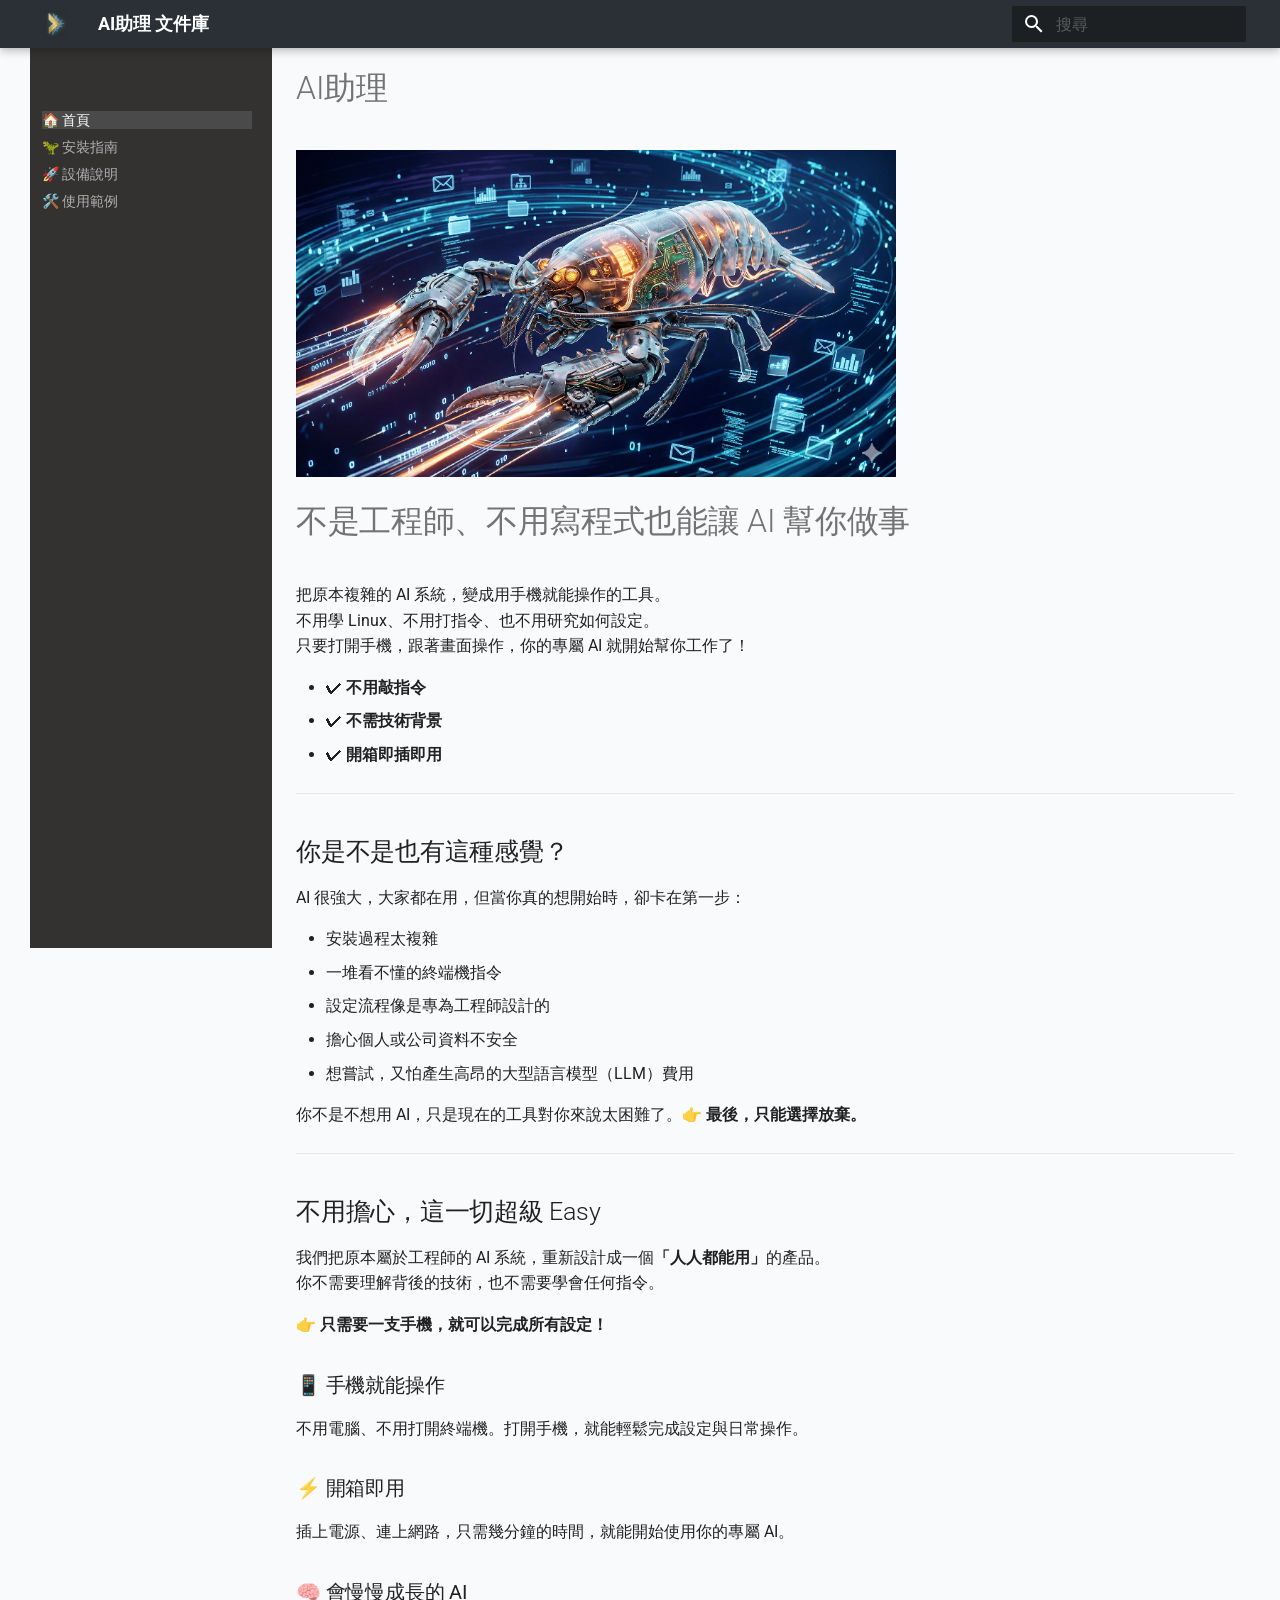
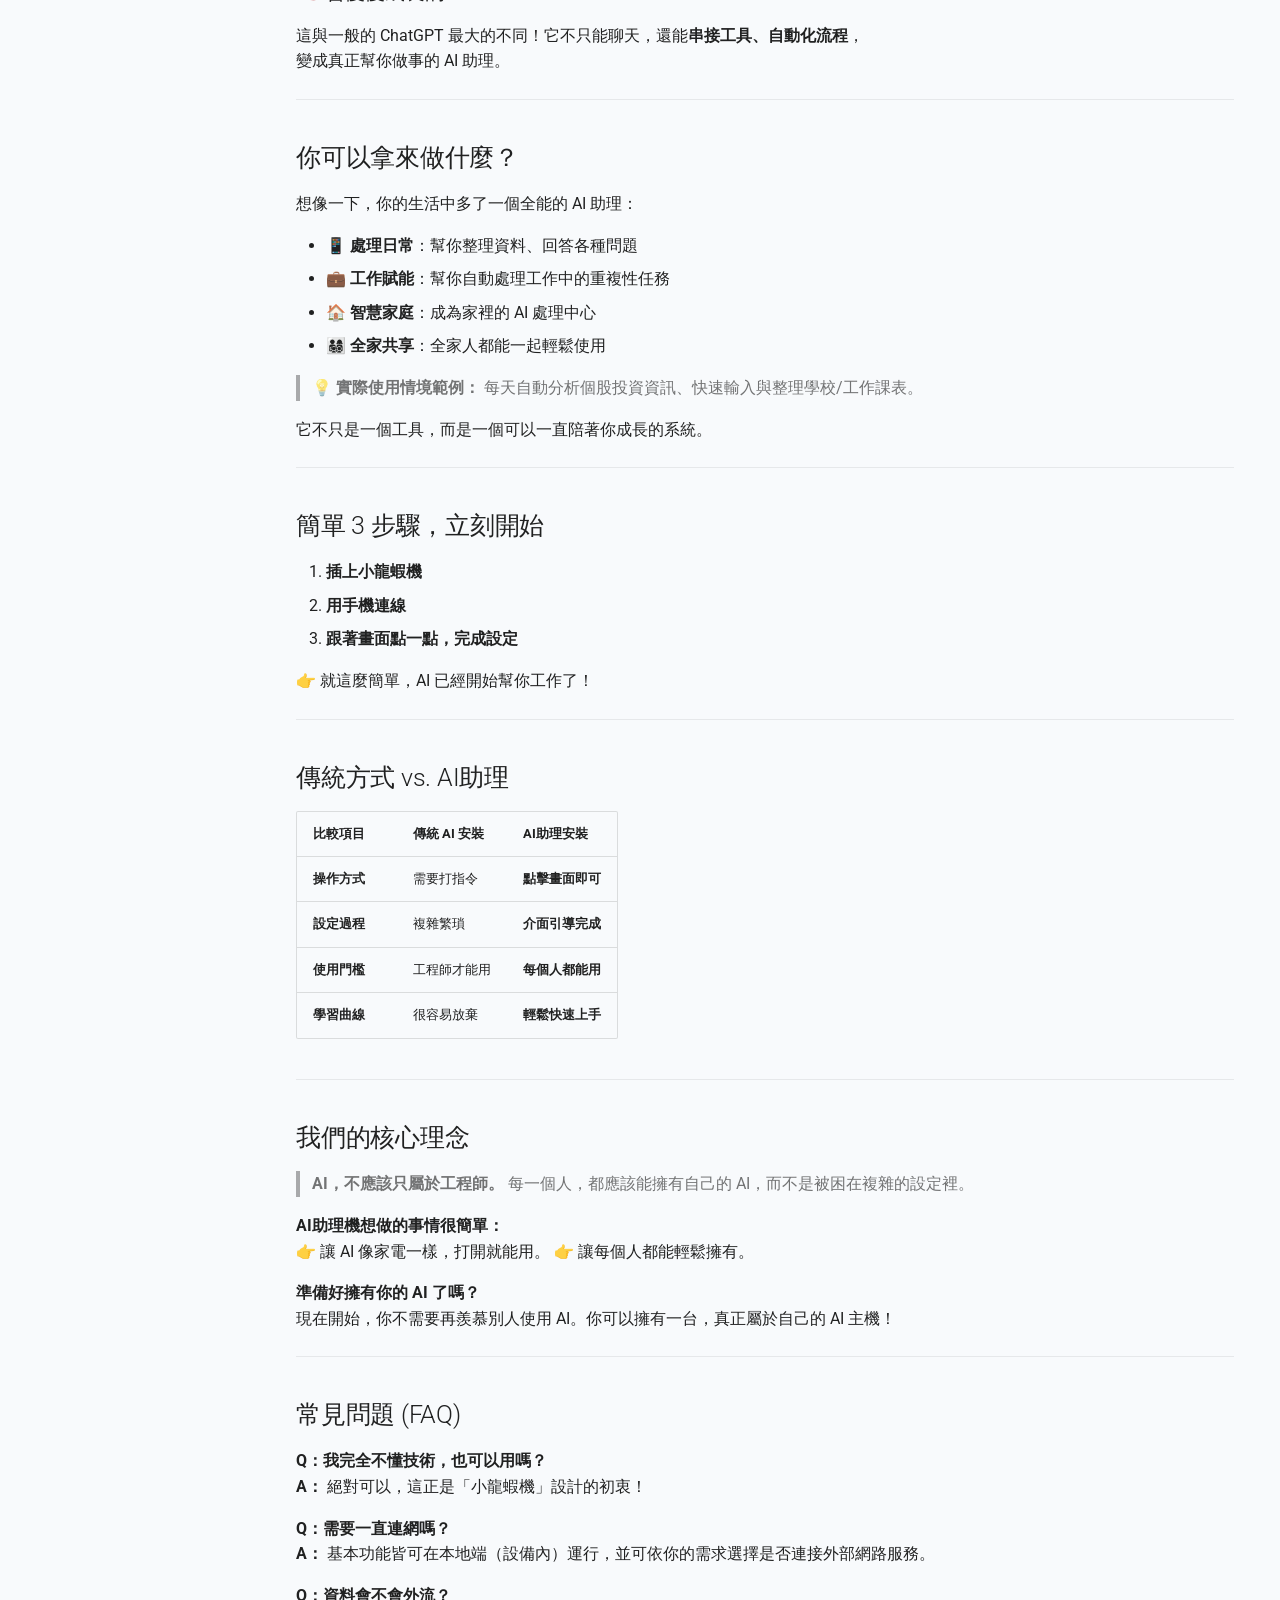
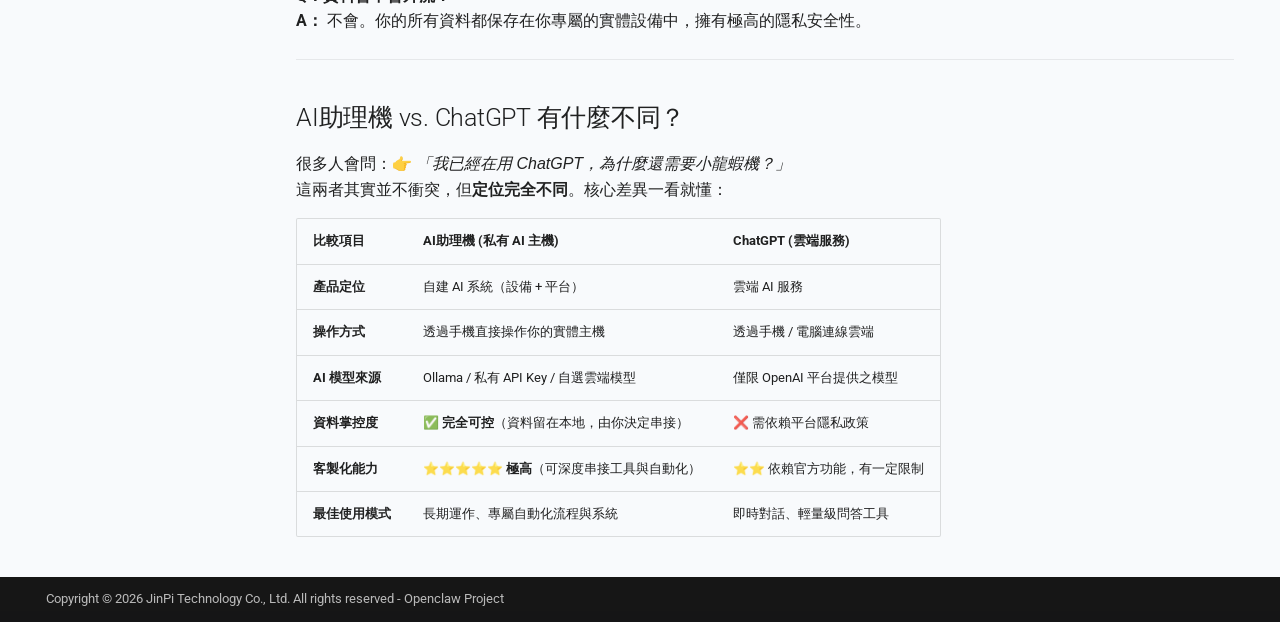
==== commit 25c69e3d: "Deployed 79d0807 with MkDocs version: 1.6.1" ====
--- a/index.html
+++ b/index.html
@@ -6,11 +6,13 @@
       <meta charset="utf-8">
       <meta name="viewport" content="width=device-width,initial-scale=1">
       
-        <meta name="description" content="開源小龍蝦機開發與組裝指南">
-      
-      
-        <meta name="author" content="你的名字/團隊名稱">
-      
+        <meta name="description" content="說明與組裝指南">
+      
+      
+        <meta name="author" content="Bear/JinPi Technology Co., Ltd.">
+      
+      
+        <link rel="canonical" href="https://docs.jinpi.cc/openclaw/">
       
       
       
@@ -25,7 +27,7 @@
     
     
       
-        <title>Openclaw 小龍蝦機文件</title>
+        <title>AI助理 文件庫</title>
       
     
     
@@ -68,7 +70,7 @@
     <div data-md-component="skip">
       
         
-        <a href="#jinpi-openclaw" class="md-skip">
+        <a href="#ai" class="md-skip">
           跳轉到
         </a>
       
@@ -84,7 +86,7 @@
 
 <header class="md-header md-header--shadow" data-md-component="header">
   <nav class="md-header__inner md-grid" aria-label="頁首">
-    <a href="." title="Openclaw 小龍蝦機文件" class="md-header__button md-logo" aria-label="Openclaw 小龍蝦機文件" data-md-component="logo">
+    <a href="." title="AI助理 文件庫" class="md-header__button md-logo" aria-label="AI助理 文件庫" data-md-component="logo">
       
   <img src="assets/images/jinpi-logo2.png" alt="logo">
 
@@ -97,7 +99,7 @@
       <div class="md-header__ellipsis">
         <div class="md-header__topic">
           <span class="md-ellipsis">
-            Openclaw 小龍蝦機文件
+            AI助理 文件庫
           </span>
         </div>
         <div class="md-header__topic" data-md-component="header-topic">
@@ -185,12 +187,12 @@
 
 <nav class="md-nav md-nav--primary" aria-label="導覽列" data-md-level="0">
   <label class="md-nav__title" for="__drawer">
-    <a href="." title="Openclaw 小龍蝦機文件" class="md-nav__button md-logo" aria-label="Openclaw 小龍蝦機文件" data-md-component="logo">
+    <a href="." title="AI助理 文件庫" class="md-nav__button md-logo" aria-label="AI助理 文件庫" data-md-component="logo">
       
   <img src="assets/images/jinpi-logo2.png" alt="logo">
 
     </a>
-    Openclaw 小龍蝦機文件
+    AI助理 文件庫
   </label>
   
   <ul class="md-nav__list" data-md-scrollfix>
@@ -293,7 +295,7 @@
   
   
     <li class="md-nav__item">
-      <a href="assembly.md" class="md-nav__link">
+      <a href="example/" class="md-nav__link">
         
   
   
@@ -352,9 +354,9 @@
 
 
 
-<h1 id="jinpi-openclaw">JinPi OpenClaw 小龍蝦機</h1>
+<h1 id="ai">AI助理</h1>
 <p><img alt="Openclaw 展示圖縮小版" src="assets/images/claw-npm6.png" width="600" /></p>
-<h1 id="ai">不是工程師、不用寫程式也能讓 AI 幫你做事</h1>
+<h1 id="ai_1">不是工程師、不用寫程式也能讓 AI 幫你做事</h1>
 <p>把原本複雜的 AI 系統，變成用手機就能操作的工具。<br />
 不用學 Linux、不用打指令、也不用研究如何設定。<br />
 只要打開手機，跟著畫面操作，你的專屬 AI 就開始幫你工作了！</p>
@@ -383,7 +385,7 @@
 <p>不用電腦、不用打開終端機。打開手機，就能輕鬆完成設定與日常操作。</p>
 <h3 id="_3">⚡ 開箱即用</h3>
 <p>插上電源、連上網路，只需幾分鐘的時間，就能開始使用你的專屬 AI。</p>
-<h3 id="ai_1">🧠 會慢慢成長的 AI</h3>
+<h3 id="ai_2">🧠 會慢慢成長的 AI</h3>
 <p>這與一般的 ChatGPT 最大的不同！它不只能聊天，還能<strong>串接工具、自動化流程</strong>，<br />
 變成真正幫你做事的 AI 助理。</p>
 <hr />
@@ -409,13 +411,13 @@
 </ol>
 <p>👉 就這麼簡單，AI 已經開始幫你工作了！</p>
 <hr />
-<h2 id="vs">傳統方式 vs. 小龍蝦機</h2>
+<h2 id="vs-ai">傳統方式 vs. AI助理</h2>
 <table>
 <thead>
 <tr>
 <th style="text-align: left;">比較項目</th>
 <th style="text-align: left;">傳統 AI 安裝</th>
-<th style="text-align: left;">小龍蝦機</th>
+<th style="text-align: left;">AI助理安裝</th>
 </tr>
 </thead>
 <tbody>
@@ -447,7 +449,7 @@
 <p><strong>AI，不應該只屬於工程師。</strong>
 每一個人，都應該能擁有自己的 AI，而不是被困在複雜的設定裡。</p>
 </blockquote>
-<p><strong>小龍蝦機想做的事情很簡單：</strong><br />
+<p><strong>AI助理機想做的事情很簡單：</strong><br />
 👉 讓 AI 像家電一樣，打開就能用。
 👉 讓每個人都能輕鬆擁有。</p>
 <p><strong>準備好擁有你的 AI 了嗎？</strong><br />
@@ -461,14 +463,14 @@
 <p><strong>Q：資料會不會外流？</strong><br />
 <strong>A：</strong> 不會。你的所有資料都保存在你專屬的實體設備中，擁有極高的隱私安全性。</p>
 <hr />
-<h2 id="vs-chatgpt">小龍蝦機 vs. ChatGPT 有什麼不同？</h2>
+<h2 id="ai-vs-chatgpt">AI助理機 vs. ChatGPT 有什麼不同？</h2>
 <p>很多人會問：👉 <em>「我已經在用 ChatGPT，為什麼還需要小龍蝦機？」</em><br />
 這兩者其實並不衝突，但<strong>定位完全不同</strong>。核心差異一看就懂：</p>
 <table>
 <thead>
 <tr>
 <th style="text-align: left;">比較項目</th>
-<th style="text-align: left;">小龍蝦機 (私有 AI 主機)</th>
+<th style="text-align: left;">AI助理機 (私有 AI 主機)</th>
 <th style="text-align: left;">ChatGPT (雲端服務)</th>
 </tr>
 </thead>
@@ -484,11 +486,6 @@
 <td style="text-align: left;">透過手機 / 電腦連線雲端</td>
 </tr>
 <tr>
-<td style="text-align: left;"><strong>網路依賴</strong></td>
-<td style="text-align: left;">✅ 依需求（連接外部模型或 API 時需要）</td>
-<td style="text-align: left;">✅ 必須全程連網</td>
-</tr>
-<tr>
 <td style="text-align: left;"><strong>AI 模型來源</strong></td>
 <td style="text-align: left;">Ollama / 私有 API Key / 自選雲端模型</td>
 <td style="text-align: left;">僅限 OpenAI 平台提供之模型</td>
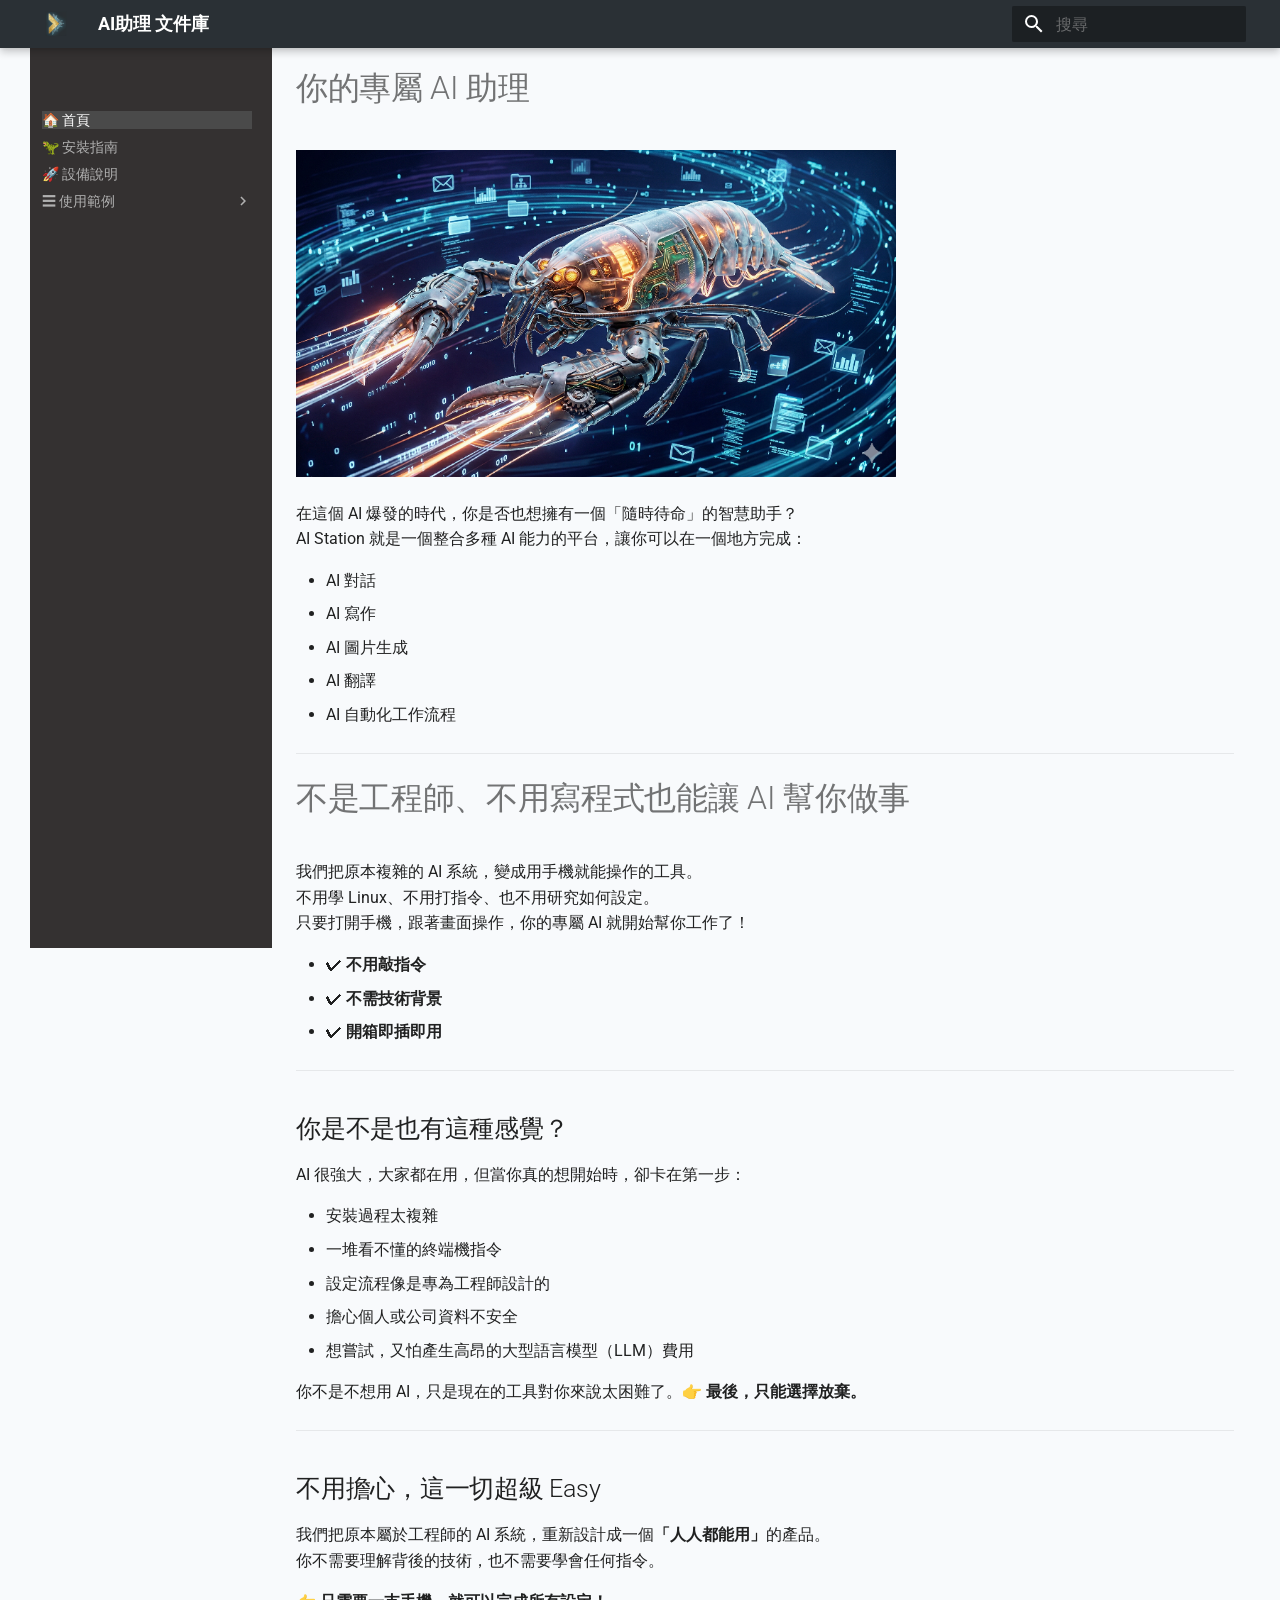
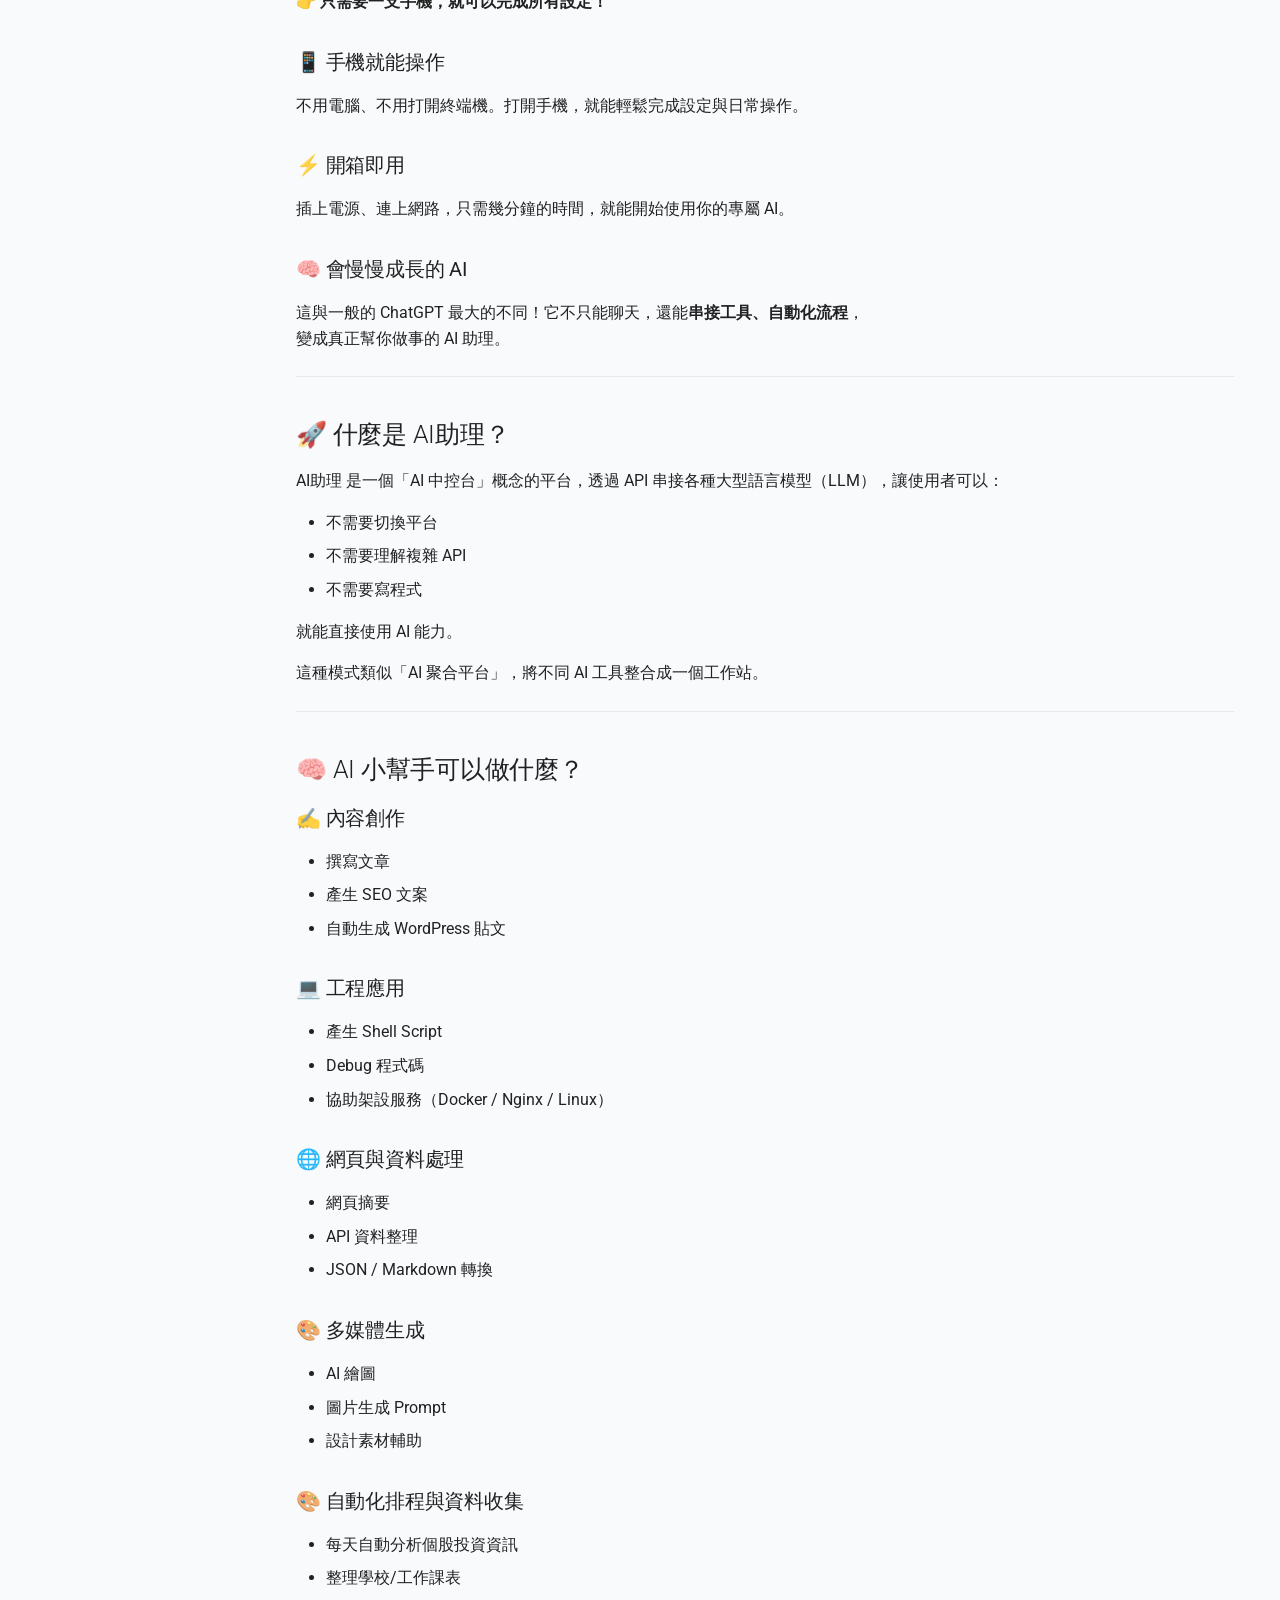
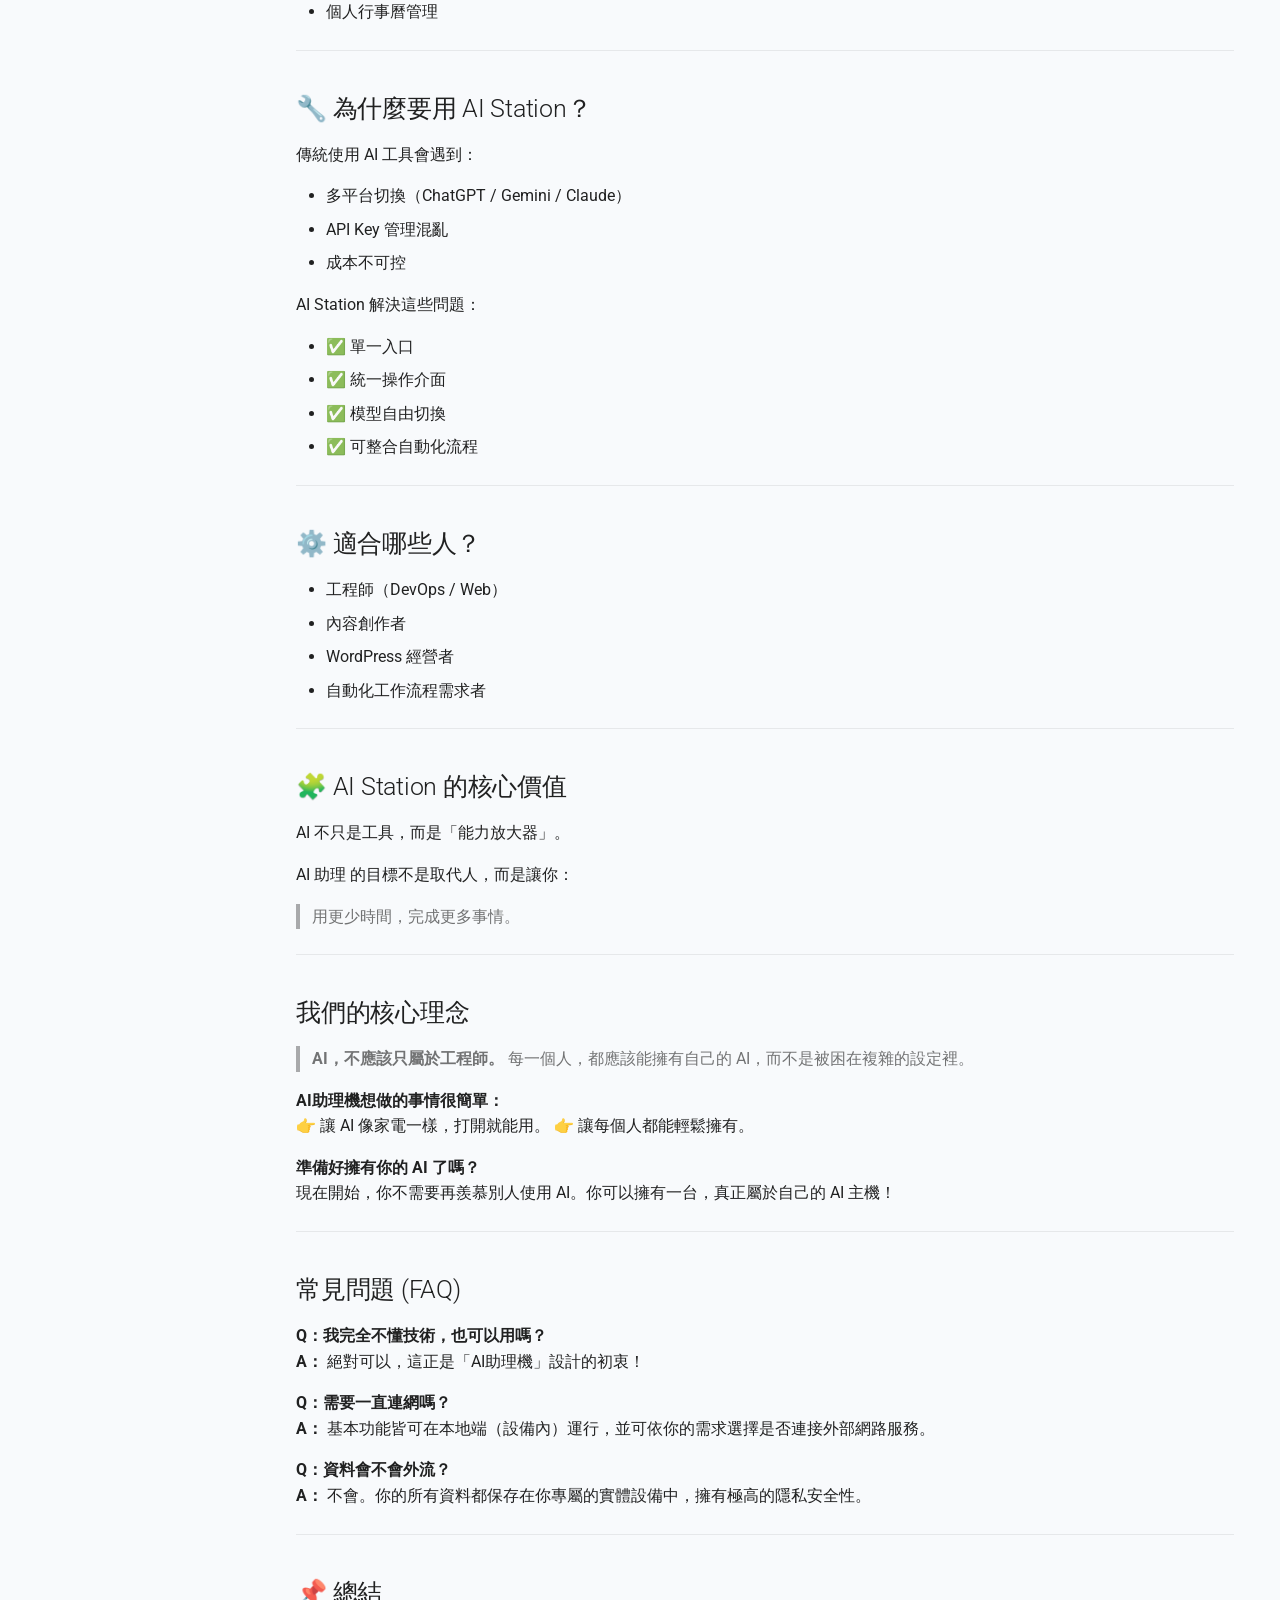
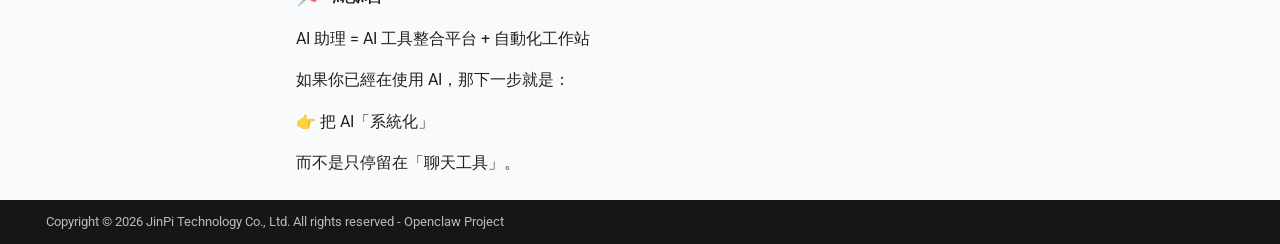
==== commit 542452b6: "Deployed 12a9963 with MkDocs version: 1.6.1" ====
--- a/index.html
+++ b/index.html
@@ -294,15 +294,62 @@
   
   
   
+    
+    
+    
+    
+    
+    <li class="md-nav__item md-nav__item--nested">
+      
+        
+        
+        <input class="md-nav__toggle md-toggle " type="checkbox" id="__nav_4" >
+        
+          
+          <label class="md-nav__link" for="__nav_4" id="__nav_4_label" tabindex="0">
+            
+  
+  
+  <span class="md-ellipsis">
+    
+  
+    ☰ 使用範例
+  
+
+    
+  </span>
+  
+  
+
+            <span class="md-nav__icon md-icon"></span>
+          </label>
+        
+        <nav class="md-nav" data-md-level="1" aria-labelledby="__nav_4_label" aria-expanded="false">
+          <label class="md-nav__title" for="__nav_4">
+            <span class="md-nav__icon md-icon"></span>
+            
+  
+    ☰ 使用範例
+  
+
+          </label>
+          <ul class="md-nav__list" data-md-scrollfix>
+            
+              
+                
+  
+  
+  
+  
     <li class="md-nav__item">
-      <a href="example/" class="md-nav__link">
+      <a href="examples/fortune-teller/" class="md-nav__link">
         
   
   
   <span class="md-ellipsis">
     
   
-    🛠️ 使用範例
+    🔮 占卜師
   
 
     
@@ -311,6 +358,14 @@
   
 
       </a>
+    </li>
+  
+
+              
+            
+          </ul>
+        </nav>
+      
     </li>
   
 
@@ -354,10 +409,20 @@
 
 
 
-<h1 id="ai">AI助理</h1>
+<h1 id="ai">你的專屬 AI 助理</h1>
 <p><img alt="Openclaw 展示圖縮小版" src="assets/images/claw-npm6.png" width="600" /></p>
+<p>在這個 AI 爆發的時代，你是否也想擁有一個「隨時待命」的智慧助手？<br />
+AI Station 就是一個整合多種 AI 能力的平台，讓你可以在一個地方完成：  </p>
+<ul>
+<li>AI 對話  </li>
+<li>AI 寫作  </li>
+<li>AI 圖片生成  </li>
+<li>AI 翻譯  </li>
+<li>AI 自動化工作流程  </li>
+</ul>
+<hr />
 <h1 id="ai_1">不是工程師、不用寫程式也能讓 AI 幫你做事</h1>
-<p>把原本複雜的 AI 系統，變成用手機就能操作的工具。<br />
+<p>我們把原本複雜的 AI 系統，變成用手機就能操作的工具。<br />
 不用學 Linux、不用打指令、也不用研究如何設定。<br />
 只要打開手機，跟著畫面操作，你的專屬 AI 就開始幫你工作了！</p>
 <ul>
@@ -389,62 +454,79 @@
 <p>這與一般的 ChatGPT 最大的不同！它不只能聊天，還能<strong>串接工具、自動化流程</strong>，<br />
 變成真正幫你做事的 AI 助理。</p>
 <hr />
-<h2 id="_4">你可以拿來做什麼？</h2>
-<p>想像一下，你的生活中多了一個全能的 AI 助理：</p>
-<ul>
-<li>📱 <strong>處理日常</strong>：幫你整理資料、回答各種問題</li>
-<li>💼 <strong>工作賦能</strong>：幫你自動處理工作中的重複性任務</li>
-<li>🏠 <strong>智慧家庭</strong>：成為家裡的 AI 處理中心</li>
-<li>👨‍👩‍👧‍👦 <strong>全家共享</strong>：全家人都能一起輕鬆使用</li>
-</ul>
+<h2 id="ai_3">🚀 什麼是 AI助理？</h2>
+<p>AI助理 是一個「AI 中控台」概念的平台，透過 API 串接各種大型語言模型（LLM），讓使用者可以：</p>
+<ul>
+<li>不需要切換平台</li>
+<li>不需要理解複雜 API</li>
+<li>不需要寫程式</li>
+</ul>
+<p>就能直接使用 AI 能力。</p>
+<p>這種模式類似「AI 聚合平台」，將不同 AI 工具整合成一個工作站。</p>
+<hr />
+<h2 id="ai_4">🧠 AI 小幫手可以做什麼？</h2>
+<h3 id="_4">✍️ 內容創作</h3>
+<ul>
+<li>撰寫文章</li>
+<li>產生 SEO 文案</li>
+<li>自動生成 WordPress 貼文</li>
+</ul>
+<h3 id="_5">💻 工程應用</h3>
+<ul>
+<li>產生 Shell Script</li>
+<li>Debug 程式碼</li>
+<li>協助架設服務（Docker / Nginx / Linux）</li>
+</ul>
+<h3 id="_6">🌐 網頁與資料處理</h3>
+<ul>
+<li>網頁摘要</li>
+<li>API 資料整理</li>
+<li>JSON / Markdown 轉換</li>
+</ul>
+<h3 id="_7">🎨 多媒體生成</h3>
+<ul>
+<li>AI 繪圖</li>
+<li>圖片生成 Prompt</li>
+<li>設計素材輔助</li>
+</ul>
+<h3 id="_8">🎨 自動化排程與資料收集</h3>
+<ul>
+<li>每天自動分析個股投資資訊</li>
+<li>整理學校/工作課表</li>
+<li>個人行事曆管理</li>
+</ul>
+<hr />
+<h2 id="ai-station">🔧 為什麼要用 AI Station？</h2>
+<p>傳統使用 AI 工具會遇到：</p>
+<ul>
+<li>多平台切換（ChatGPT / Gemini / Claude）</li>
+<li>API Key 管理混亂</li>
+<li>成本不可控</li>
+</ul>
+<p>AI Station 解決這些問題：</p>
+<ul>
+<li>✅ 單一入口</li>
+<li>✅ 統一操作介面</li>
+<li>✅ 模型自由切換</li>
+<li>✅ 可整合自動化流程</li>
+</ul>
+<hr />
+<h2 id="_9">⚙️ 適合哪些人？</h2>
+<ul>
+<li>工程師（DevOps / Web）</li>
+<li>內容創作者</li>
+<li>WordPress 經營者</li>
+<li>自動化工作流程需求者</li>
+</ul>
+<hr />
+<h2 id="ai-station_1">🧩 AI Station 的核心價值</h2>
+<p>AI 不只是工具，而是「能力放大器」。</p>
+<p>AI 助理 的目標不是取代人，而是讓你：</p>
 <blockquote>
-<p><strong>💡 實際使用情境範例：</strong> 
-每天自動分析個股投資資訊、快速輸入與整理學校/工作課表。</p>
+<p>用更少時間，完成更多事情。</p>
 </blockquote>
-<p>它不只是一個工具，而是一個可以一直陪著你成長的系統。</p>
-<hr />
-<h2 id="3">簡單 3 步驟，立刻開始</h2>
-<ol>
-<li><strong>插上小龍蝦機</strong></li>
-<li><strong>用手機連線</strong></li>
-<li><strong>跟著畫面點一點，完成設定</strong></li>
-</ol>
-<p>👉 就這麼簡單，AI 已經開始幫你工作了！</p>
-<hr />
-<h2 id="vs-ai">傳統方式 vs. AI助理</h2>
-<table>
-<thead>
-<tr>
-<th style="text-align: left;">比較項目</th>
-<th style="text-align: left;">傳統 AI 安裝</th>
-<th style="text-align: left;">AI助理安裝</th>
-</tr>
-</thead>
-<tbody>
-<tr>
-<td style="text-align: left;"><strong>操作方式</strong></td>
-<td style="text-align: left;">需要打指令</td>
-<td style="text-align: left;"><strong>點擊畫面即可</strong></td>
-</tr>
-<tr>
-<td style="text-align: left;"><strong>設定過程</strong></td>
-<td style="text-align: left;">複雜繁瑣</td>
-<td style="text-align: left;"><strong>介面引導完成</strong></td>
-</tr>
-<tr>
-<td style="text-align: left;"><strong>使用門檻</strong></td>
-<td style="text-align: left;">工程師才能用</td>
-<td style="text-align: left;"><strong>每個人都能用</strong></td>
-</tr>
-<tr>
-<td style="text-align: left;"><strong>學習曲線</strong></td>
-<td style="text-align: left;">很容易放棄</td>
-<td style="text-align: left;"><strong>輕鬆快速上手</strong></td>
-</tr>
-</tbody>
-</table>
-<hr />
-<h2 id="_5">我們的核心理念</h2>
+<hr />
+<h2 id="_10">我們的核心理念</h2>
 <blockquote>
 <p><strong>AI，不應該只屬於工程師。</strong>
 每一個人，都應該能擁有自己的 AI，而不是被困在複雜的設定裡。</p>
@@ -457,56 +539,17 @@
 <hr />
 <h2 id="faq">常見問題 (FAQ)</h2>
 <p><strong>Q：我完全不懂技術，也可以用嗎？</strong><br />
-<strong>A：</strong> 絕對可以，這正是「小龍蝦機」設計的初衷！</p>
+<strong>A：</strong> 絕對可以，這正是「AI助理機」設計的初衷！</p>
 <p><strong>Q：需要一直連網嗎？</strong><br />
 <strong>A：</strong> 基本功能皆可在本地端（設備內）運行，並可依你的需求選擇是否連接外部網路服務。</p>
 <p><strong>Q：資料會不會外流？</strong><br />
 <strong>A：</strong> 不會。你的所有資料都保存在你專屬的實體設備中，擁有極高的隱私安全性。</p>
 <hr />
-<h2 id="ai-vs-chatgpt">AI助理機 vs. ChatGPT 有什麼不同？</h2>
-<p>很多人會問：👉 <em>「我已經在用 ChatGPT，為什麼還需要小龍蝦機？」</em><br />
-這兩者其實並不衝突，但<strong>定位完全不同</strong>。核心差異一看就懂：</p>
-<table>
-<thead>
-<tr>
-<th style="text-align: left;">比較項目</th>
-<th style="text-align: left;">AI助理機 (私有 AI 主機)</th>
-<th style="text-align: left;">ChatGPT (雲端服務)</th>
-</tr>
-</thead>
-<tbody>
-<tr>
-<td style="text-align: left;"><strong>產品定位</strong></td>
-<td style="text-align: left;">自建 AI 系統（設備 + 平台）</td>
-<td style="text-align: left;">雲端 AI 服務</td>
-</tr>
-<tr>
-<td style="text-align: left;"><strong>操作方式</strong></td>
-<td style="text-align: left;">透過手機直接操作你的實體主機</td>
-<td style="text-align: left;">透過手機 / 電腦連線雲端</td>
-</tr>
-<tr>
-<td style="text-align: left;"><strong>AI 模型來源</strong></td>
-<td style="text-align: left;">Ollama / 私有 API Key / 自選雲端模型</td>
-<td style="text-align: left;">僅限 OpenAI 平台提供之模型</td>
-</tr>
-<tr>
-<td style="text-align: left;"><strong>資料掌控度</strong></td>
-<td style="text-align: left;">✅ <strong>完全可控</strong>（資料留在本地，由你決定串接）</td>
-<td style="text-align: left;">❌ 需依賴平台隱私政策</td>
-</tr>
-<tr>
-<td style="text-align: left;"><strong>客製化能力</strong></td>
-<td style="text-align: left;">⭐⭐⭐⭐⭐ <strong>極高</strong>（可深度串接工具與自動化）</td>
-<td style="text-align: left;">⭐⭐ 依賴官方功能，有一定限制</td>
-</tr>
-<tr>
-<td style="text-align: left;"><strong>最佳使用模式</strong></td>
-<td style="text-align: left;">長期運作、專屬自動化流程與系統</td>
-<td style="text-align: left;">即時對話、輕量級問答工具</td>
-</tr>
-</tbody>
-</table>
+<h2 id="_11">📌 總結</h2>
+<p>AI 助理 = AI 工具整合平台 + 自動化工作站</p>
+<p>如果你已經在使用 AI，那下一步就是：</p>
+<p>👉 把 AI「系統化」</p>
+<p>而不是只停留在「聊天工具」。</p>
 
 
 
